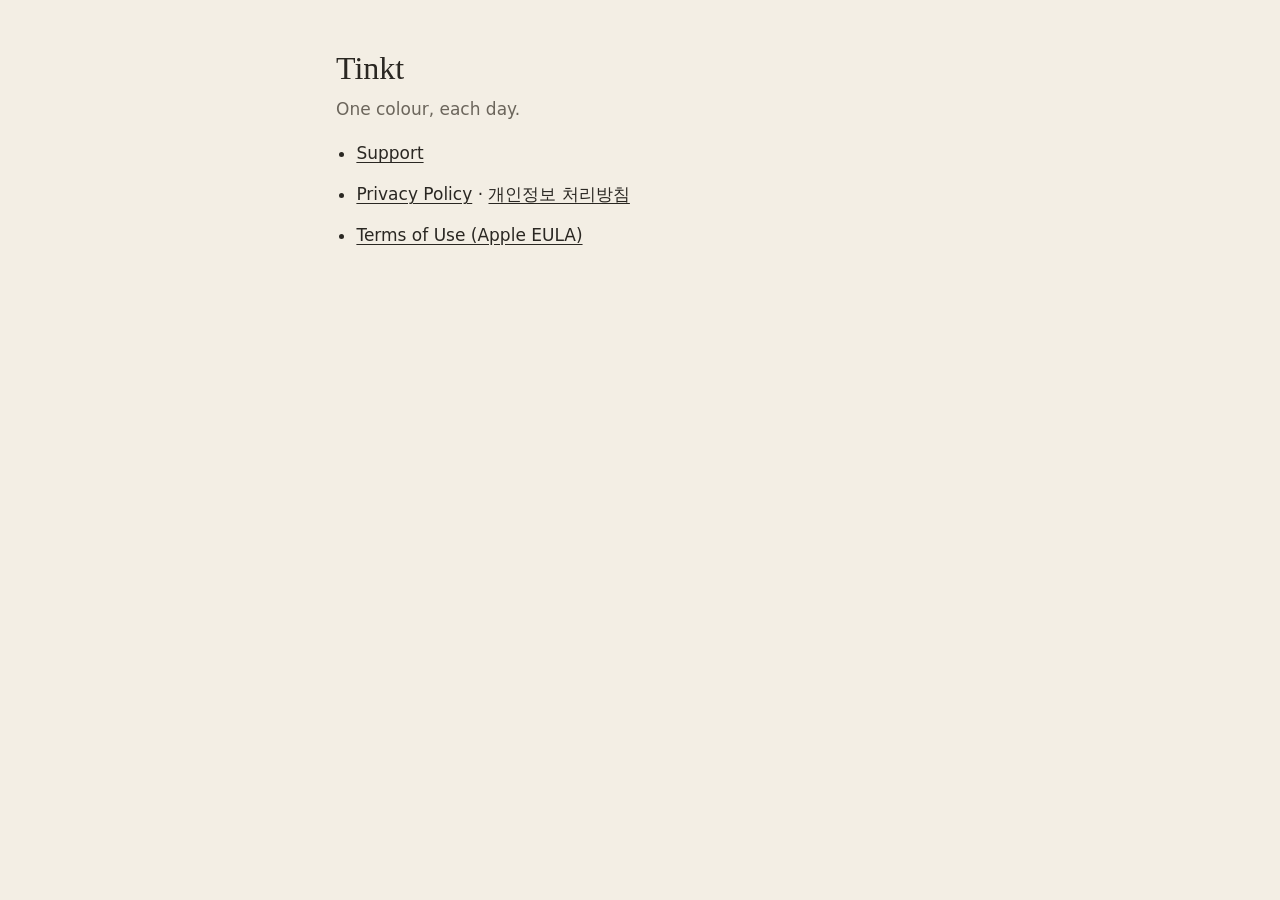
==== index.html @ fd4a2a21 "Tinkt privacy, support and landing pages Co-Authored-By: Claude Opus 5.5 <noreply@anthropic.com>" ====
<!doctype html>
<html lang="en">
<head>
<meta charset="utf-8">
<meta name="viewport" content="width=device-width, initial-scale=1">
<title>Tinkt</title>
<link rel="stylesheet" href="style.css">
</head>
<body>
<main>
<h1>Tinkt</h1>
<p class="soft">One colour, each day.</p>
<ul>
  <li><a href="support.html">Support</a></li>
  <li><a href="privacy.html">Privacy Policy</a> · <a href="privacy-ko.html" lang="ko">개인정보 처리방침</a></li>
  <li><a href="https://www.apple.com/legal/internet-services/itunes/dev/stdeula/">Terms of Use (Apple EULA)</a></li>
</ul>
</main>
</body>
</html>
---- style.css ----
:root {
  --paper: #F3EEE4;
  --ink: #2A2722;
  --soft: #6B655B;
  --rule: rgba(42, 39, 34, 0.14);
  color-scheme: light dark;
}

@media (prefers-color-scheme: dark) {
  :root {
    --paper: #1C1A17;
    --ink: #EDE6DA;
    --soft: #A8A092;
    --rule: rgba(237, 230, 218, 0.16);
  }
}

* { box-sizing: border-box; }

body {
  margin: 0;
  background: var(--paper);
  color: var(--ink);
  font: 17px/1.6 -apple-system, BlinkMacSystemFont, "Segoe UI", system-ui, "Apple SD Gothic Neo", "Noto Sans KR", sans-serif;
  -webkit-text-size-adjust: 100%;
}

main {
  max-width: 640px;
  margin: 0 auto;
  padding: 48px 16px 64px;
}

h1, h2, h3 {
  font-family: "New York", "Iowan Old Style", Georgia, "Times New Roman", serif;
  font-weight: 500;
  line-height: 1.25;
}

h1 { font-size: 2rem; margin: 0 0 0.25em; }
h2 { font-size: 1.35rem; margin: 2.2em 0 0.5em; padding-top: 1.2em; border-top: 1px solid var(--rule); }
h3 { font-size: 1.1rem; margin: 1.6em 0 0.4em; }

p, li { margin: 0 0 0.8em; }
ul { padding-left: 1.2em; }
:lang(ko) p, :lang(ko) li, :lang(ko) td { word-break: keep-all; }

a { color: inherit; text-underline-offset: 3px; }

.meta, .soft { color: var(--soft); }
.meta { font-size: 0.9rem; margin-bottom: 2em; }

code { font: 0.9em ui-monospace, SFMono-Regular, Menlo, monospace; }

table { width: 100%; border-collapse: collapse; font-size: 0.92rem; margin: 0 0 1em; }
th, td { text-align: left; vertical-align: top; padding: 8px 6px; border-bottom: 1px solid var(--rule); }
th { font-weight: 600; }
.scroll { overflow-x: auto; }

footer { margin-top: 3em; font-size: 0.9rem; color: var(--soft); }
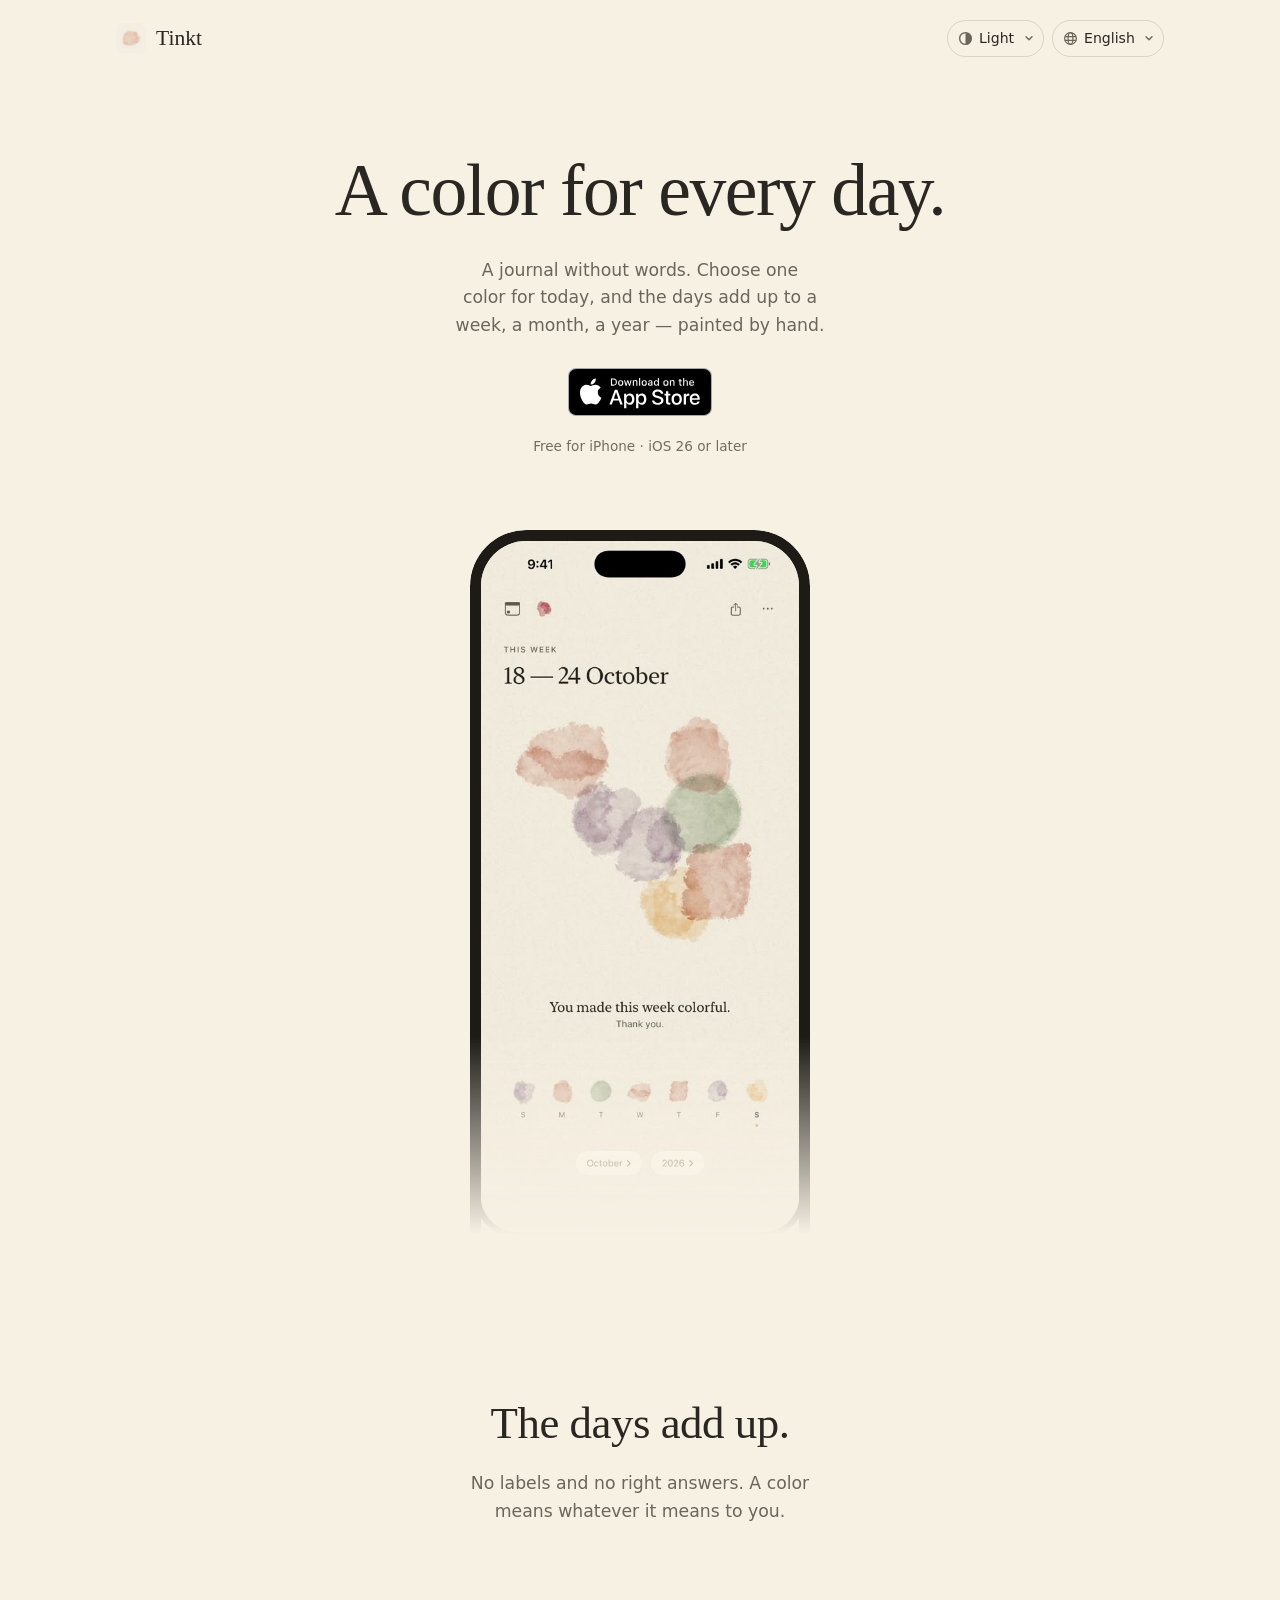
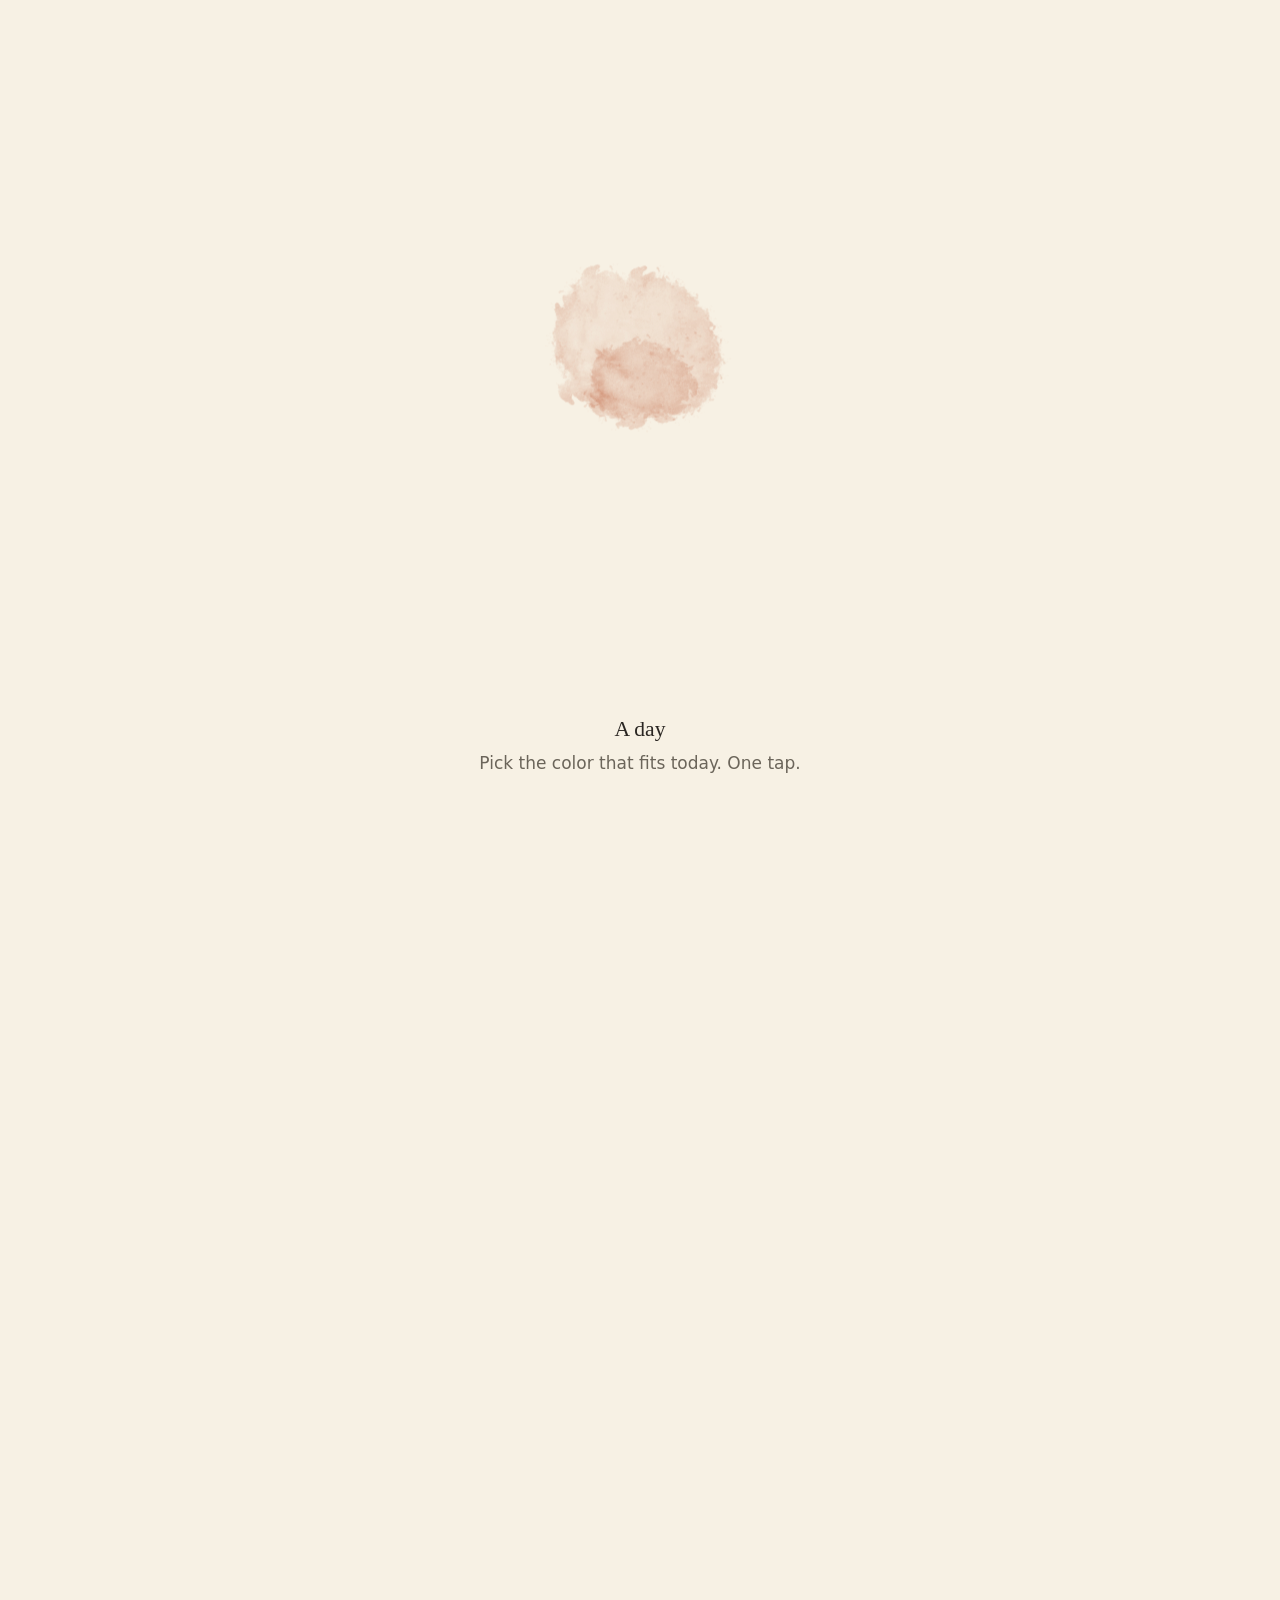
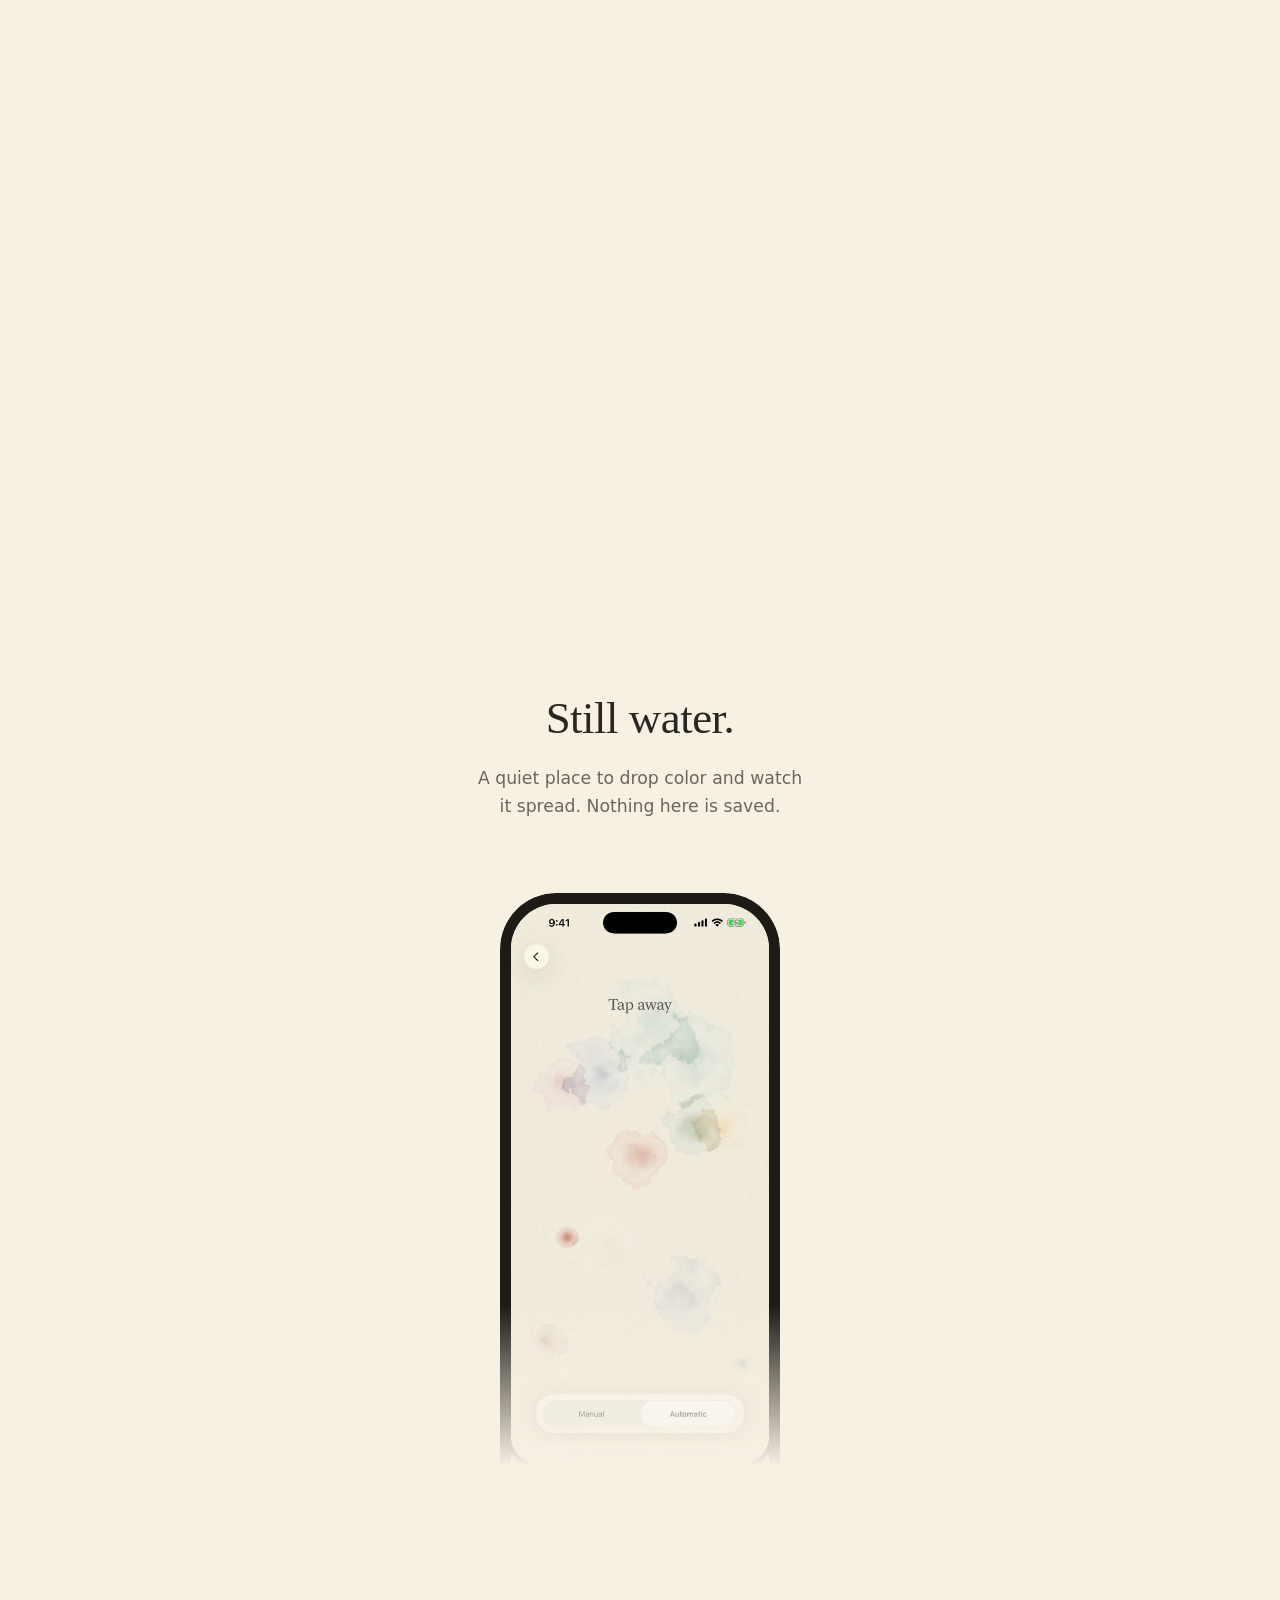
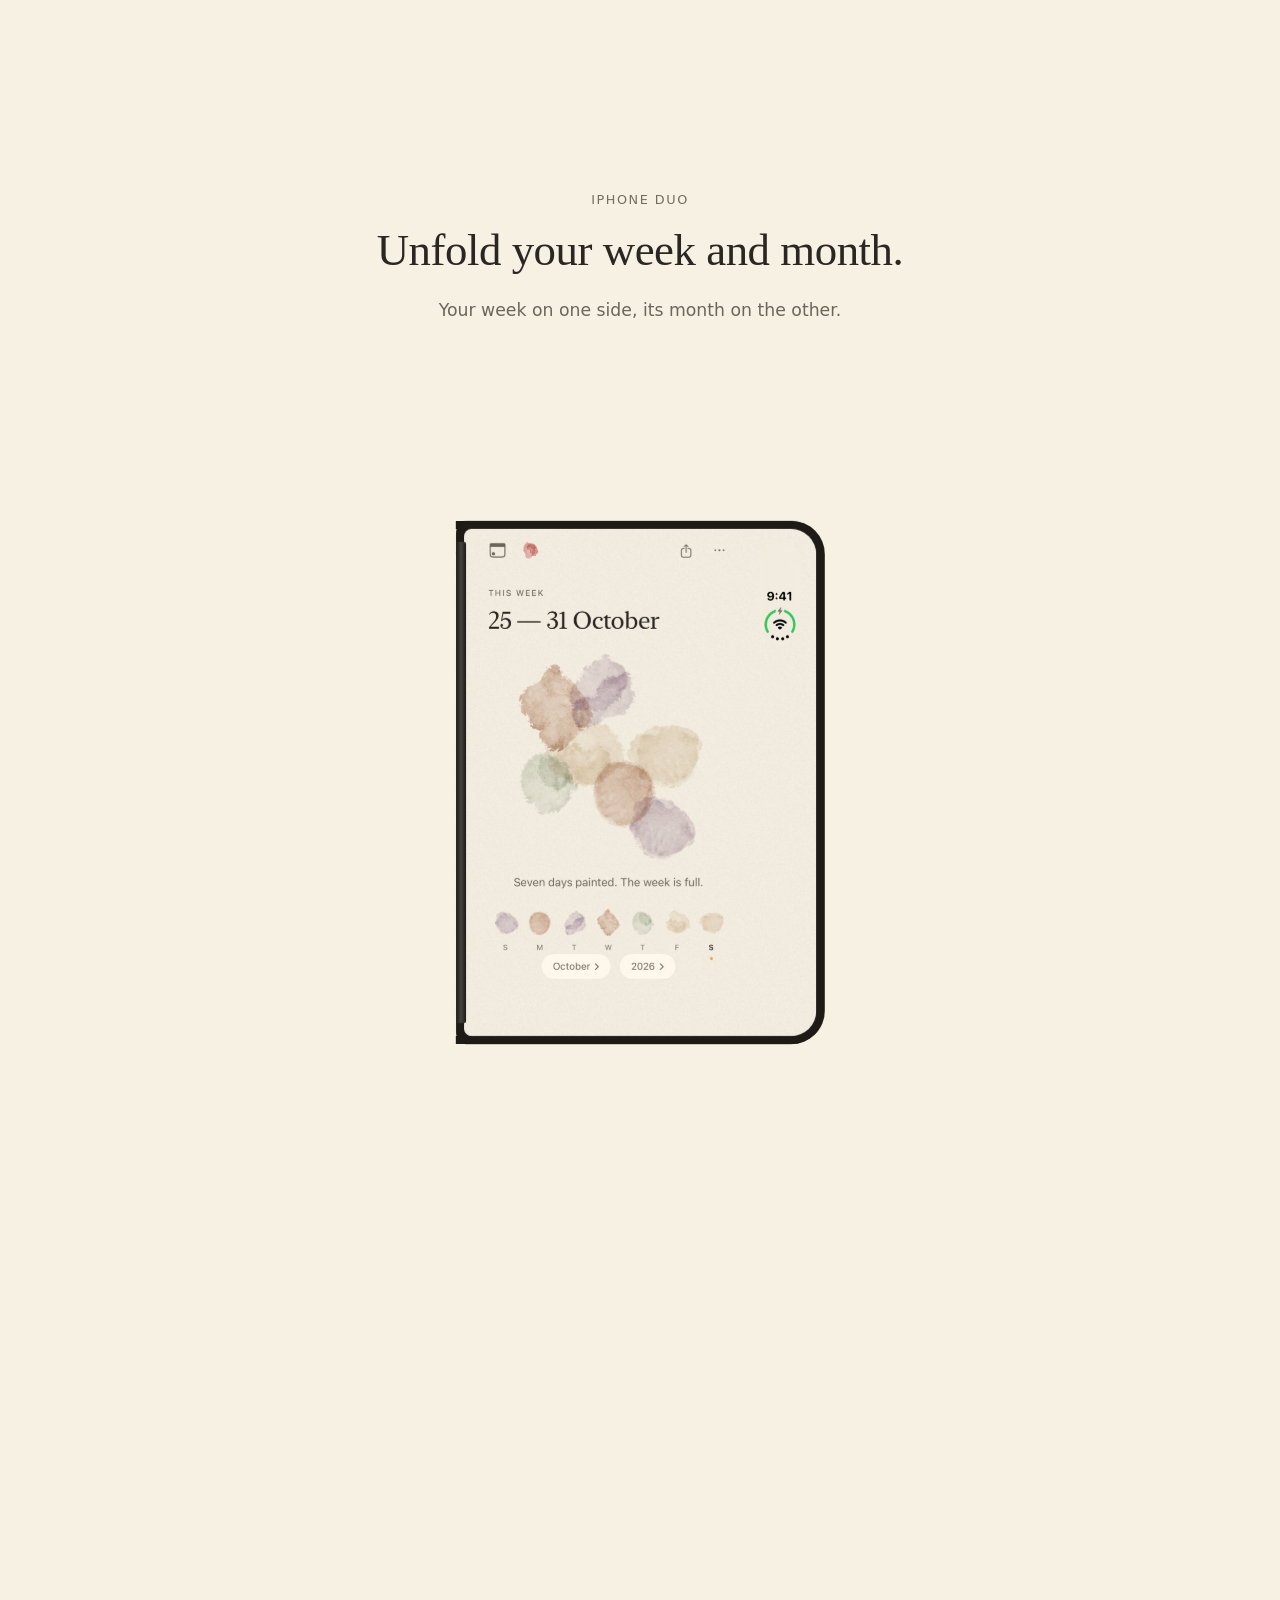
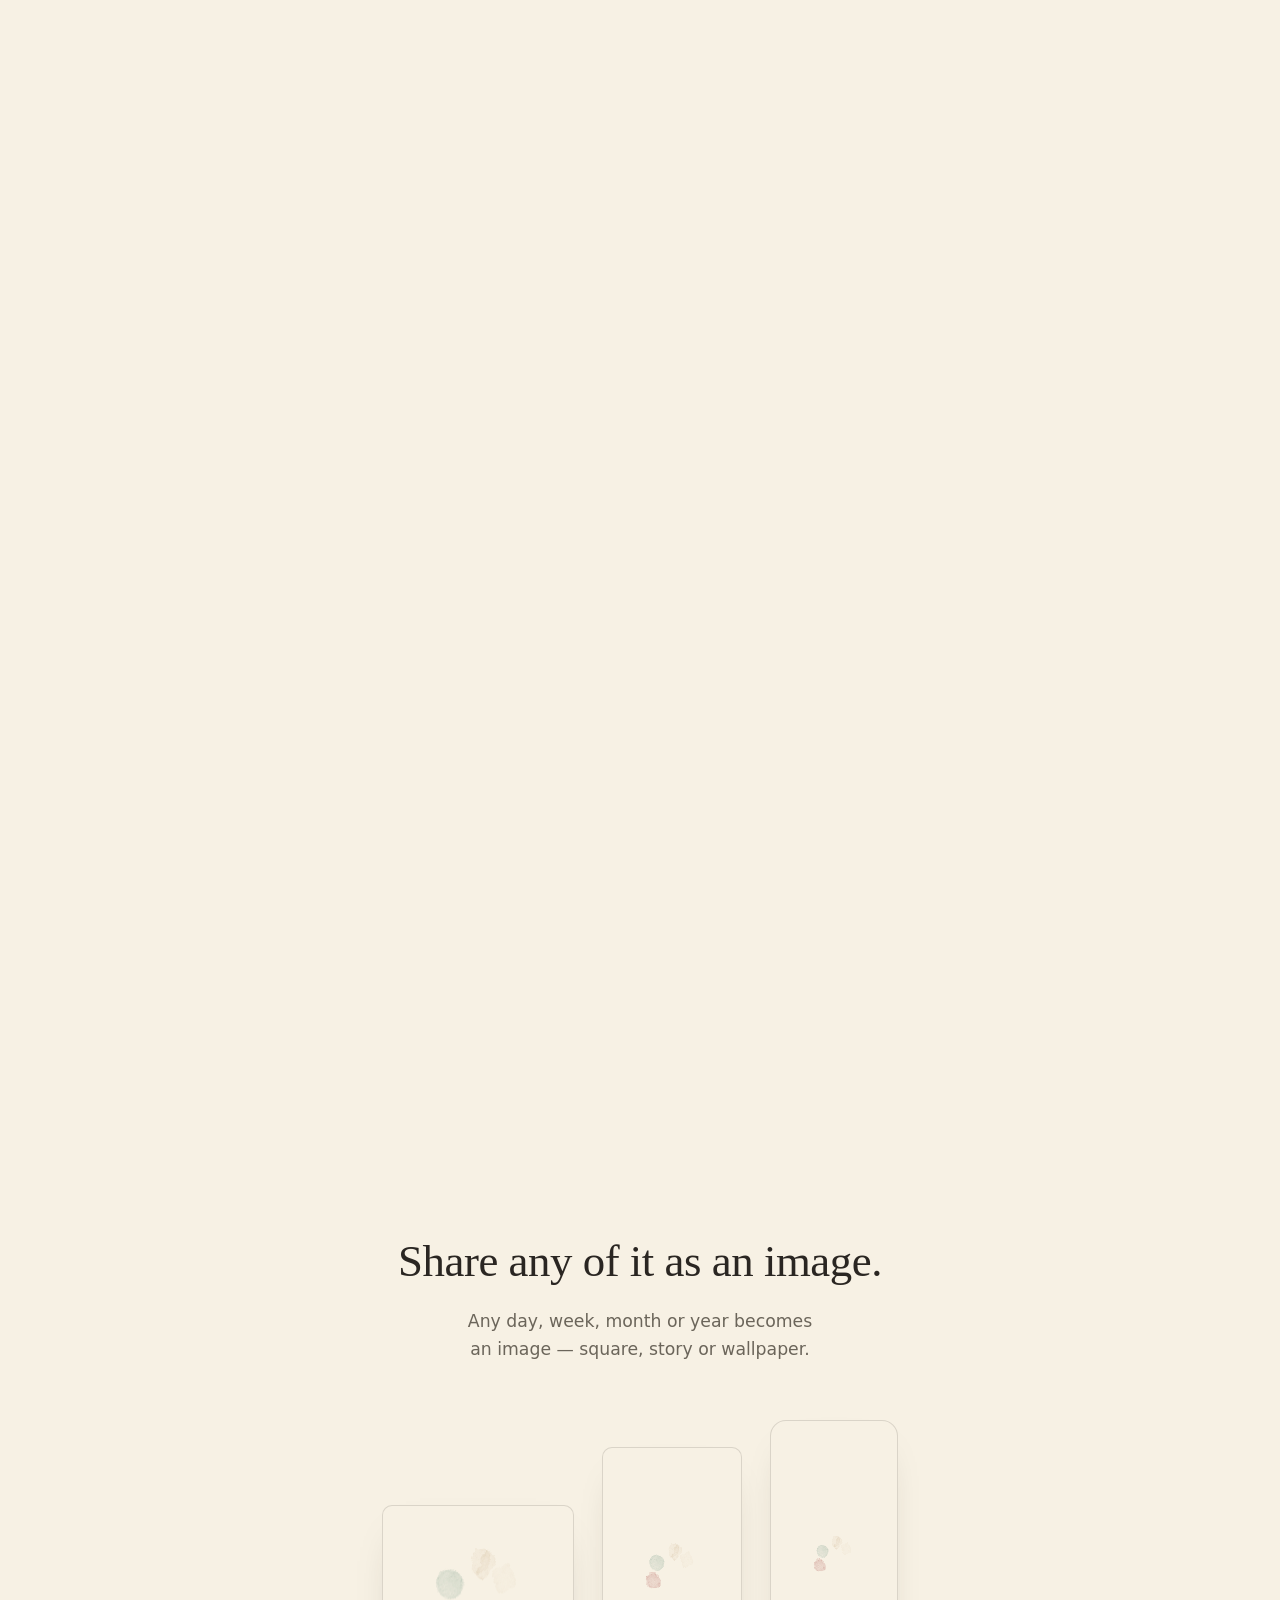
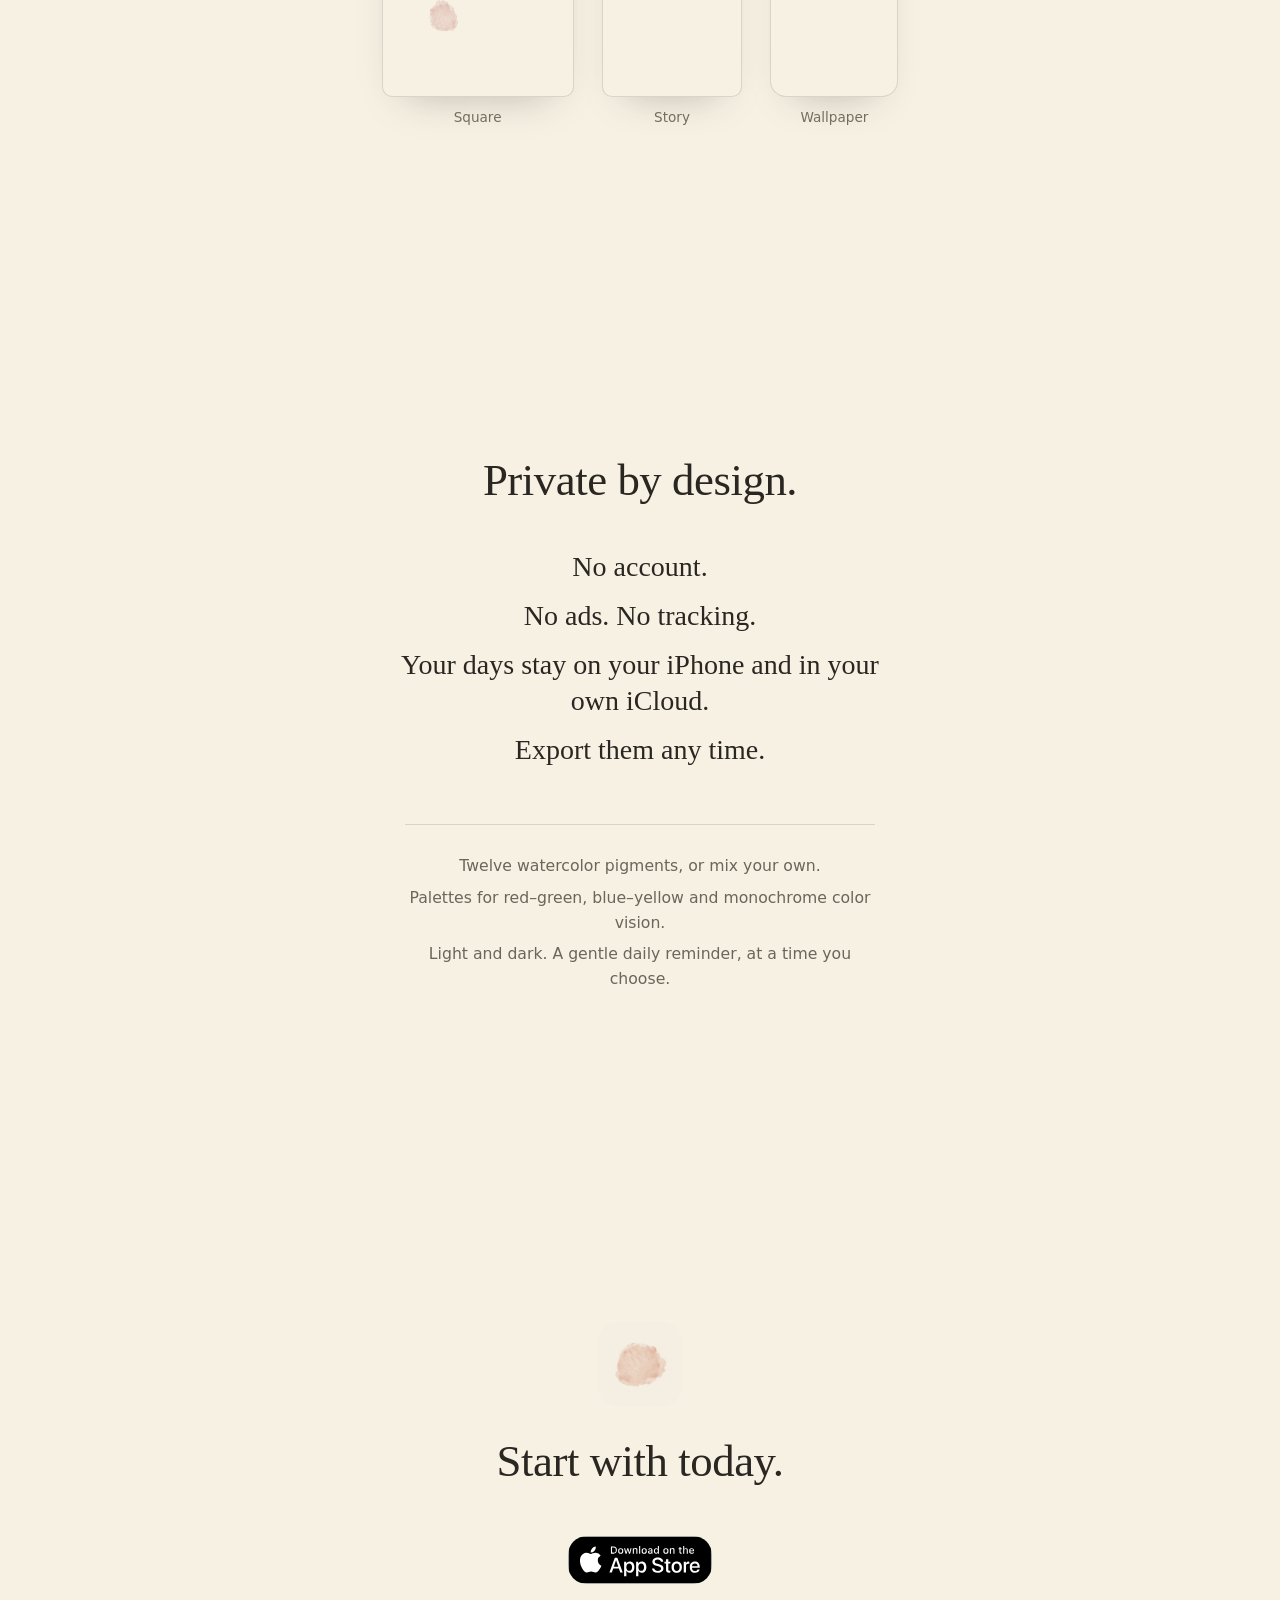
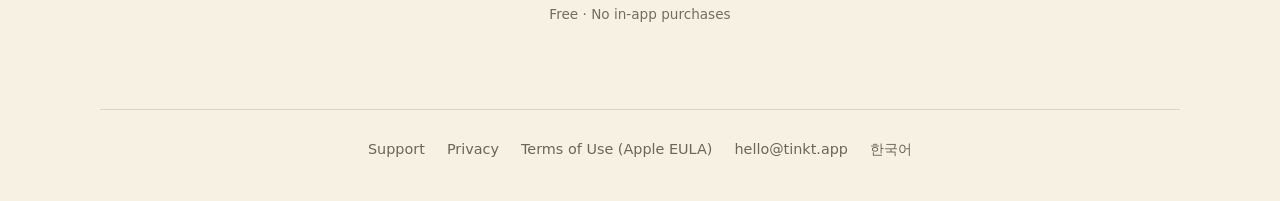
==== commit c34366da: "Homepage: Tinkt in English and Korean Watercolor day-to-year scroll morph, iPhone Duo that opens as " ====
--- a/index.html
+++ b/index.html
@@ -1,20 +1,125 @@
 <!doctype html>
 <html lang="en">
 <head>
+<script>try{if(localStorage.getItem("theme")==="dark")document.documentElement.dataset.theme="dark"}catch(e){}</script>
 <meta charset="utf-8">
 <meta name="viewport" content="width=device-width, initial-scale=1">
-<title>Tinkt</title>
-<link rel="stylesheet" href="style.css">
+<title>Tinkt — A color for every day</title>
+<meta name="description" content="Tinkt is a journal without words for iPhone. One watercolor color a day; the days add up to a week, a month and a year, painted by hand. No account, no ads, no tracking.">
+<meta name="theme-color" content="#F7F1E4">
+<meta property="og:title" content="Tinkt — A color for every day">
+<meta property="og:description" content="A journal without words. One color a day, painted in watercolor.">
+<meta property="og:image" content="https://tinkt.app/assets/og-en.jpg">
+<meta property="og:image:width" content="1200">
+<meta property="og:image:height" content="630">
+<meta name="twitter:card" content="summary_large_image">
+<link rel="icon" href="/apple-touch-icon.png">
+<link rel="apple-touch-icon" href="/apple-touch-icon.png">
+<link rel="alternate" hreflang="ko" href="https://tinkt.app/ko">
+<link rel="stylesheet" href="/style.css?v=7">
 </head>
-<body>
+<body class="home">
+
+<header class="top">
+  <a class="mark" href="/"><img src="/assets/icon.png" alt="">Tinkt</a>
+  <nav class="pickers">
+    <label class="pick"><svg class="ico" viewBox="0 0 16 16" aria-hidden="true"><circle cx="8" cy="8" r="6.25" fill="none" stroke="currentColor" stroke-width="1.5"/><path d="M8 1.75a6.25 6.25 0 0 1 0 12.5z" fill="currentColor"/></svg><select class="theme-pick" aria-label="Appearance"><option value="light">Light</option><option value="dark">Dark</option></select><svg class="chev" viewBox="0 0 10 10" aria-hidden="true"><path d="M2 3.75 5 6.75l3-3" fill="none" stroke="currentColor" stroke-width="1.4" stroke-linecap="round" stroke-linejoin="round"/></svg></label>
+    <label class="pick"><svg class="ico" viewBox="0 0 16 16" aria-hidden="true" fill="none" stroke="currentColor" stroke-width="1.3"><circle cx="8" cy="8" r="6.25"/><ellipse cx="8" cy="8" rx="2.6" ry="6.25"/><path d="M1.9 6h12.2M1.9 10h12.2"/></svg><select class="lang-pick" aria-label="Language"><option value="/" lang="en" selected>English</option><option value="/ko" lang="ko">한국어</option></select><svg class="chev" viewBox="0 0 10 10" aria-hidden="true"><path d="M2 3.75 5 6.75l3-3" fill="none" stroke="currentColor" stroke-width="1.4" stroke-linecap="round" stroke-linejoin="round"/></svg></label>
+  </nav>
+</header>
+
 <main>
-<h1>Tinkt</h1>
-<p class="soft">One colour, each day.</p>
-<ul>
-  <li><a href="support.html">Support</a></li>
-  <li><a href="privacy.html">Privacy Policy</a> · <a href="privacy-ko.html" lang="ko">개인정보 처리방침</a></li>
-  <li><a href="https://www.apple.com/legal/internet-services/itunes/dev/stdeula/">Terms of Use (Apple EULA)</a></li>
-</ul>
+  <section class="hero">
+    <h1>A color for every day.</h1>
+    <p class="lede">A journal without words. Choose one color for today, and the days add up to a week, a month, a year — painted by hand.</p>
+    <a class="badge" href="https://apps.apple.com/app/id6827853516"><img class="blk" src="/assets/app-store-en-black.svg" alt="Download on the App Store" width="144" height="48"><img class="wht" src="/assets/app-store-en-white.svg" alt="Download on the App Store" width="144" height="48"></a>
+    <p class="fine">Free for iPhone · iOS 26 or later</p>
+    <div class="phone">
+      <video muted loop playsinline preload="metadata" poster="/assets/tinkt-loop.jpg" aria-label="Tinkt on iPhone: a week, a month and a year of watercolor days">
+        <source src="/assets/tinkt-loop.mp4" type="video/mp4">
+      </video>
+    </div>
+  </section>
+
+  <section class="how">
+    <h2 class="reveal">The days add up.</h2>
+    <p class="lede reveal">No labels and no right answers. A color means whatever it means to you.</p>
+    <div class="morph">
+      <div class="stage">
+        <canvas role="img" aria-label="One painted day becomes a week, then a month, then a year of watercolor days"></canvas>
+        <div class="caps-stack">
+          <div class="cap"><p class="label">A day</p><p class="note">Pick the color that fits today. One tap.</p></div>
+          <div class="cap"><p class="label">A week</p><p class="note">Seven days, one small painting.</p></div>
+          <div class="cap"><p class="label">A month</p><p class="note">Each month, its own painting.</p></div>
+          <div class="cap"><p class="label">A year</p><p class="note">Twelve months, painted day by day.</p></div>
+        </div>
+      </div>
+    </div>
+  </section>
+
+  <section class="water">
+    <h2 class="reveal">Still water.</h2>
+    <p class="lede reveal">A quiet place to drop color and watch it spread. Nothing here is saved.</p>
+    <div class="phone reveal">
+      <video muted loop playsinline preload="none" poster="/assets/still-water.jpg" aria-label="Drops of watercolor spreading on paper">
+        <source src="/assets/still-water.mp4" type="video/mp4">
+      </video>
+    </div>
+  </section>
+
+  <section class="duo">
+    <p class="kicker reveal">iPhone Duo</p>
+    <h2 class="reveal">Unfold your week and month.</h2>
+    <p class="lede reveal">Your week on one side, its month on the other.</p>
+    <div class="duo-scroll">
+      <div class="duo-stage">
+        <div class="duo-try" role="img" aria-label="iPhone Duo opening as you scroll: closed, it shows this week; open, the week sits beside its month"><span class="dev"><span class="rig"><span class="pl"><span class="face in"><span class="scr"><img src="/assets/duo-en.jpg" alt="" width="1440" height="1013" loading="lazy"></span><span class="shade"></span></span><span class="face out"><span class="scr"><img src="/assets/duofold-en.jpg" alt="" width="687" height="1000" loading="lazy"></span><span class="spine"></span><span class="shade"></span></span></span><span class="pr"><span class="face in"><span class="scr"><img src="/assets/duo-en.jpg" alt="" width="1440" height="1013" loading="lazy"></span><span class="shade"></span></span><span class="face back"></span></span></span></span></div>
+      </div>
+    </div>
+  </section>
+
+  <section class="share">
+    <h2 class="reveal">Share any of it as an image.</h2>
+    <p class="lede reveal">Any day, week, month or year becomes an image — square, story or wallpaper.</p>
+    <div class="frames" aria-hidden="true">
+      <div class="frame square"><canvas class="painting" data-scale="week"></canvas></div>
+      <div class="frame story"><canvas class="painting" data-scale="week"></canvas></div>
+      <div class="frame wall"><canvas class="painting" data-scale="week"></canvas></div>
+    </div>
+    <div class="caps" aria-hidden="true"><span>Square</span><span>Story</span><span>Wallpaper</span></div>
+  </section>
+
+  <section class="privacy">
+    <h2 class="reveal">Private by design.</h2>
+    <ul class="promises reveal">
+      <li>No account.</li>
+      <li>No ads. No tracking.</li>
+      <li>Your days stay on your iPhone and in your own iCloud.</li>
+      <li>Export them any time.</li>
+    </ul>
+    <div class="extras reveal">
+      <p>Twelve watercolor pigments, or mix your own.</p>
+      <p>Palettes for red–green, blue–yellow and monochrome color vision.</p>
+      <p>Light and dark. A gentle daily reminder, at a time you choose.</p>
+    </div>
+  </section>
+
+  <section class="end">
+    <img class="reveal" src="/assets/icon.png" alt="">
+    <h2 class="reveal" style="margin-top:20px">Start with today.</h2>
+    <a class="badge" href="https://apps.apple.com/app/id6827853516"><img class="blk" src="/assets/app-store-en-black.svg" alt="Download on the App Store" width="144" height="48"><img class="wht" src="/assets/app-store-en-white.svg" alt="Download on the App Store" width="144" height="48"></a>
+    <p class="fine">Free · No in-app purchases</p>
+  </section>
 </main>
+
+<footer>
+  <a href="/support">Support</a>
+  <a href="/privacy">Privacy</a>
+  <a href="https://www.apple.com/legal/internet-services/itunes/dev/stdeula/">Terms of Use (Apple EULA)</a>
+  <a href="mailto:hello@tinkt.app">hello@tinkt.app</a>
+  <a href="/ko" lang="ko">한국어</a>
+</footer>
+
+<script src="/paint.js?v=7" defer></script>
 </body>
 </html>
--- a/style.css
+++ b/style.css
@@ -1,18 +1,33 @@
+/* Tokens = the app's Assets.xcassets (light / dark). */
 :root {
-  --paper: #F3EEE4;
-  --ink: #2A2722;
-  --soft: #6B655B;
-  --rule: rgba(42, 39, 34, 0.14);
-  color-scheme: light dark;
-}
-
-@media (prefers-color-scheme: dark) {
-  :root {
-    --paper: #1C1A17;
-    --ink: #EDE6DA;
-    --soft: #A8A092;
-    --rule: rgba(237, 230, 218, 0.16);
-  }
+  --paper: #F7F1E4;
+  --ink: #2A2622;
+  --soft: #6B655A;
+  --faint: #746D5E;
+  --vessel: #C8C1B4;
+  --rule: rgba(42, 38, 34, 0.14);
+  --bezel: #1E1B17;
+  --ease: cubic-bezier(0.22, 1, 0.36, 1);
+  --serif: "New York", ui-serif, "Iowan Old Style", Georgia, "Times New Roman", serif;
+  color-scheme: light;
+}
+
+/* Dark only when the visitor picks it (toggle in the header). */
+:root[data-theme="dark"] {
+  --paper: #16140F;
+  --ink: #EFE7D4;
+  --soft: #BAB19C;
+  --faint: #9A907E;
+  --vessel: #3A362F;
+  --rule: rgba(239, 231, 212, 0.16);
+  --bezel: #3A362F;
+  color-scheme: dark;
+}
+
+@font-face {
+  font-family: "Nanum Myeongjo";
+  src: url("assets/nanum-myeongjo-sub.woff2") format("woff2");
+  font-display: swap;
 }
 
 * { box-sizing: border-box; }
@@ -32,10 +47,13 @@
 }
 
 h1, h2, h3 {
-  font-family: "New York", "Iowan Old Style", Georgia, "Times New Roman", serif;
+  font-family: var(--serif);
   font-weight: 500;
   line-height: 1.25;
 }
+:lang(ko) :is(h1, h2, h3, .label) { font-family: "Nanum Myeongjo", var(--serif); }
+:lang(ko) { word-break: keep-all; }
+:lang(ko) .hero h1 { line-height: 1.3; letter-spacing: 0; }
 
 h1 { font-size: 2rem; margin: 0 0 0.25em; }
 h2 { font-size: 1.35rem; margin: 2.2em 0 0.5em; padding-top: 1.2em; border-top: 1px solid var(--rule); }
@@ -43,7 +61,6 @@
 
 p, li { margin: 0 0 0.8em; }
 ul { padding-left: 1.2em; }
-:lang(ko) p, :lang(ko) li, :lang(ko) td { word-break: keep-all; }
 
 a { color: inherit; text-underline-offset: 3px; }
 
@@ -58,3 +75,138 @@
 .scroll { overflow-x: auto; }
 
 footer { margin-top: 3em; font-size: 0.9rem; color: var(--soft); }
+
+/* ───────── Homepage ───────── */
+
+.home main { max-width: none; padding: 0; }
+.home section { padding: clamp(96px, 18vh, 180px) 16px; text-align: center; }
+.home h2 { border: 0; padding: 0; margin: 0 0 0.4em; font-size: clamp(1.9rem, 6vw, 2.8rem); letter-spacing: -0.01em; }
+.home .lede { max-width: 26em; margin: 0 auto; color: var(--soft); font-size: 1.08rem; text-wrap: balance; }
+
+.top { display: flex; justify-content: space-between; align-items: center; max-width: 1080px; margin: 0 auto; padding: 20px 16px; font-size: 0.95rem; }
+.top .mark { font-family: var(--serif); font-size: 1.35rem; text-decoration: none; display: flex; align-items: center; gap: 10px; }
+.top .mark img { width: 30px; height: 30px; border-radius: 7px; }
+/* Header pickers: native selects dressed as quiet pills. */
+.pickers { display: flex; gap: 8px; }
+.pick { position: relative; display: inline-flex; align-items: center; }
+.pick select {
+  -webkit-appearance: none; appearance: none;
+  font: inherit; font-size: 0.88rem; color: var(--ink);
+  background: transparent; border: 1px solid var(--rule); border-radius: 999px;
+  padding: 6px 28px 6px 31px; cursor: pointer;
+  transition: background-color .4s var(--ease), border-color .4s var(--ease);
+}
+.pick select:hover { background: color-mix(in srgb, var(--ink) 5%, transparent); border-color: color-mix(in srgb, var(--ink) 24%, transparent); }
+.pick select:focus-visible { outline: 2px solid var(--ink); outline-offset: 2px; }
+.pick svg { position: absolute; pointer-events: none; color: var(--soft); }
+.pick .ico { left: 11px; width: 15px; height: 15px; }
+.pick .chev { right: 10px; width: 10px; height: 10px; }
+
+/* Hero */
+.hero { padding-top: clamp(32px, 8vh, 88px) !important; padding-bottom: 0 !important; overflow: hidden; }
+.hero h1 { font-size: clamp(2.6rem, 9vw, 4.6rem); letter-spacing: -0.02em; line-height: 1.12; margin: 0 0 0.35em; text-wrap: balance; }
+.get { display: inline-flex; align-items: center; gap: 8px; margin: 28px 0 0; padding: 13px 24px; border-radius: 999px; background: var(--ink); color: var(--paper); text-decoration: none; font-weight: 600; font-size: 1rem; transition: opacity .3s var(--ease); }
+.get:hover { opacity: 0.85; }
+.get:focus-visible { outline: 2px solid var(--ink); outline-offset: 3px; }
+.fine { margin-top: 12px; font-size: 0.85rem; color: var(--faint); }
+
+.phone {
+  position: relative;
+  width: min(76vw, 340px);
+  margin: clamp(48px, 8vh, 80px) auto 0;
+  padding: 11px 11px 0;
+  background: var(--bezel);
+  border-radius: 56px 56px 0 0;
+  -webkit-mask-image: linear-gradient(#000 72%, transparent);
+          mask-image: linear-gradient(#000 72%, transparent);
+}
+.phone video, .phone img { display: block; width: 100%; height: auto; aspect-ratio: 496 / 1082; object-fit: cover; object-position: top; border-radius: 45px 45px 0 0; background: var(--paper); }
+
+/* Paintings (drawn by paint.js) */
+.painting { display: block; margin: 0 auto; width: 100%; }
+.painting { mix-blend-mode: multiply; }
+[data-theme="dark"] .painting { mix-blend-mode: screen; }
+
+.how { padding-bottom: 0 !important; }
+.morph { height: 420vh; margin-top: 24px; }
+.stage { position: sticky; top: 0; height: 100vh; height: 100svh; display: grid; grid-template-rows: 1fr auto; padding: 24px 0 clamp(32px, 8vh, 72px); }
+.stage canvas { width: 100%; height: 100%; min-height: 0; }
+.caps-stack { display: grid; }
+.cap { grid-area: 1 / 1; opacity: 0; }
+.cap:first-child { opacity: 1; }
+.cap .label { font-family: var(--serif); font-size: 1.35rem; margin: 0 0 4px; }
+.cap .note { color: var(--soft); margin: 0 auto; max-width: 22em; }
+
+/* Still water */
+.water .phone { width: min(64vw, 280px); }
+
+/* iPhone Duo */
+.kicker { margin: 0 0 12px; font-size: 0.8rem; letter-spacing: 0.12em; text-transform: uppercase; color: var(--faint); }
+
+/* Share */
+.frames { display: flex; justify-content: center; align-items: flex-end; gap: clamp(10px, 3vw, 28px); margin: 56px auto 0; max-width: 640px; }
+.frame { background: var(--paper); border: 1px solid var(--rule); border-radius: 10px; box-shadow: 0 18px 40px -24px rgba(42, 38, 34, 0.35); display: grid; place-items: center; padding: 6%; overflow: hidden; }
+.frame canvas { width: 100%; }
+.frame.square { width: 30%; aspect-ratio: 1; }
+.frame.story { width: 22%; aspect-ratio: 9 / 16; }
+.frame.wall { width: 20%; aspect-ratio: 9 / 19.5; border-radius: 16px; }
+.caps { display: flex; justify-content: center; gap: clamp(10px, 3vw, 28px); max-width: 640px; margin: 10px auto 0; color: var(--faint); font-size: 0.85rem; }
+.caps span { width: 30%; } .caps span:nth-child(2) { width: 22%; } .caps span:nth-child(3) { width: 20%; }
+
+/* Privacy */
+.promises { list-style: none; padding: 0; margin: 40px auto 0; max-width: 30em; }
+.promises li { font-family: var(--serif); font-size: clamp(1.35rem, 4.4vw, 1.75rem); line-height: 1.3; margin: 0 0 0.45em; }
+.extras { max-width: 30em; margin: 56px auto 0; padding-top: 28px; border-top: 1px solid var(--rule); color: var(--soft); font-size: 0.98rem; }
+.extras p { margin: 0 0 0.4em; }
+
+.end { padding-bottom: 72px !important; }
+.end img { width: 84px; height: 84px; border-radius: 19px; }
+
+.home footer { max-width: 1080px; margin: 0 auto; padding: 28px 16px 40px; border-top: 1px solid var(--rule); display: flex; flex-wrap: wrap; gap: 8px 22px; justify-content: center; }
+.home footer a { text-decoration: none; }
+.home footer a:hover { text-decoration: underline; }
+
+/* Reveal: a slow wash in. */
+.reveal { opacity: 0; transform: translateY(14px); transition: opacity 1.6s var(--ease), transform 1.6s var(--ease); }
+.reveal.in { opacity: 1; transform: none; }
+@media (prefers-reduced-motion: reduce) {
+  .reveal { opacity: 1; transform: none; transition: none; }
+}
+
+/* Official App Store badge: black on light, white on dark. */
+.badge { display: inline-block; margin: 28px 0 0; border-radius: 9px; line-height: 0; }
+.badge img { height: 48px; width: auto; }
+.badge .wht, [data-theme="dark"] .badge .blk { display: none; }
+[data-theme="dark"] .badge .wht { display: inline; }
+.badge:focus-visible { outline: 2px solid var(--ink); outline-offset: 3px; }
+
+/* iPhone Duo you can fold, modelled on Apple's own Duo page: the LEFT half is hinged on its right edge
+   and folds over the right half. Its back carries the outer display, so closed you see the outer
+   screen with the hinge on the left. paint.js springs the hinge angle and tilts the device as it swings. */
+.duo { padding-bottom: 0 !important; }
+.duo-scroll { height: 260vh; margin-top: 8px; }
+.duo-stage { position: sticky; top: 0; height: 100vh; height: 100svh; display: grid; place-items: center; }
+.duo-try { --sh: min(calc(min(100vw - 48px, 740px) / 1.46), 62svh); --bz: max(4px, calc(var(--sh) * 0.016)); --r: calc(var(--sh) * 0.05);
+  --R: calc(var(--r) + var(--bz)); --P: calc(var(--sh) * 0.71075 + var(--bz)); --H: calc(var(--sh) + 2 * var(--bz)); }
+.duo-try .dev { display: block; width: calc(2 * var(--P)); height: var(--H); perspective: calc(var(--sh) * 5); perspective-origin: 50% 45%; }
+.duo-try .rig { position: relative; display: block; width: 100%; height: 100%; transform-style: preserve-3d; transform: translateX(-25%); will-change: transform; }
+.duo-try .pl, .duo-try .pr { position: absolute; top: 0; display: block; width: var(--P); height: var(--H); transform-style: preserve-3d; }
+.duo-try .pl { left: 0; transform-origin: 100% 50%; transform: rotateY(180deg) translateZ(-1.5px); }
+.duo-try .pr { left: var(--P); }
+.duo-try .face { position: absolute; inset: 0; display: block; background: var(--bezel); -webkit-backface-visibility: hidden; backface-visibility: hidden; }
+.duo-try .pl .in { padding: var(--bz) 0 var(--bz) var(--bz); border-radius: var(--R) 0 0 var(--R); }
+.duo-try .pr .in { padding: var(--bz) var(--bz) var(--bz) 0; border-radius: 0 var(--R) var(--R) 0; }
+.duo-try .out, .duo-try .back { transform: rotateY(180deg); }
+.duo-try .out { padding: var(--bz); border-radius: calc(var(--R) * .35) var(--R) var(--R) calc(var(--R) * .35); }
+.duo-try .back { border-radius: var(--R) calc(var(--R) * .35) calc(var(--R) * .35) var(--R); }
+.duo-try .scr { position: relative; display: block; width: 100%; height: 100%; overflow: hidden; background: var(--paper); }
+.duo-try .pl .in .scr { border-radius: var(--r) 0 0 var(--r); }
+.duo-try .pr .in .scr { border-radius: 0 var(--r) var(--r) 0; }
+.duo-try .out .scr { border-radius: calc(var(--r) * .3) var(--r) var(--r) calc(var(--r) * .3); }
+.duo-try .in img { position: absolute; top: 0; height: 100%; width: 200%; max-width: none; }
+.duo-try .pl .in img { left: 0; }
+.duo-try .pr .in img { right: 0; }
+.duo-try .out img { display: block; width: 100%; height: 100%; object-fit: cover; }
+.duo-try .spine { position: absolute; left: 0; top: 4%; bottom: 4%; width: calc(var(--bz) * 1.2); border-radius: 2px;
+  background: linear-gradient(90deg, var(--bezel), color-mix(in srgb, var(--bezel), #fff 18%), var(--bezel)); }
+.duo-try .shade { position: absolute; inset: 0; border-radius: inherit; background: #000; opacity: 0; pointer-events: none; }
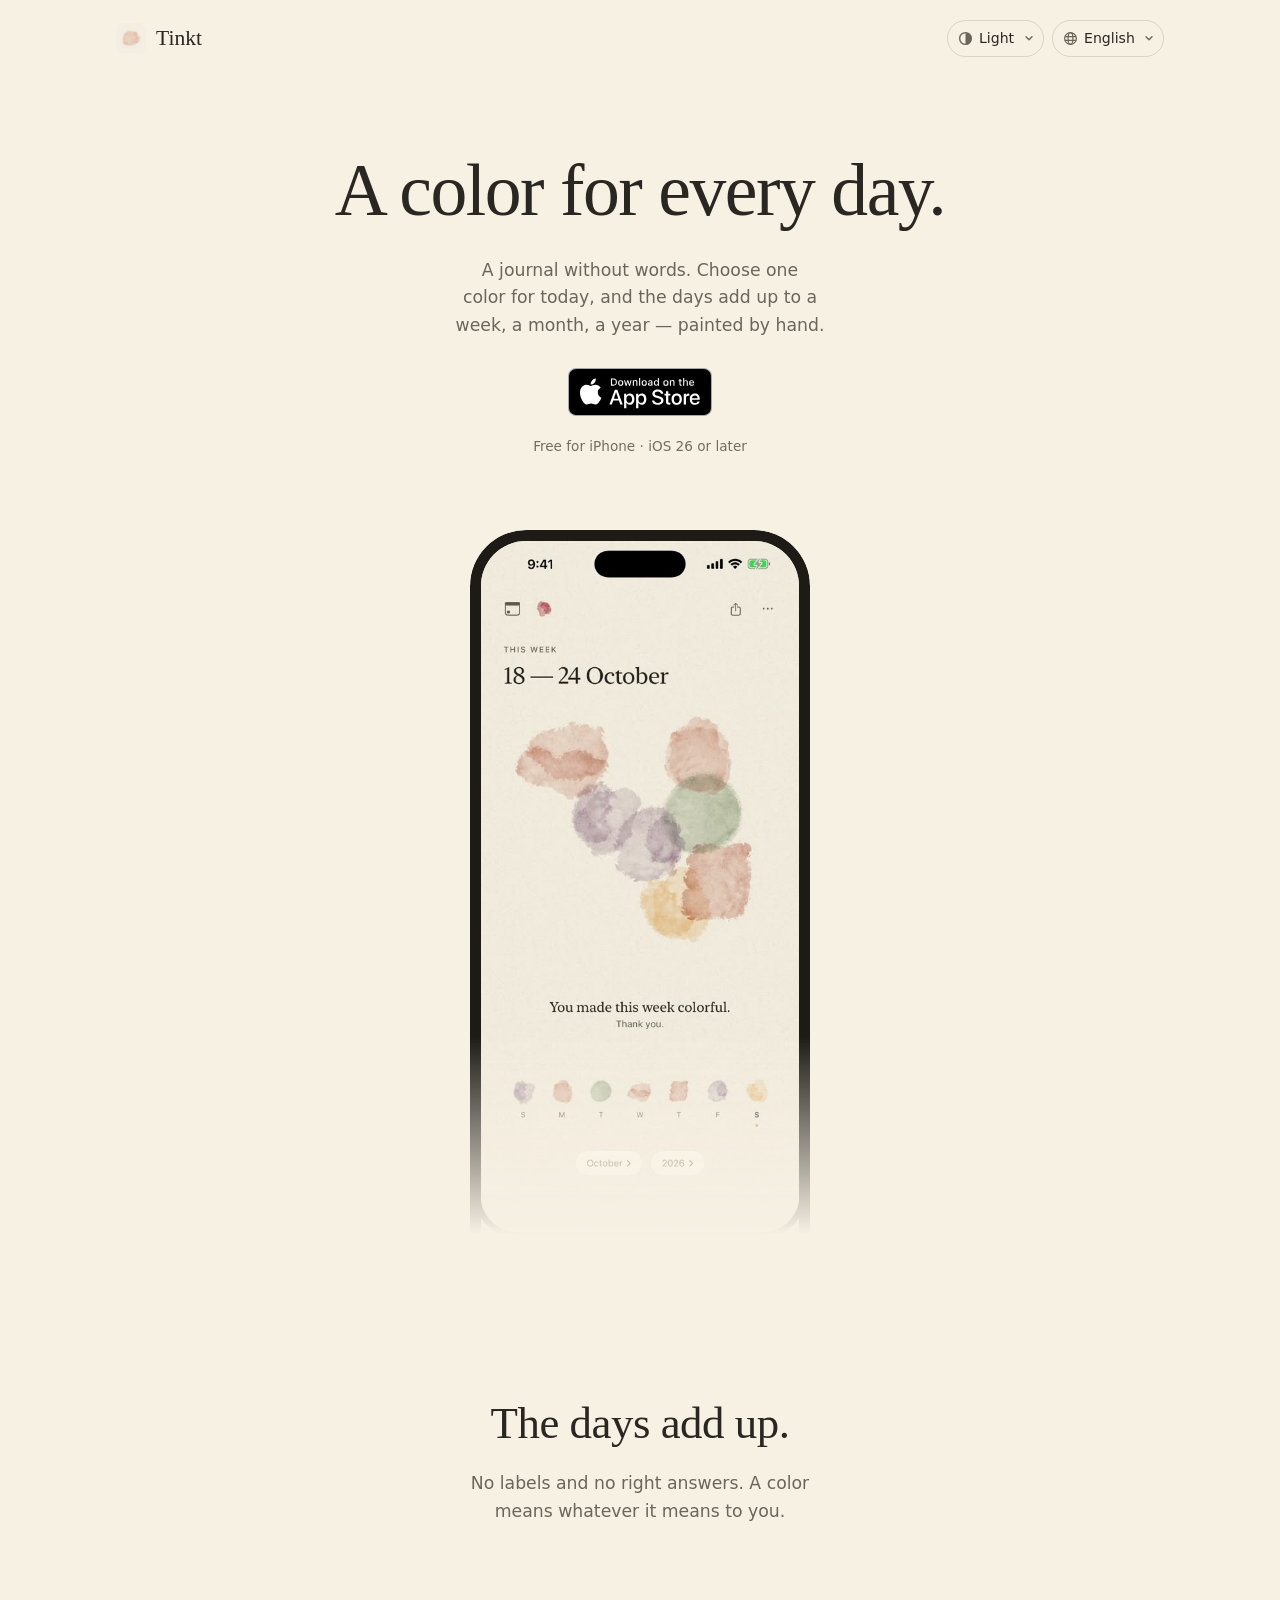
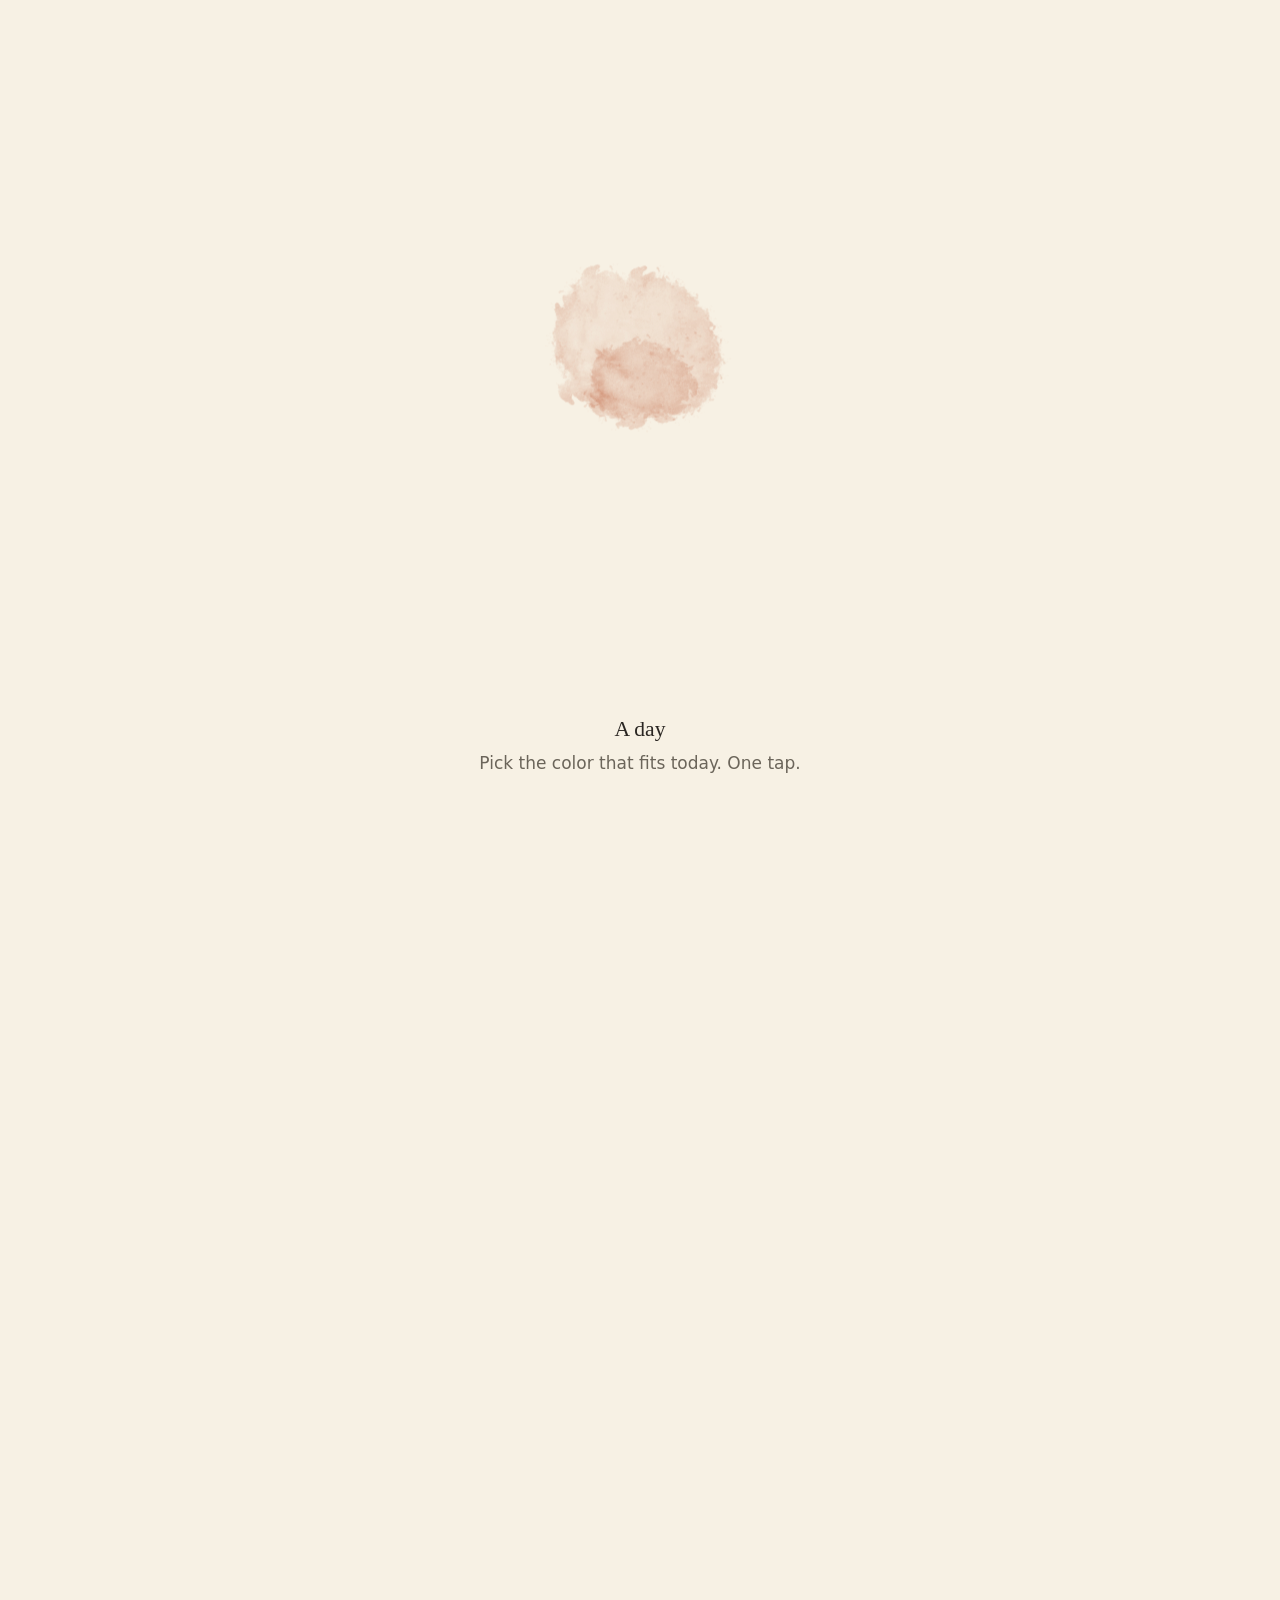
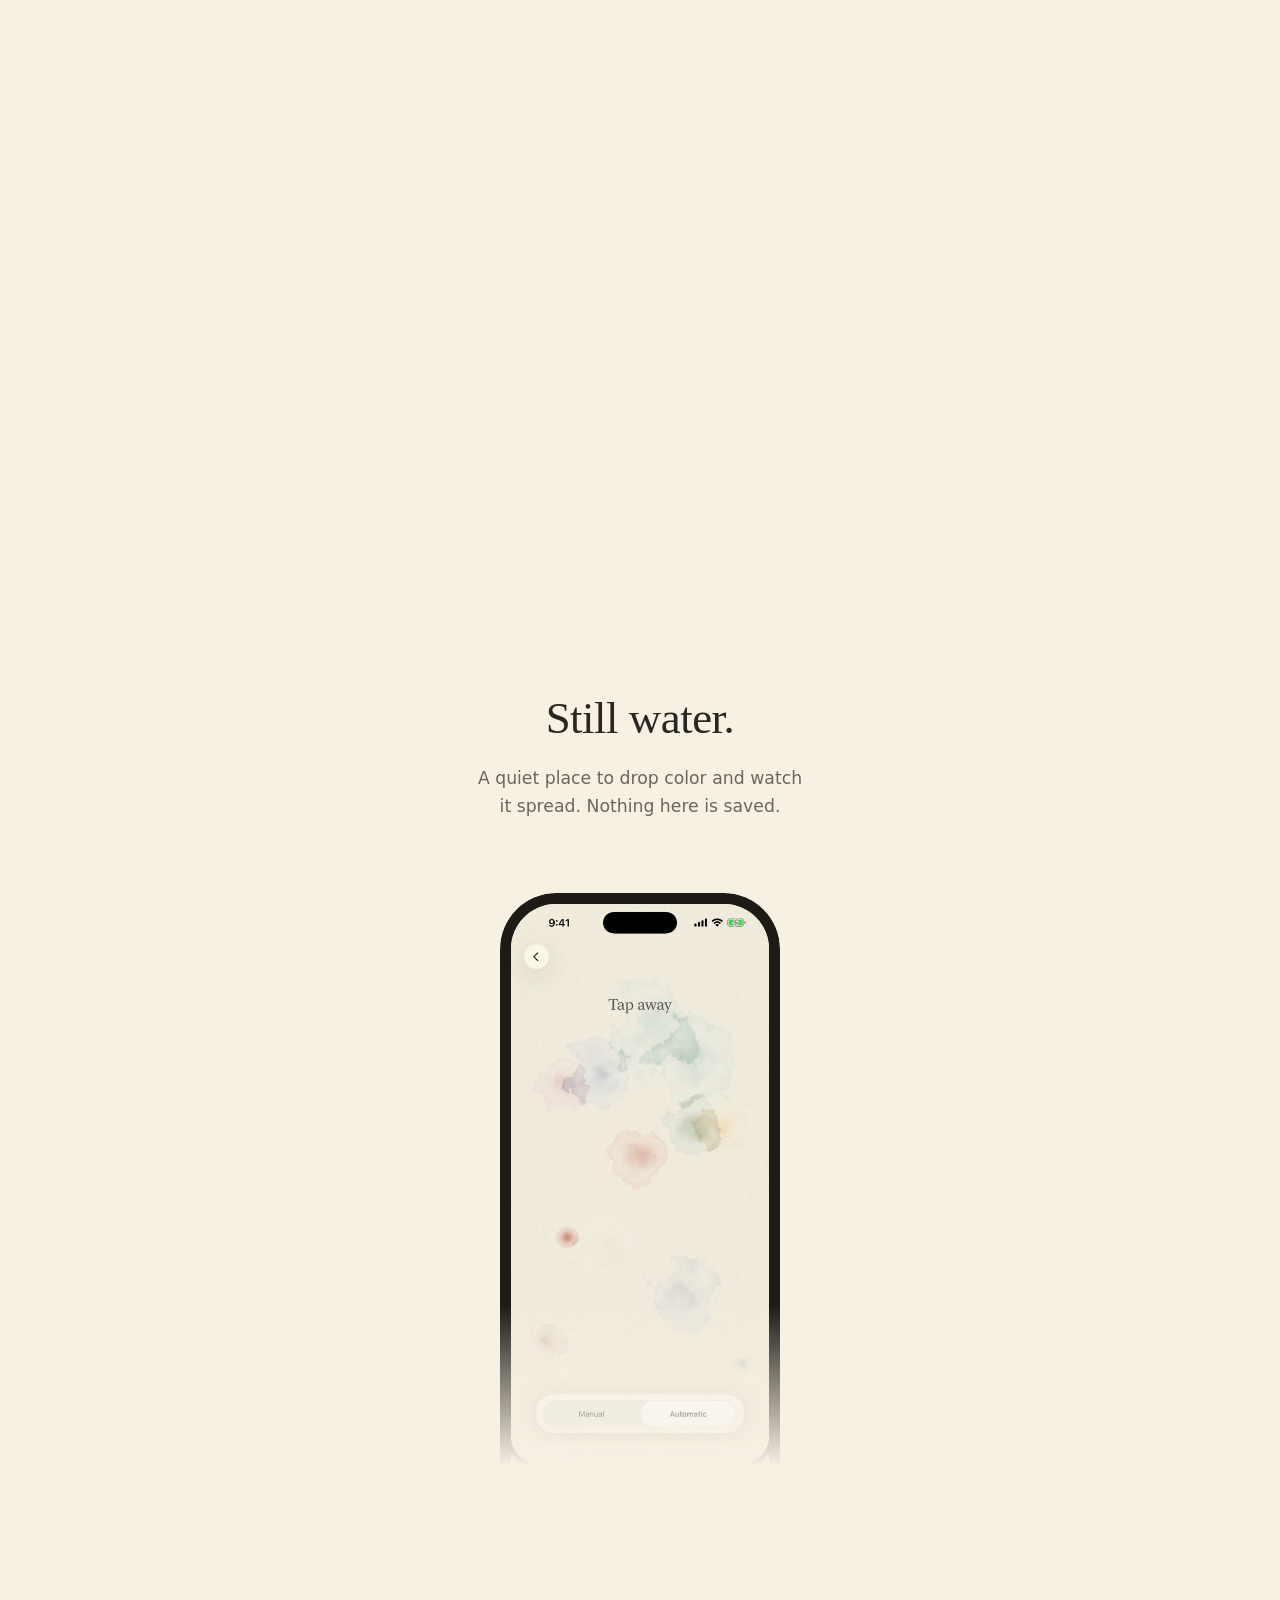
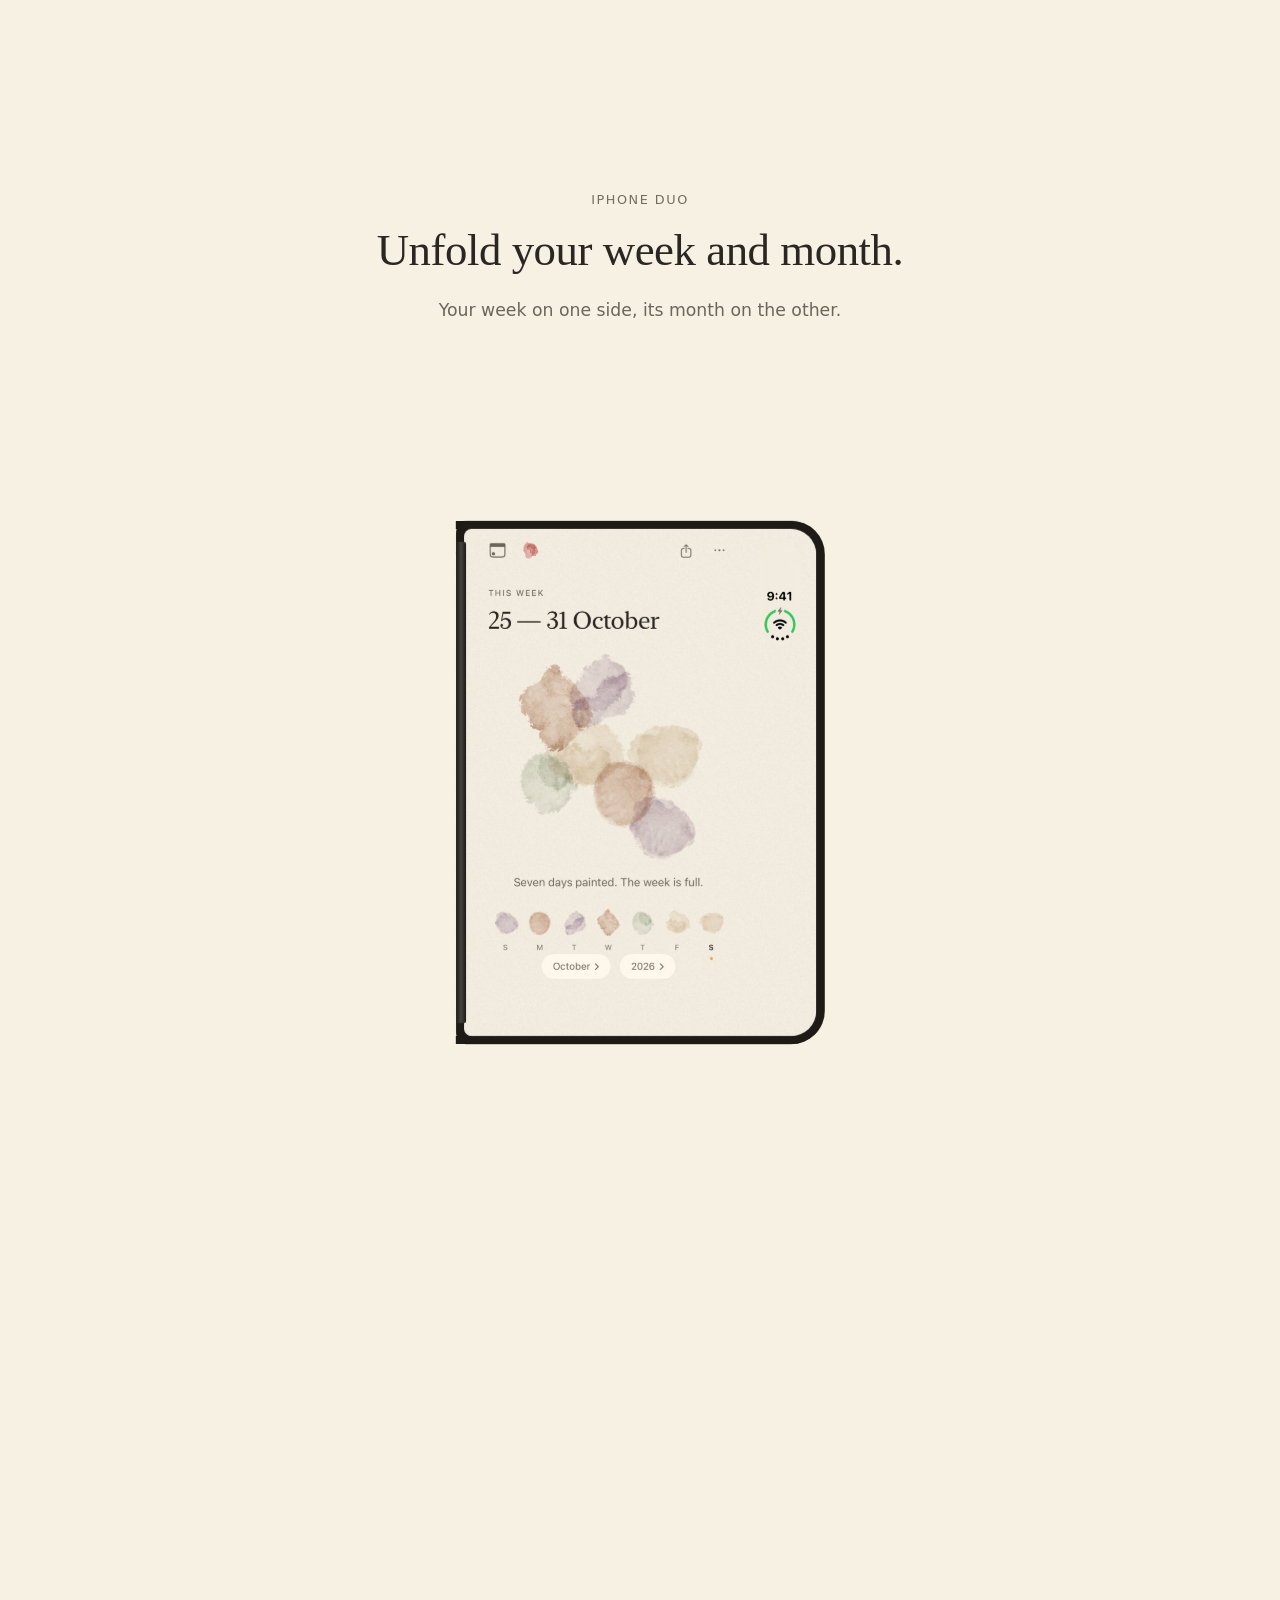
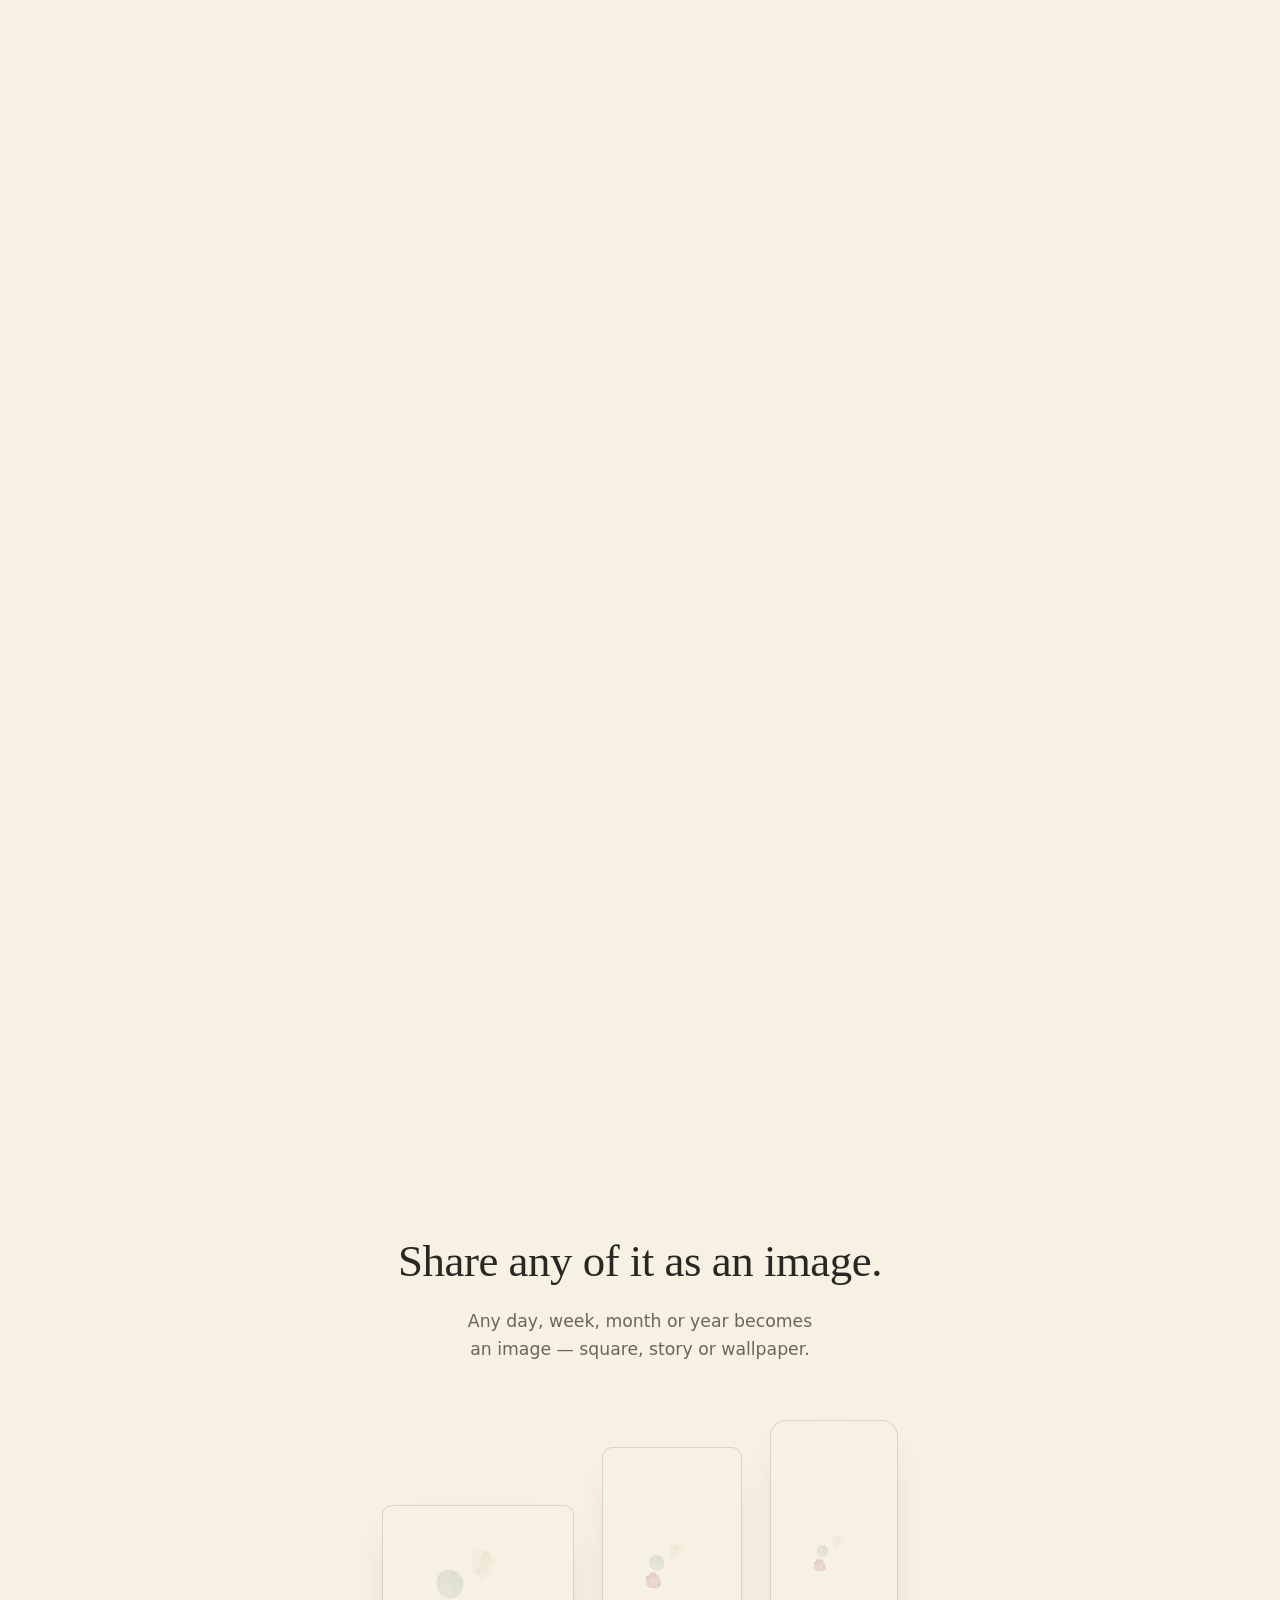
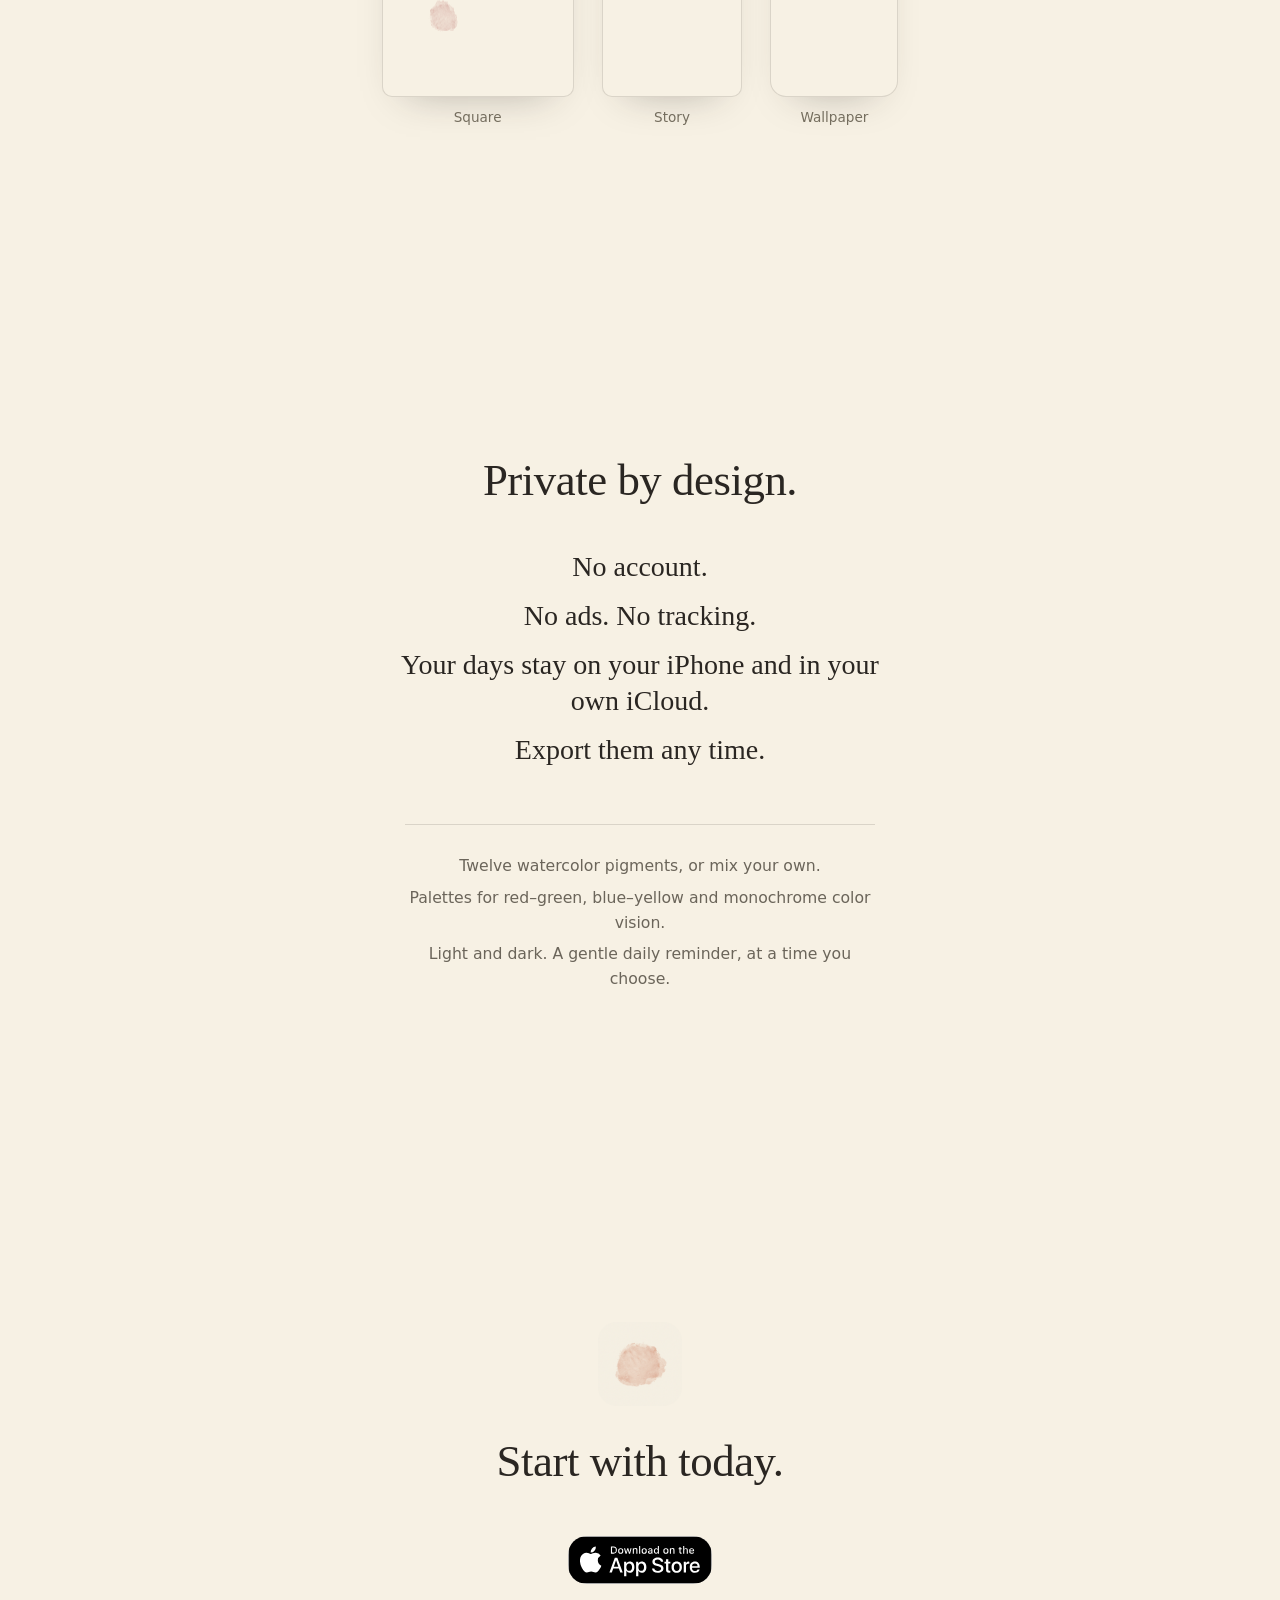
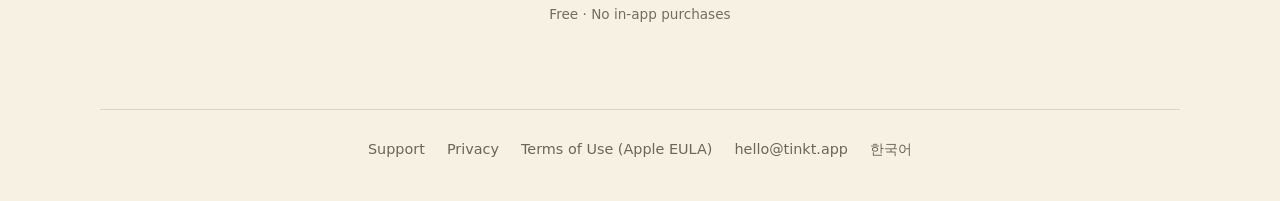
==== commit 77be25a5: "App Store 버튼: 11월 27일 출시 전까지 출시일 안내 팝업 표시 Co-Authored-By: Claude Opus 5.5 <noreply@anthropic.com>" ====
--- a/index.html
+++ b/index.html
@@ -16,7 +16,7 @@
 <link rel="icon" href="/apple-touch-icon.png">
 <link rel="apple-touch-icon" href="/apple-touch-icon.png">
 <link rel="alternate" hreflang="ko" href="https://tinkt.app/ko">
-<link rel="stylesheet" href="/style.css?v=7">
+<link rel="stylesheet" href="/style.css?v=8">
 </head>
 <body class="home">
 
@@ -120,6 +120,6 @@
   <a href="/ko" lang="ko">한국어</a>
 </footer>
 
-<script src="/paint.js?v=7" defer></script>
+<script src="/paint.js?v=8" defer></script>
 </body>
 </html>
--- a/style.css
+++ b/style.css
@@ -210,3 +210,7 @@
 .duo-try .spine { position: absolute; left: 0; top: 4%; bottom: 4%; width: calc(var(--bz) * 1.2); border-radius: 2px;
   background: linear-gradient(90deg, var(--bezel), color-mix(in srgb, var(--bezel), #fff 18%), var(--bezel)); }
 .duo-try .shade { position: absolute; inset: 0; border-radius: inherit; background: #000; opacity: 0; pointer-events: none; }
+/* "Coming Nov 27" bubble above a store link, until release day (paint.js). */
+.soon { position: fixed; z-index: 20; transform: translate(-50%, calc(-100% - 10px)) scale(.96); transform-origin: 50% 100%; padding: 8px 14px; border-radius: 999px; background: var(--ink); color: var(--paper); font-size: .88rem; font-weight: 600; white-space: nowrap; pointer-events: none; opacity: 0; transition: opacity .2s var(--ease), transform .2s var(--ease); }
+.soon.on { opacity: 1; transform: translate(-50%, calc(-100% - 10px)); }
+@media (prefers-reduced-motion: reduce) { .soon { transition: opacity .2s; transform: translate(-50%, calc(-100% - 10px)); } }
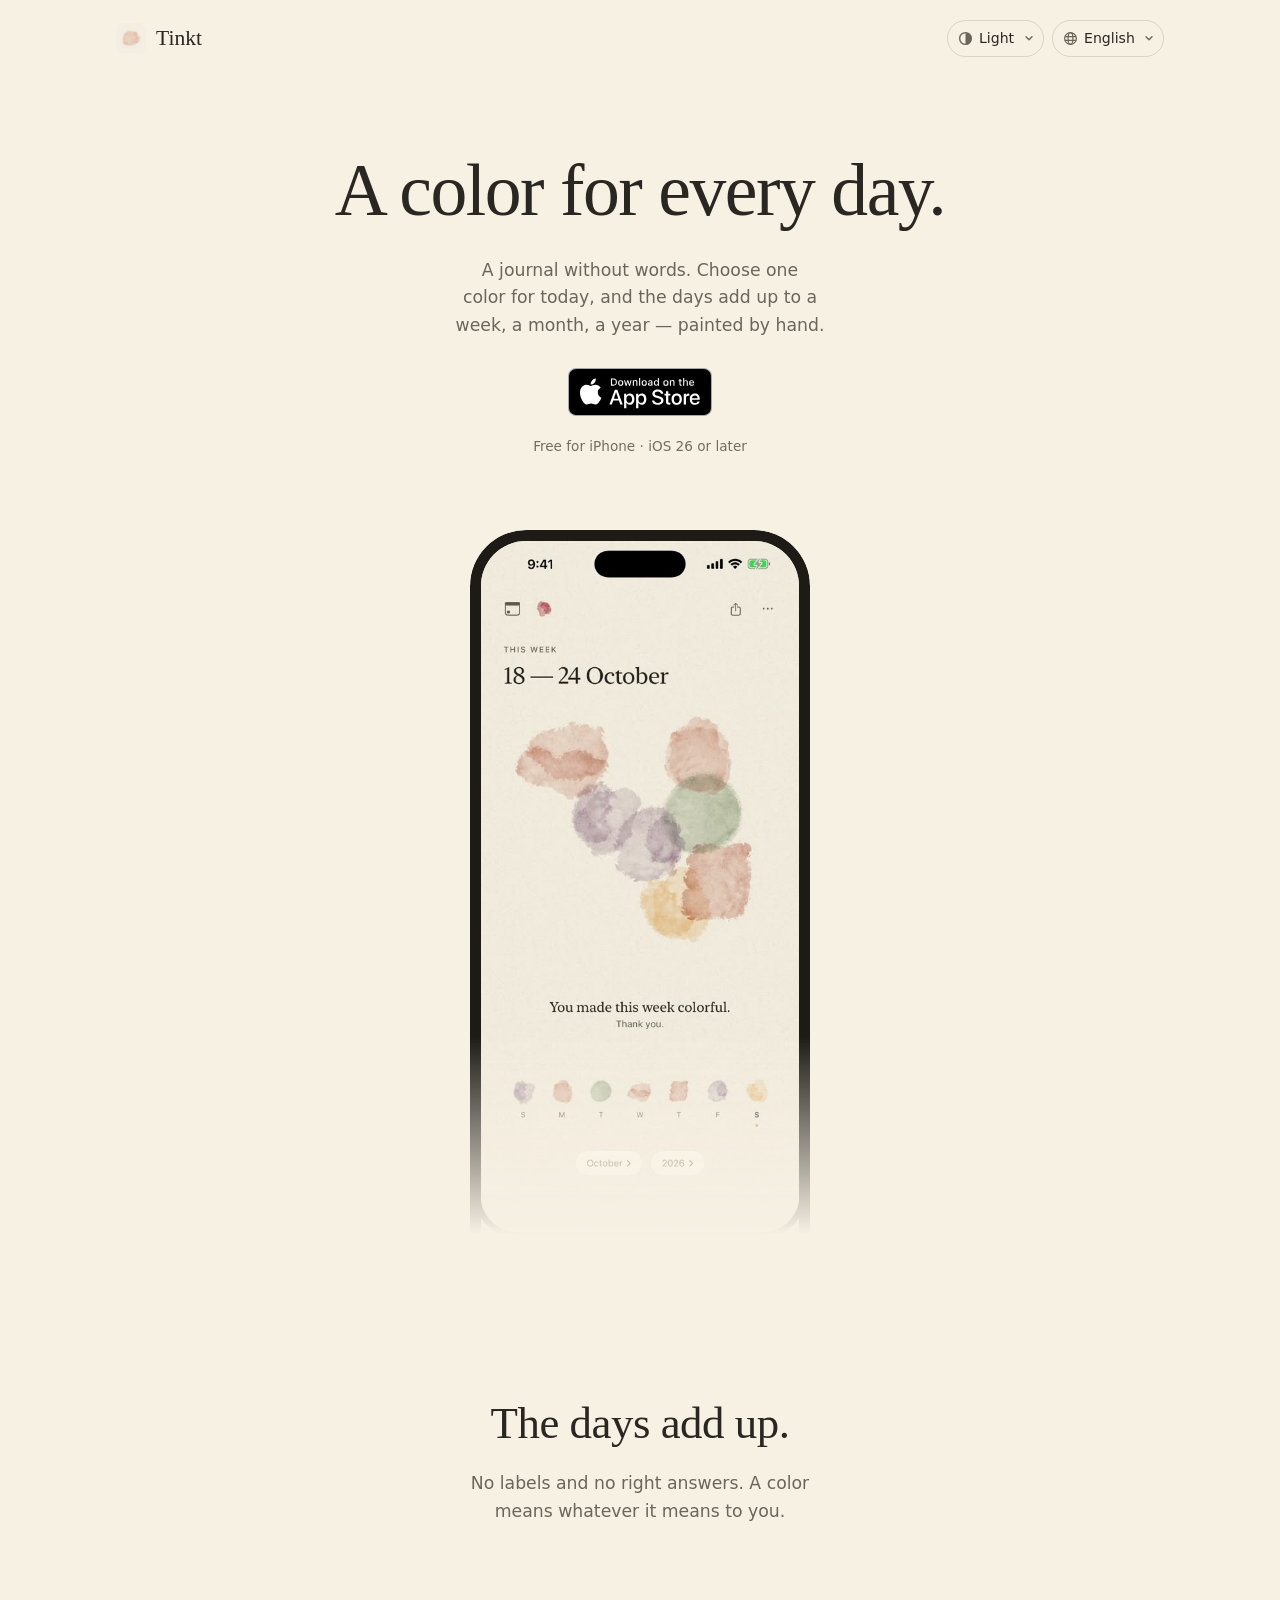
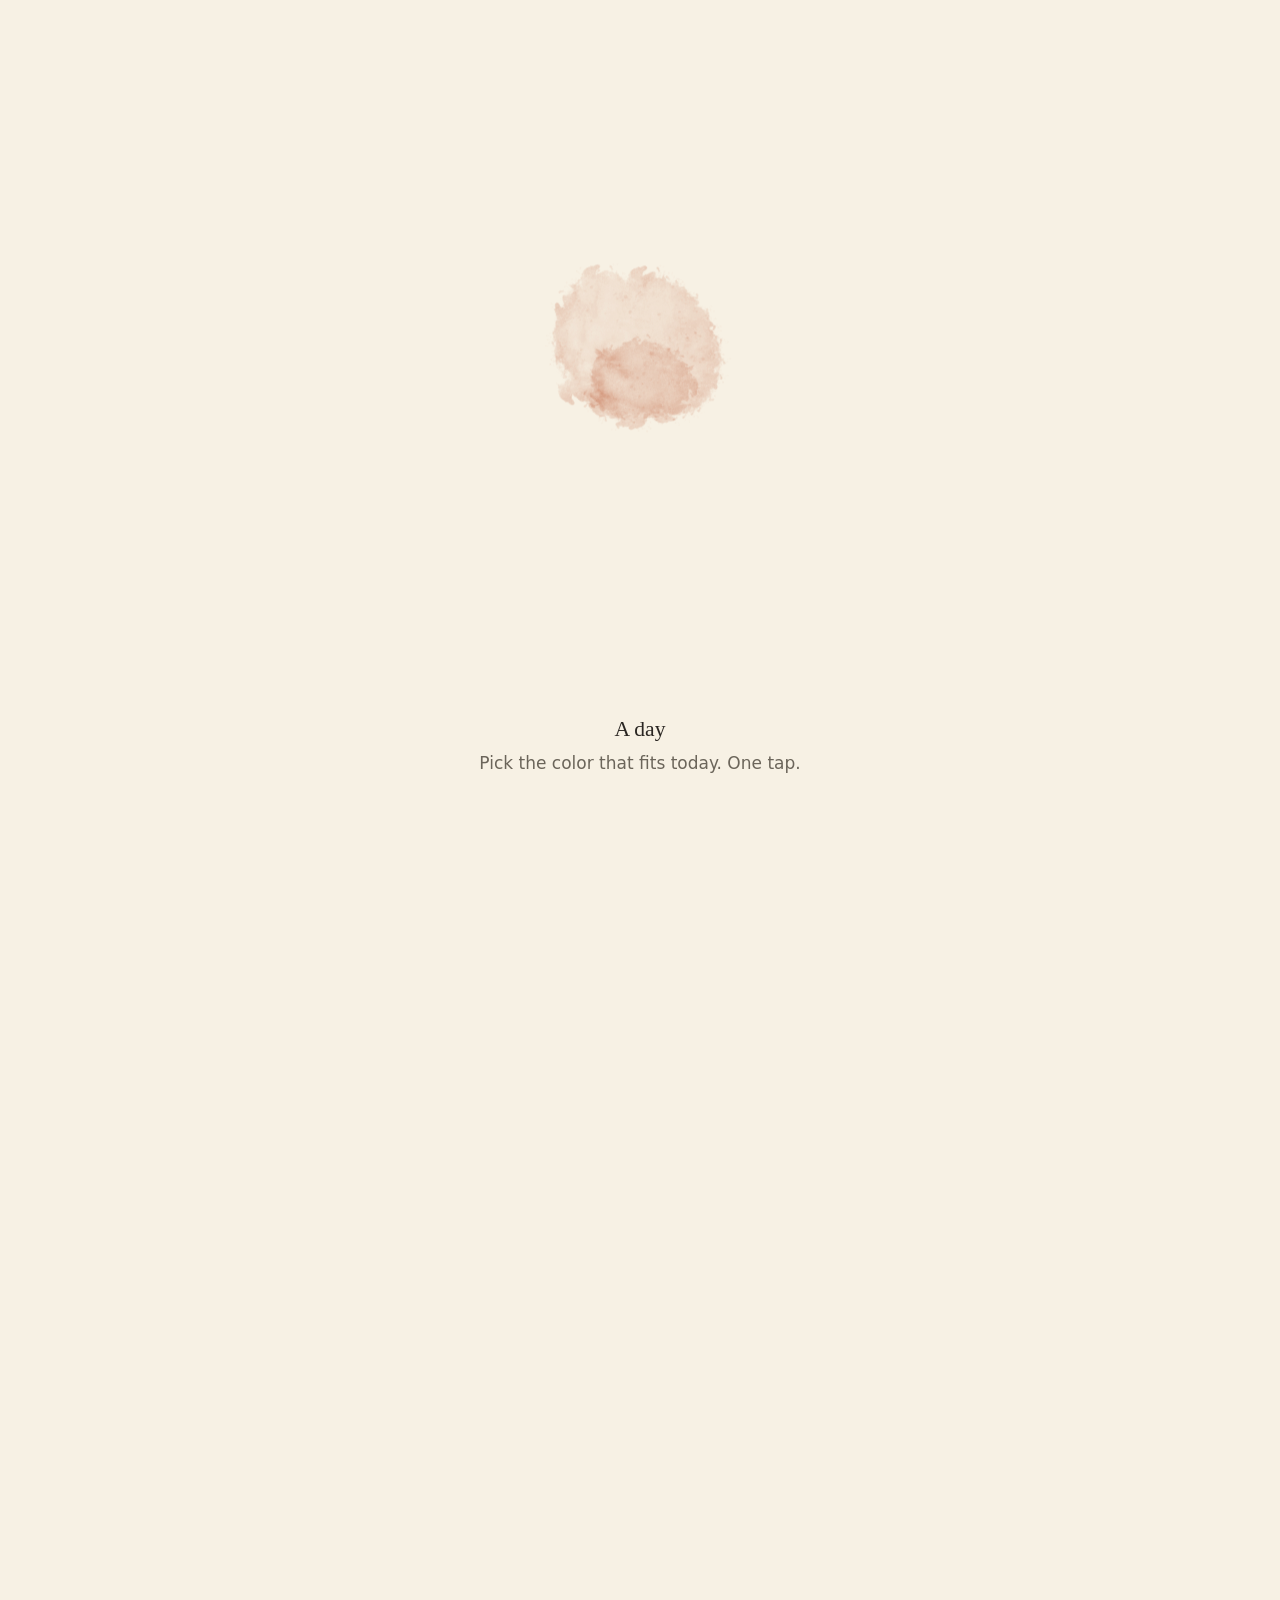
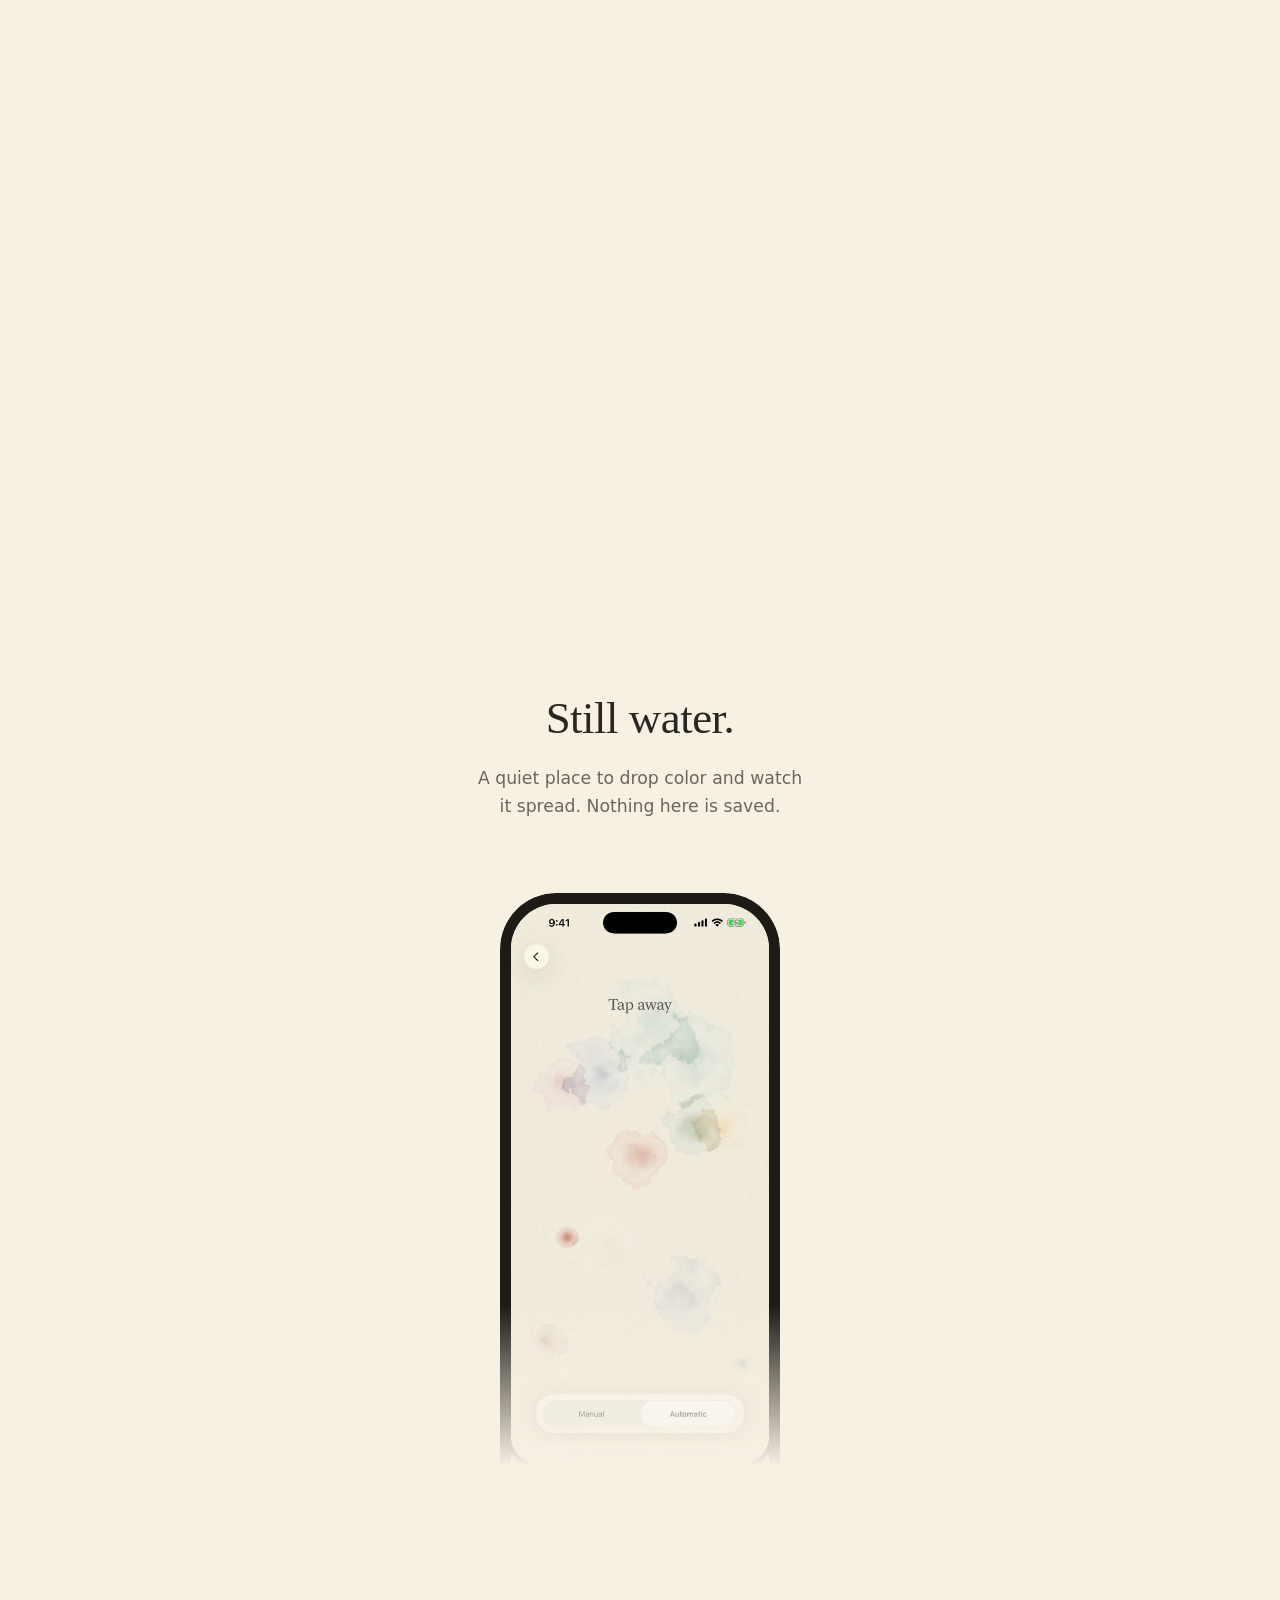
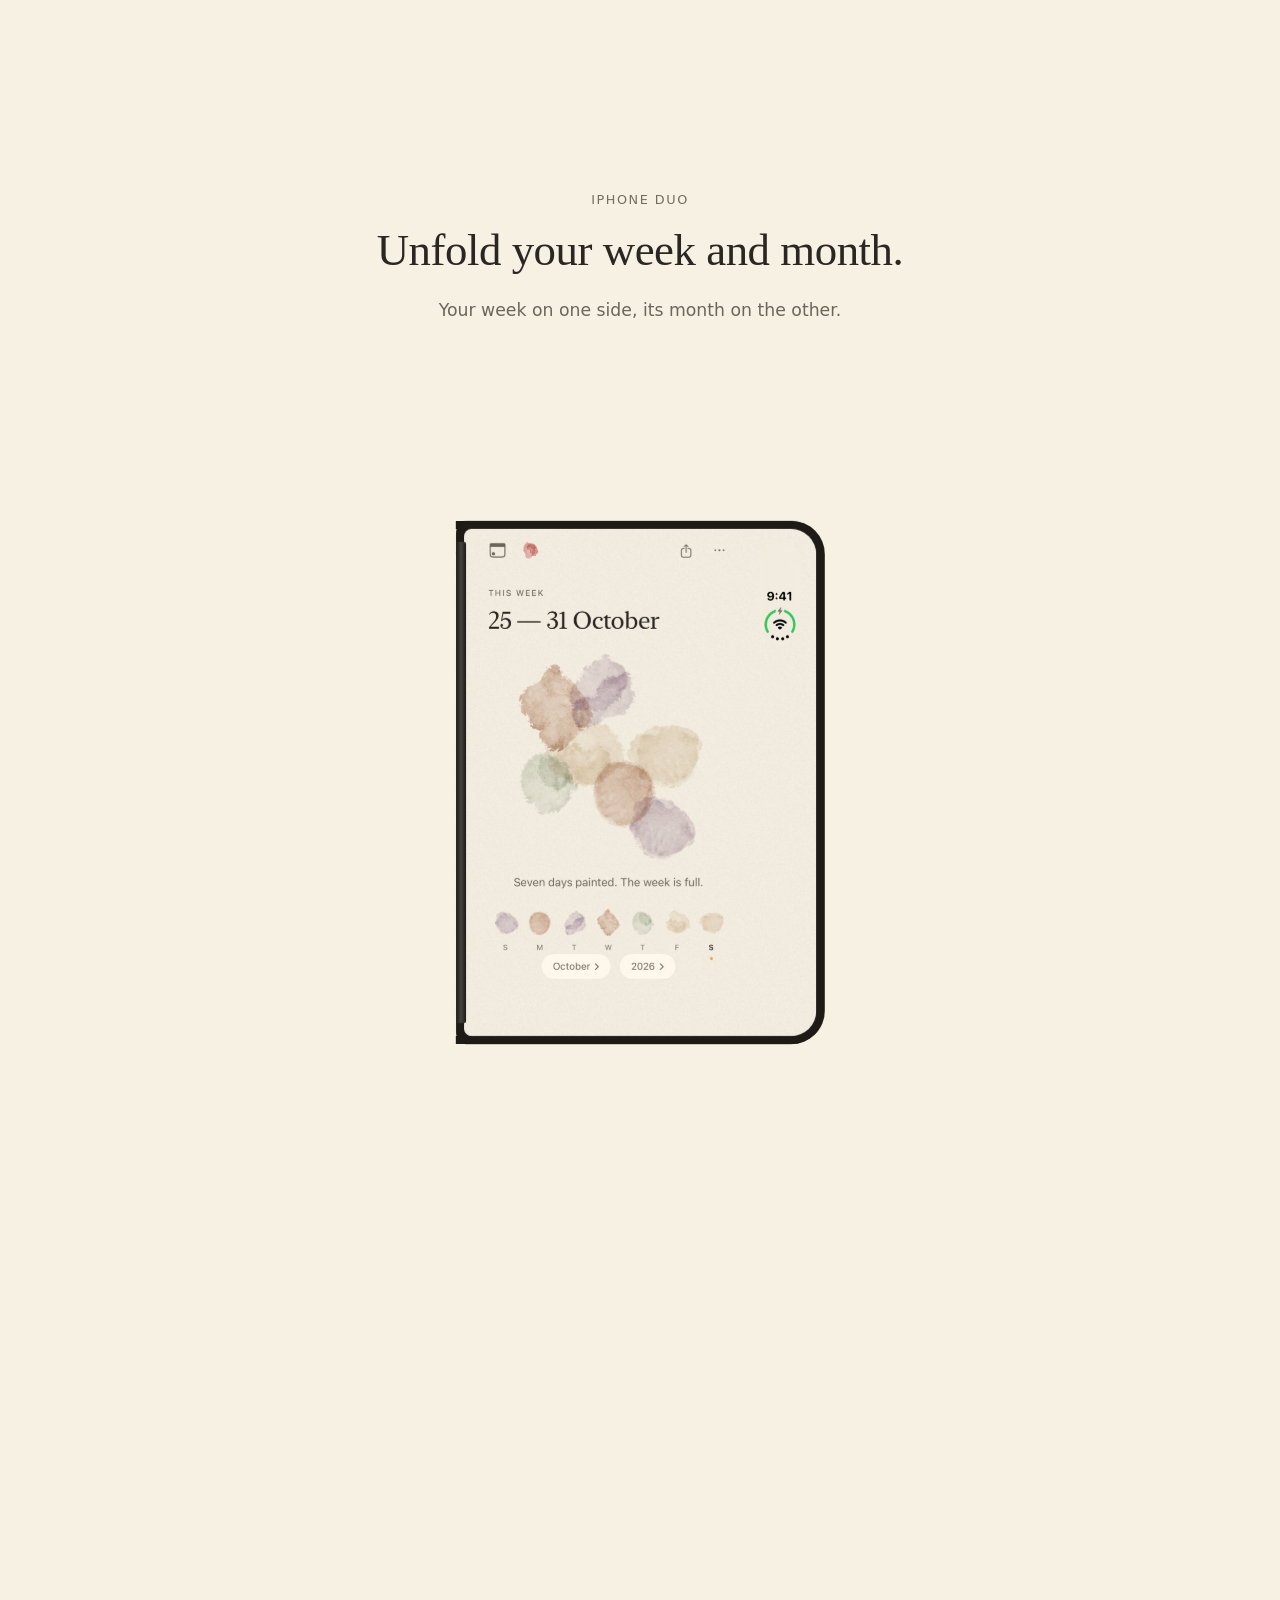
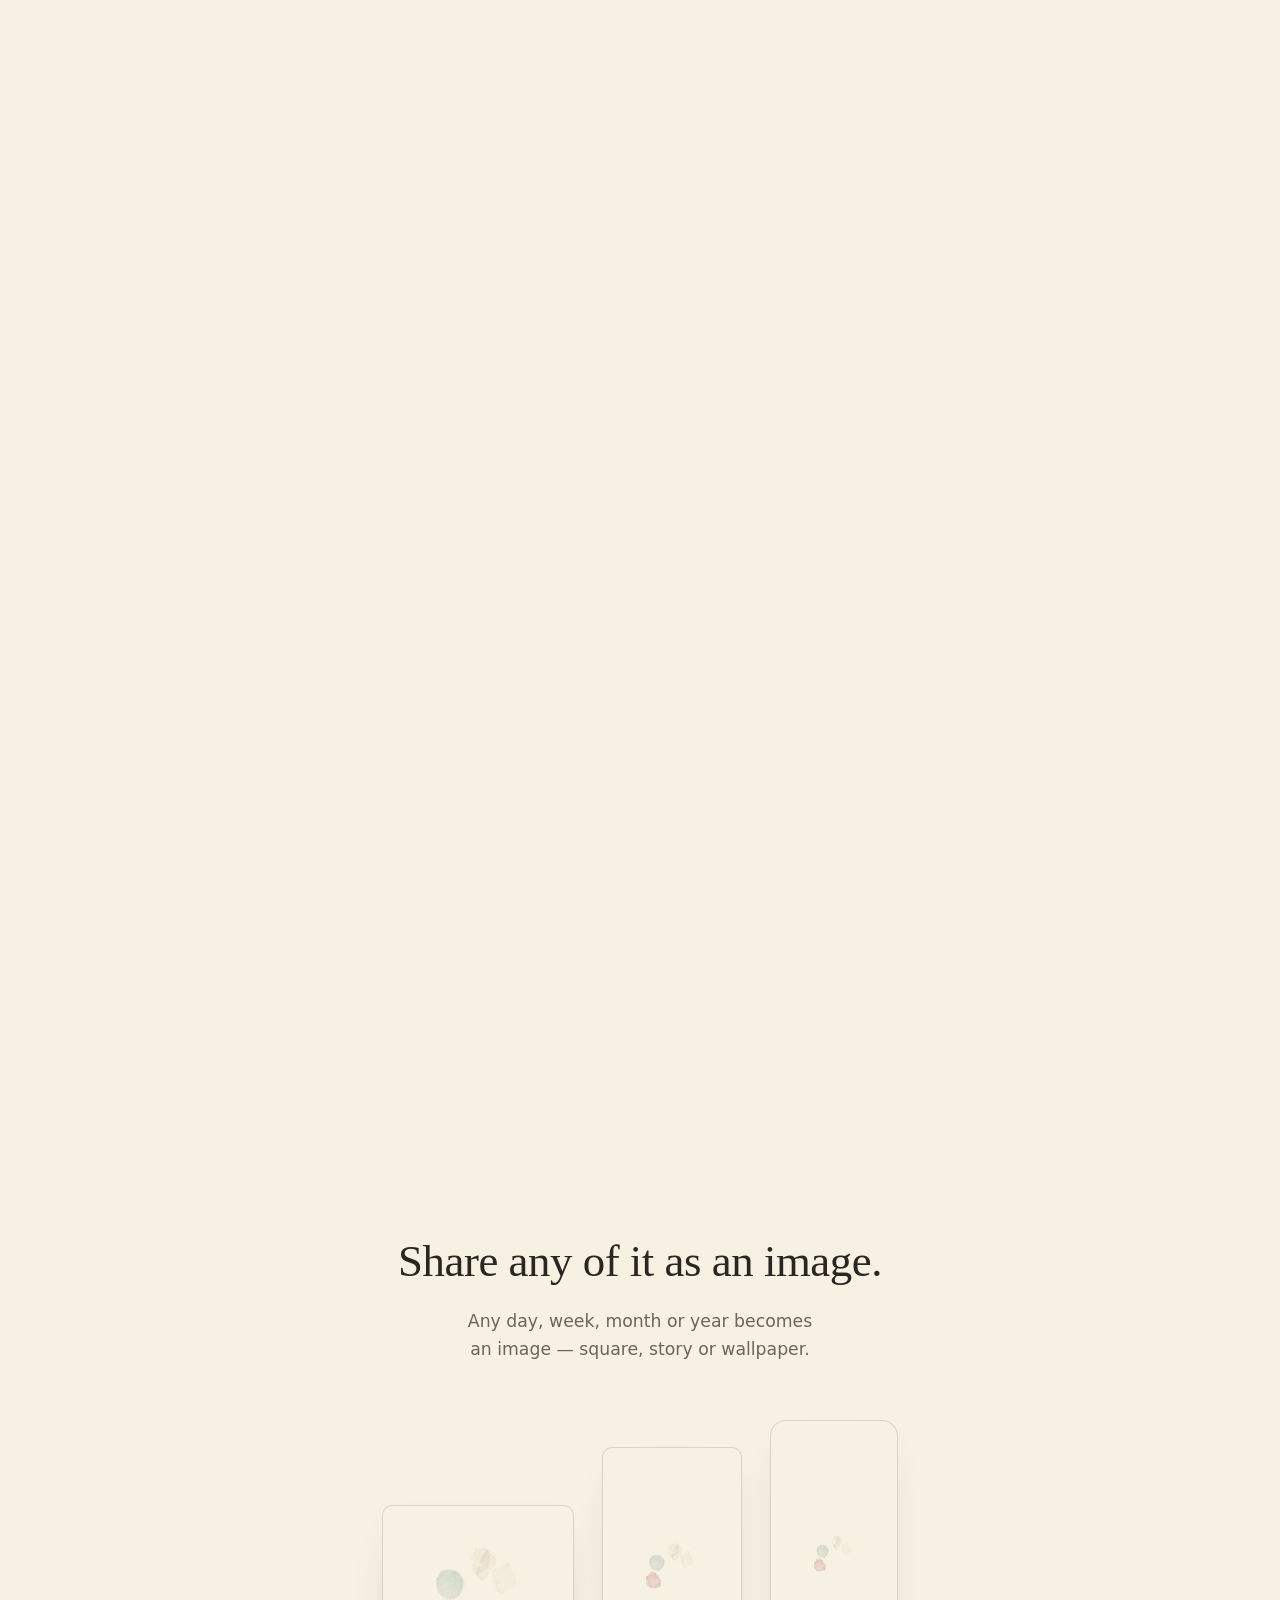
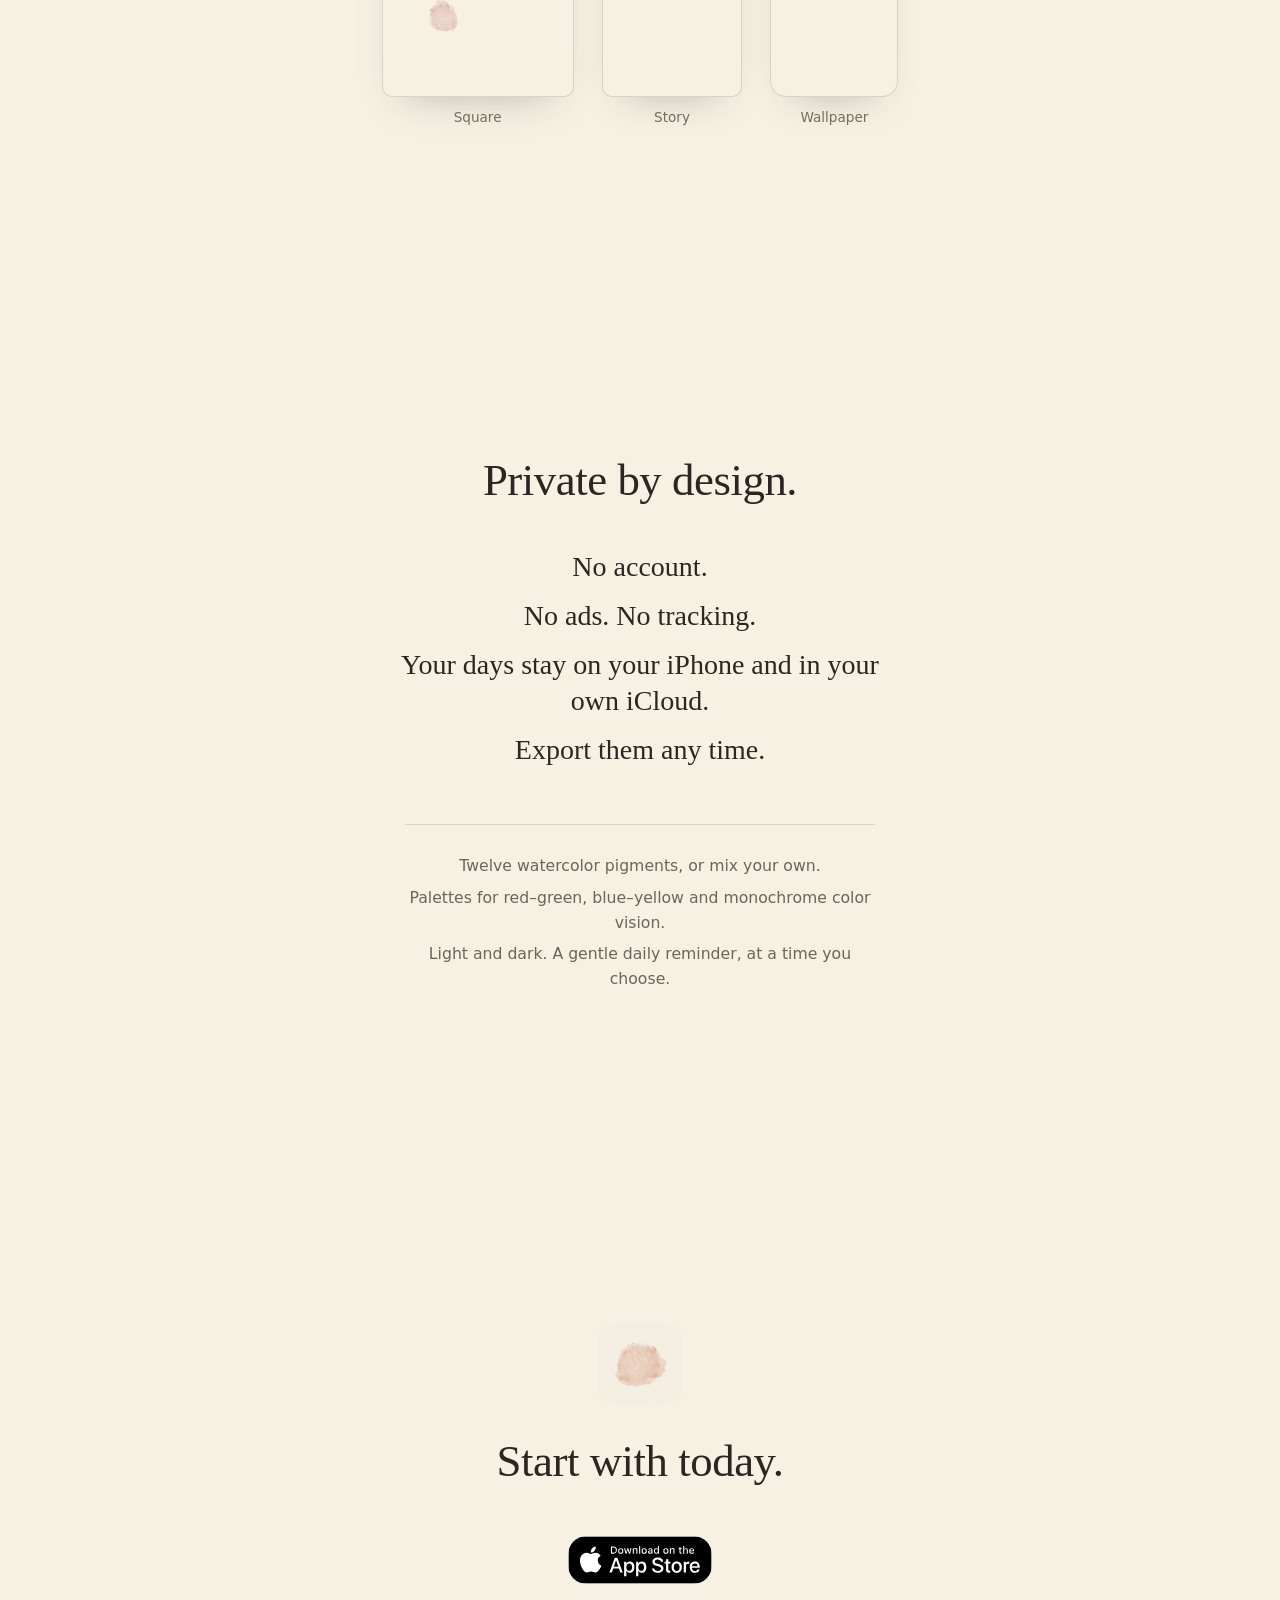
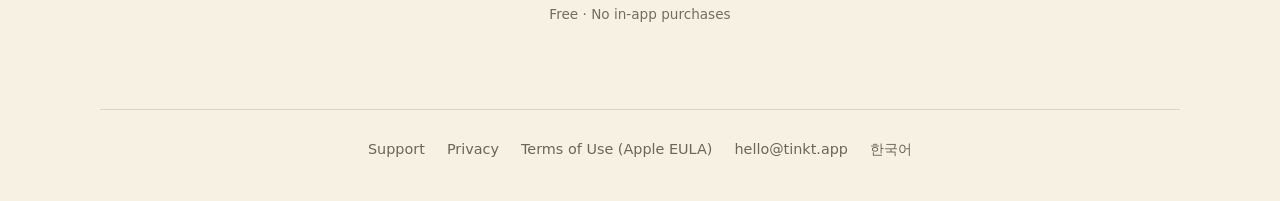
==== commit b4423697: "App Store 버튼: 사전 주문 안내 문구, 스토어로 바로 연결 Co-Authored-By: Claude Opus 5.5 <noreply@anthropic.com>" ====
--- a/index.html
+++ b/index.html
@@ -16,7 +16,7 @@
 <link rel="icon" href="/apple-touch-icon.png">
 <link rel="apple-touch-icon" href="/apple-touch-icon.png">
 <link rel="alternate" hreflang="ko" href="https://tinkt.app/ko">
-<link rel="stylesheet" href="/style.css?v=8">
+<link rel="stylesheet" href="/style.css?v=9">
 </head>
 <body class="home">
 
@@ -33,6 +33,7 @@
     <h1>A color for every day.</h1>
     <p class="lede">A journal without words. Choose one color for today, and the days add up to a week, a month, a year — painted by hand.</p>
     <a class="badge" href="https://apps.apple.com/app/id6827853516"><img class="blk" src="/assets/app-store-en-black.svg" alt="Download on the App Store" width="144" height="48"><img class="wht" src="/assets/app-store-en-white.svg" alt="Download on the App Store" width="144" height="48"></a>
+    <p class="preorder">Pre-order now · Out Nov 27</p>
     <p class="fine">Free for iPhone · iOS 26 or later</p>
     <div class="phone">
       <video muted loop playsinline preload="metadata" poster="/assets/tinkt-loop.jpg" aria-label="Tinkt on iPhone: a week, a month and a year of watercolor days">
@@ -108,6 +109,7 @@
     <img class="reveal" src="/assets/icon.png" alt="">
     <h2 class="reveal" style="margin-top:20px">Start with today.</h2>
     <a class="badge" href="https://apps.apple.com/app/id6827853516"><img class="blk" src="/assets/app-store-en-black.svg" alt="Download on the App Store" width="144" height="48"><img class="wht" src="/assets/app-store-en-white.svg" alt="Download on the App Store" width="144" height="48"></a>
+    <p class="preorder">Pre-order now · Out Nov 27</p>
     <p class="fine">Free · No in-app purchases</p>
   </section>
 </main>
@@ -120,6 +122,6 @@
   <a href="/ko" lang="ko">한국어</a>
 </footer>
 
-<script src="/paint.js?v=8" defer></script>
+<script src="/paint.js?v=9" defer></script>
 </body>
 </html>
--- a/style.css
+++ b/style.css
@@ -210,7 +210,5 @@
 .duo-try .spine { position: absolute; left: 0; top: 4%; bottom: 4%; width: calc(var(--bz) * 1.2); border-radius: 2px;
   background: linear-gradient(90deg, var(--bezel), color-mix(in srgb, var(--bezel), #fff 18%), var(--bezel)); }
 .duo-try .shade { position: absolute; inset: 0; border-radius: inherit; background: #000; opacity: 0; pointer-events: none; }
-/* "Coming Nov 27" bubble above a store link, until release day (paint.js). */
-.soon { position: fixed; z-index: 20; transform: translate(-50%, calc(-100% - 10px)) scale(.96); transform-origin: 50% 100%; padding: 8px 14px; border-radius: 999px; background: var(--ink); color: var(--paper); font-size: .88rem; font-weight: 600; white-space: nowrap; pointer-events: none; opacity: 0; transition: opacity .2s var(--ease), transform .2s var(--ease); }
-.soon.on { opacity: 1; transform: translate(-50%, calc(-100% - 10px)); }
-@media (prefers-reduced-motion: reduce) { .soon { transition: opacity .2s; transform: translate(-50%, calc(-100% - 10px)); } }
+/* "Pre-order now · Out Nov 27" under the store buttons; paint.js removes it from release day. */
+.preorder { margin-top: 12px; font-size: 0.92rem; font-weight: 600; }
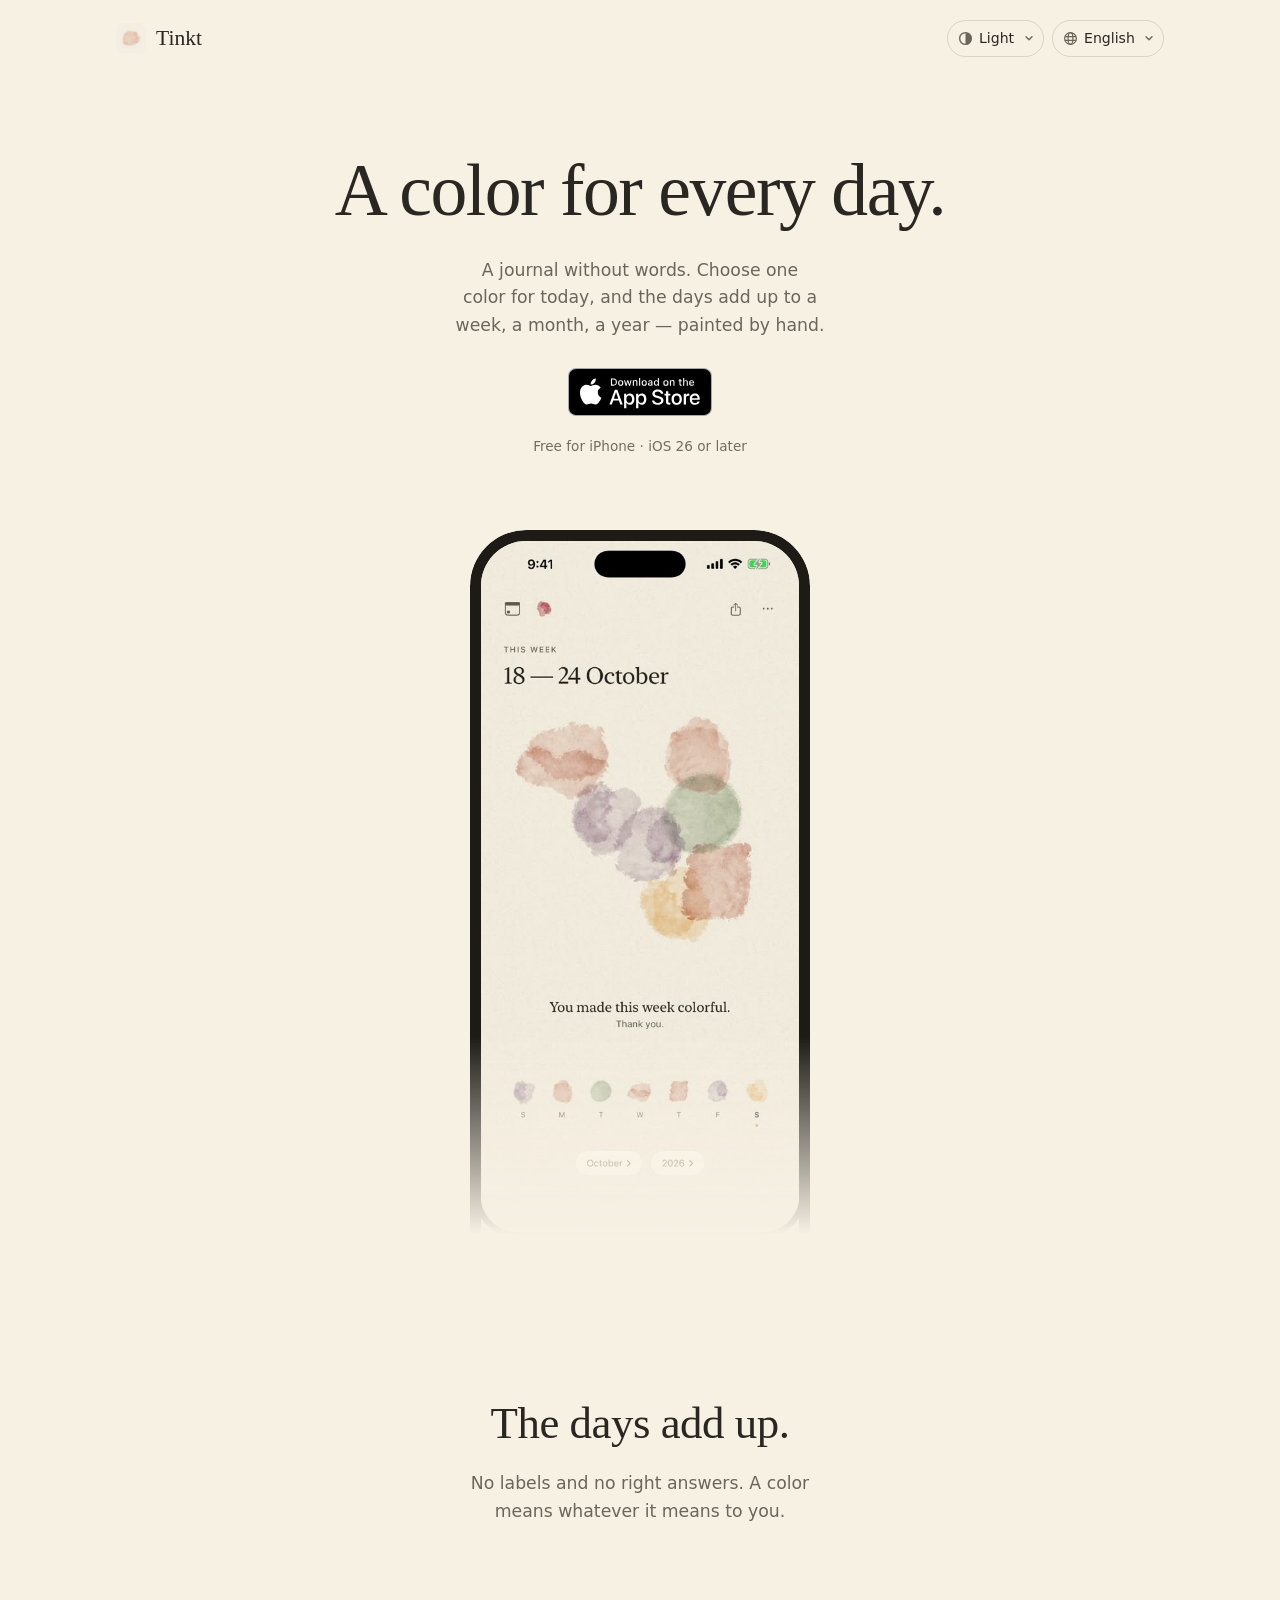
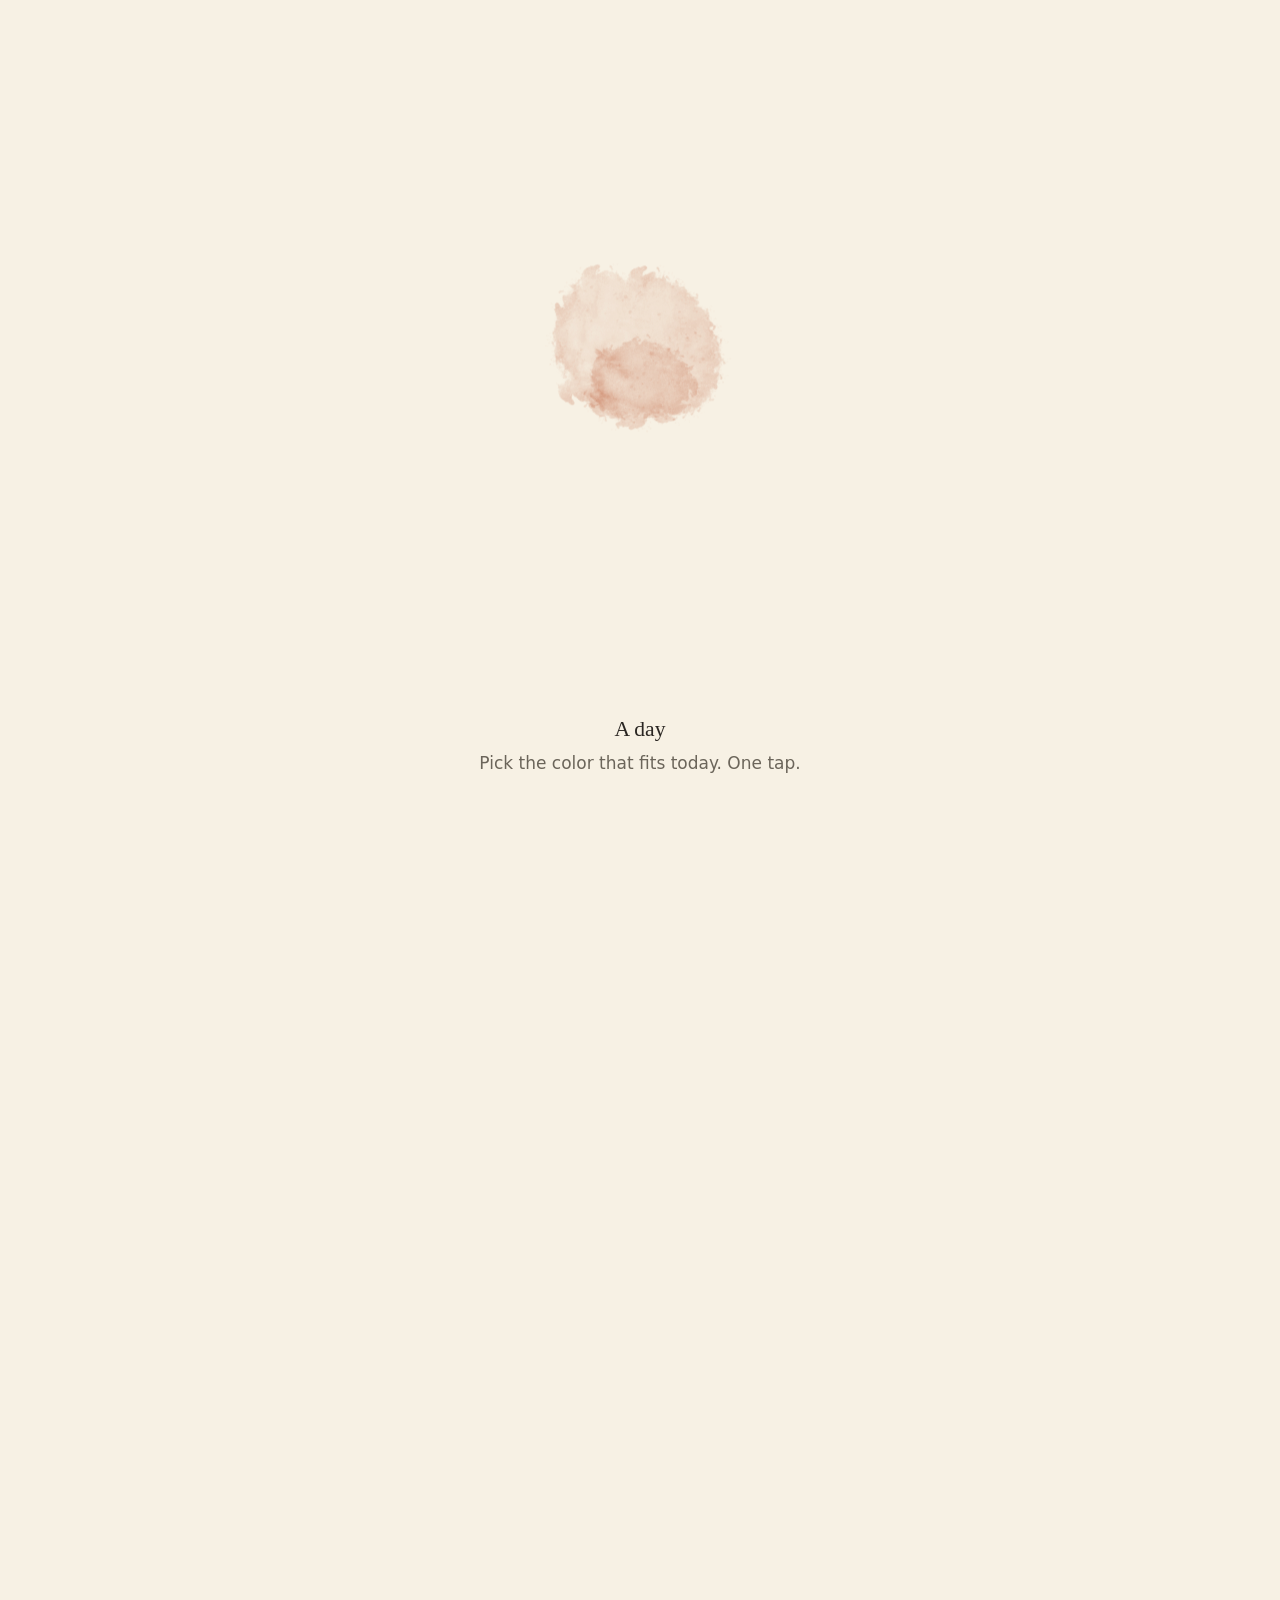
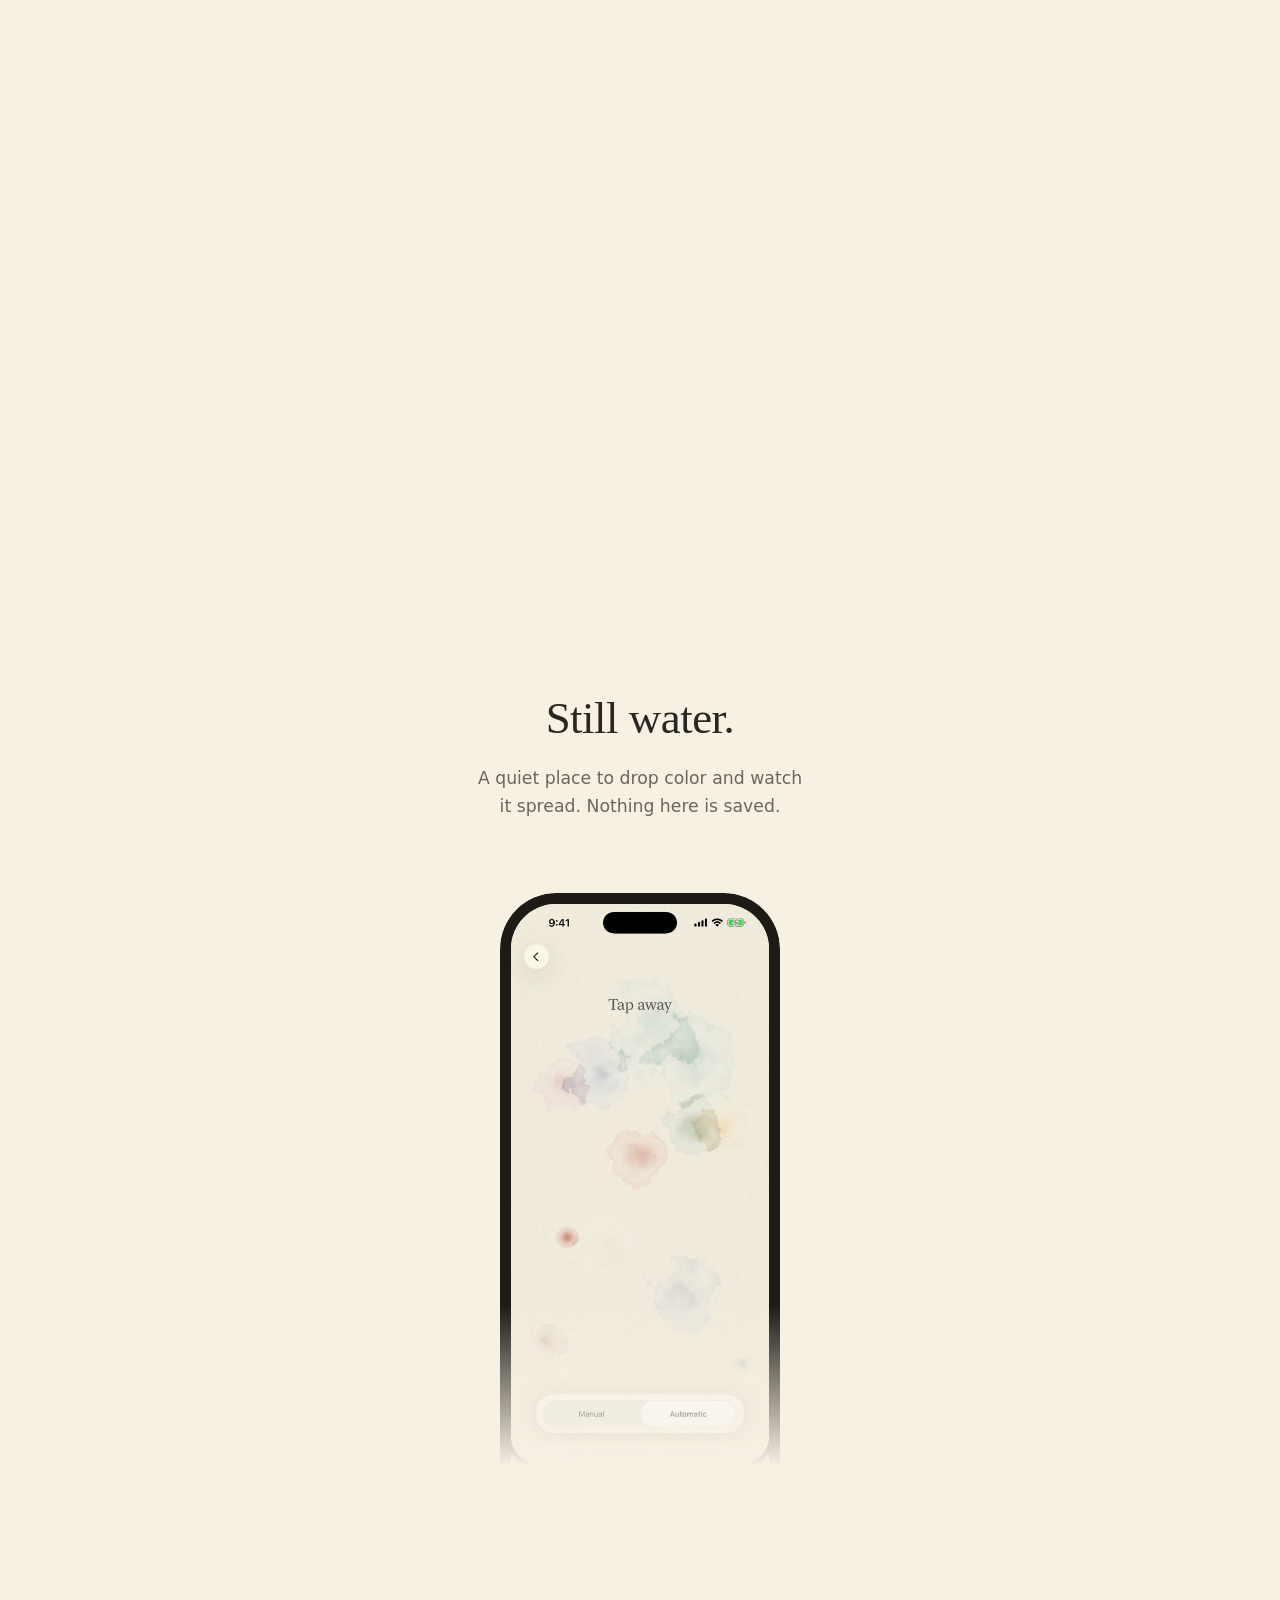
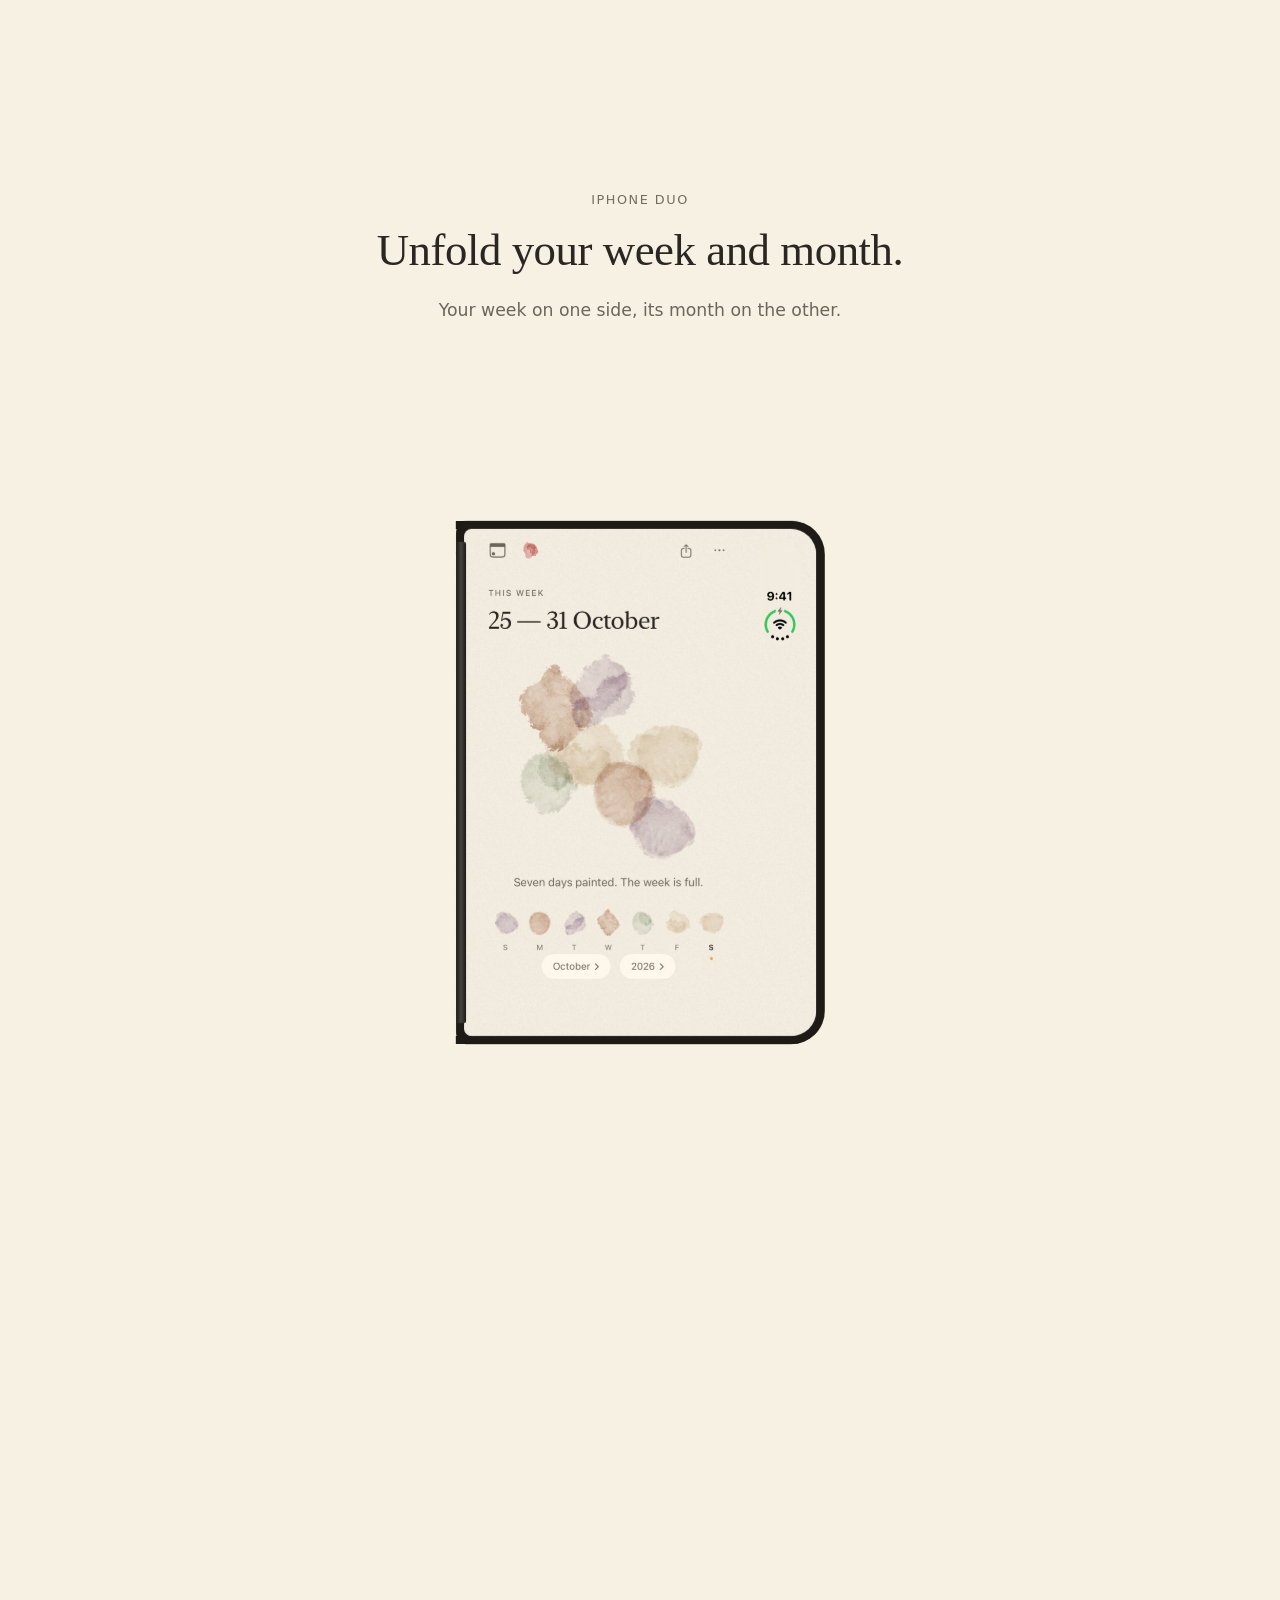
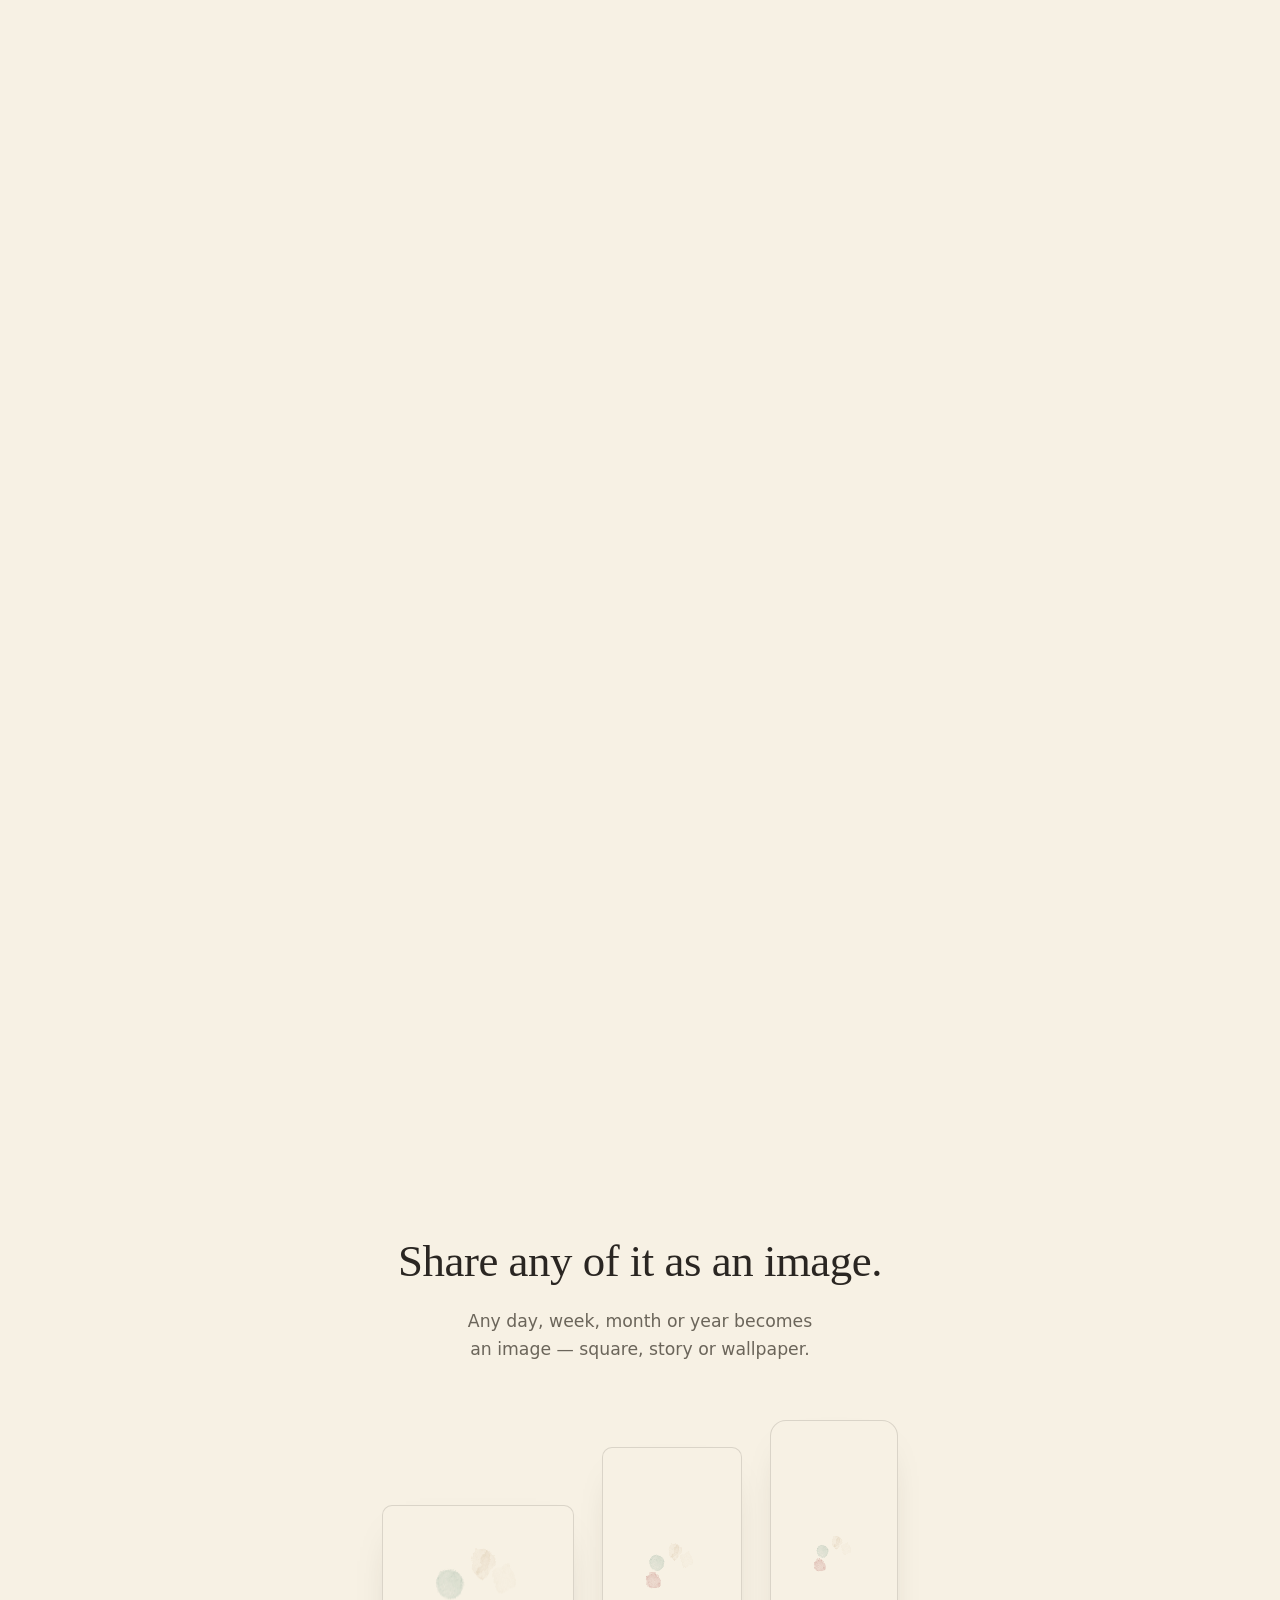
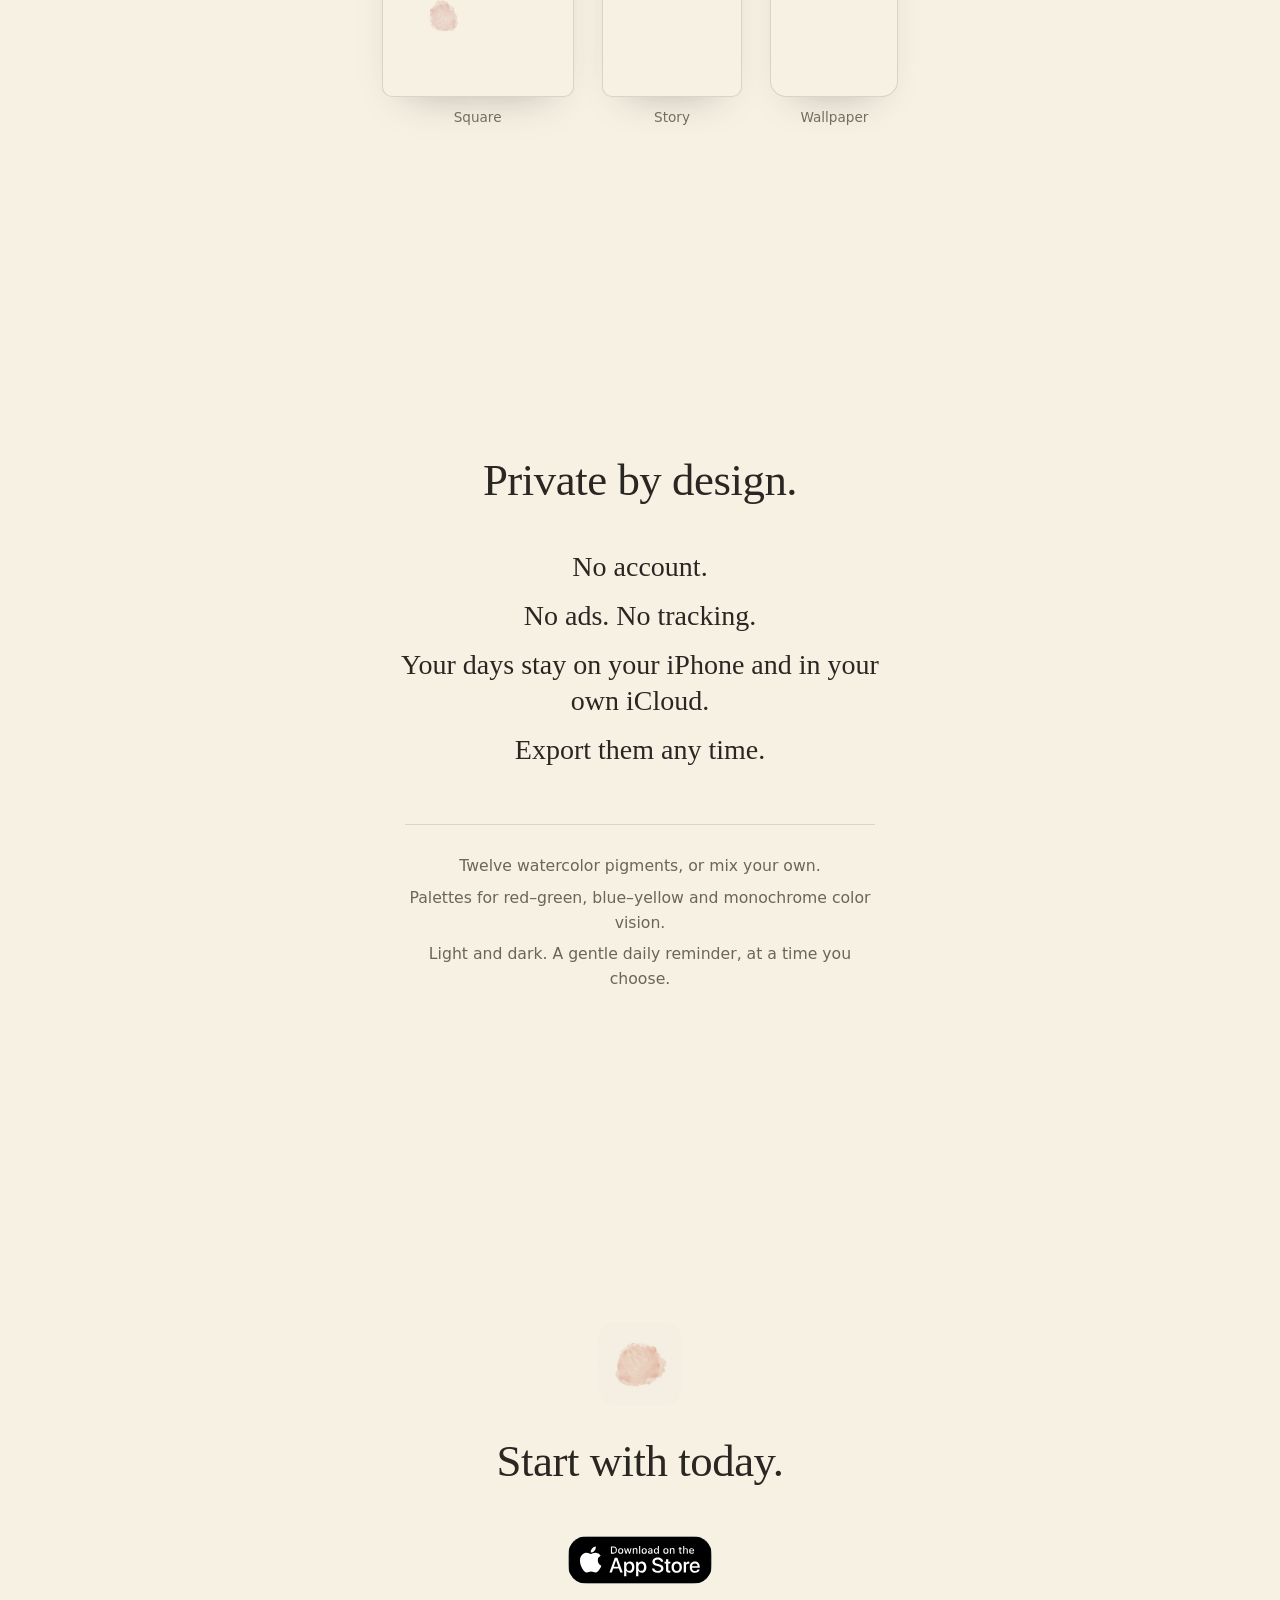
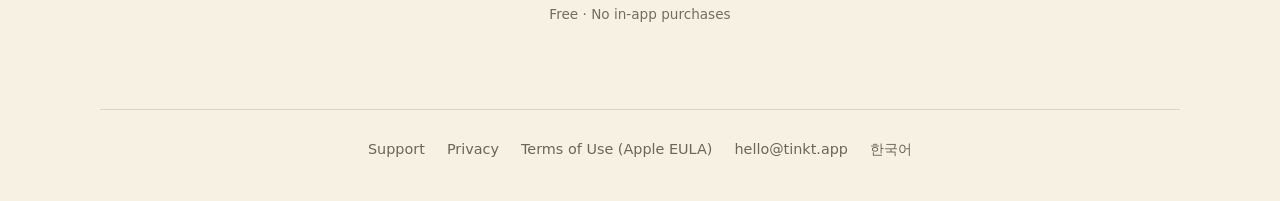
==== commit 9b513a12: "출시일 11월 26일로 변경 (tinkt-ios e09da06)" ====
--- a/index.html
+++ b/index.html
@@ -33,7 +33,7 @@
     <h1>A color for every day.</h1>
     <p class="lede">A journal without words. Choose one color for today, and the days add up to a week, a month, a year — painted by hand.</p>
     <a class="badge" href="https://apps.apple.com/app/id6827853516"><img class="blk" src="/assets/app-store-en-black.svg" alt="Download on the App Store" width="144" height="48"><img class="wht" src="/assets/app-store-en-white.svg" alt="Download on the App Store" width="144" height="48"></a>
-    <p class="preorder">Pre-order now · Out Nov 27</p>
+    <p class="preorder">Pre-order now · Out Nov 26</p>
     <p class="fine">Free for iPhone · iOS 26 or later</p>
     <div class="phone">
       <video muted loop playsinline preload="metadata" poster="/assets/tinkt-loop.jpg" aria-label="Tinkt on iPhone: a week, a month and a year of watercolor days">
@@ -109,7 +109,7 @@
     <img class="reveal" src="/assets/icon.png" alt="">
     <h2 class="reveal" style="margin-top:20px">Start with today.</h2>
     <a class="badge" href="https://apps.apple.com/app/id6827853516"><img class="blk" src="/assets/app-store-en-black.svg" alt="Download on the App Store" width="144" height="48"><img class="wht" src="/assets/app-store-en-white.svg" alt="Download on the App Store" width="144" height="48"></a>
-    <p class="preorder">Pre-order now · Out Nov 27</p>
+    <p class="preorder">Pre-order now · Out Nov 26</p>
     <p class="fine">Free · No in-app purchases</p>
   </section>
 </main>
@@ -122,6 +122,6 @@
   <a href="/ko" lang="ko">한국어</a>
 </footer>
 
-<script src="/paint.js?v=9" defer></script>
+<script src="/paint.js?v=10" defer></script>
 </body>
 </html>
--- a/style.css
+++ b/style.css
@@ -210,5 +210,5 @@
 .duo-try .spine { position: absolute; left: 0; top: 4%; bottom: 4%; width: calc(var(--bz) * 1.2); border-radius: 2px;
   background: linear-gradient(90deg, var(--bezel), color-mix(in srgb, var(--bezel), #fff 18%), var(--bezel)); }
 .duo-try .shade { position: absolute; inset: 0; border-radius: inherit; background: #000; opacity: 0; pointer-events: none; }
-/* "Pre-order now · Out Nov 27" under the store buttons; paint.js removes it from release day. */
+/* "Pre-order now · Out Nov 26" under the store buttons; paint.js removes it from release day. */
 .preorder { margin-top: 12px; font-size: 0.92rem; font-weight: 600; }
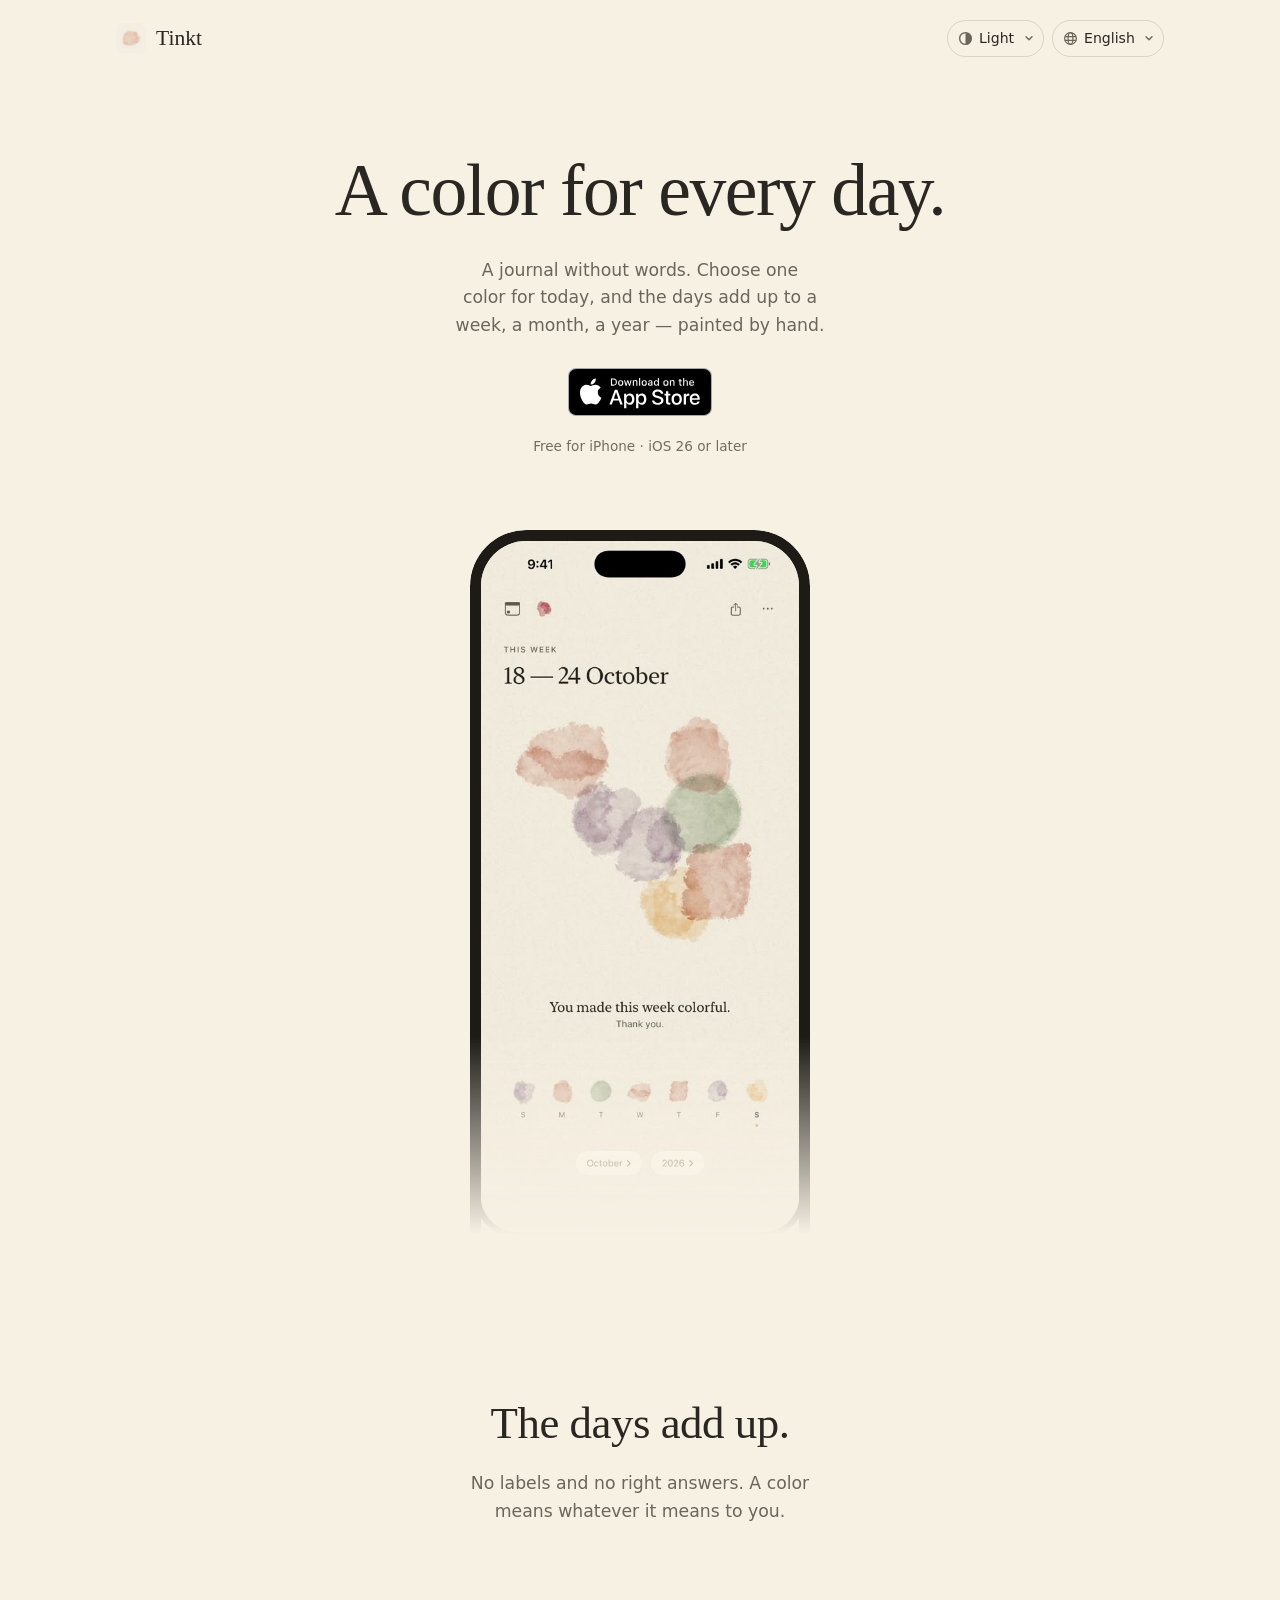
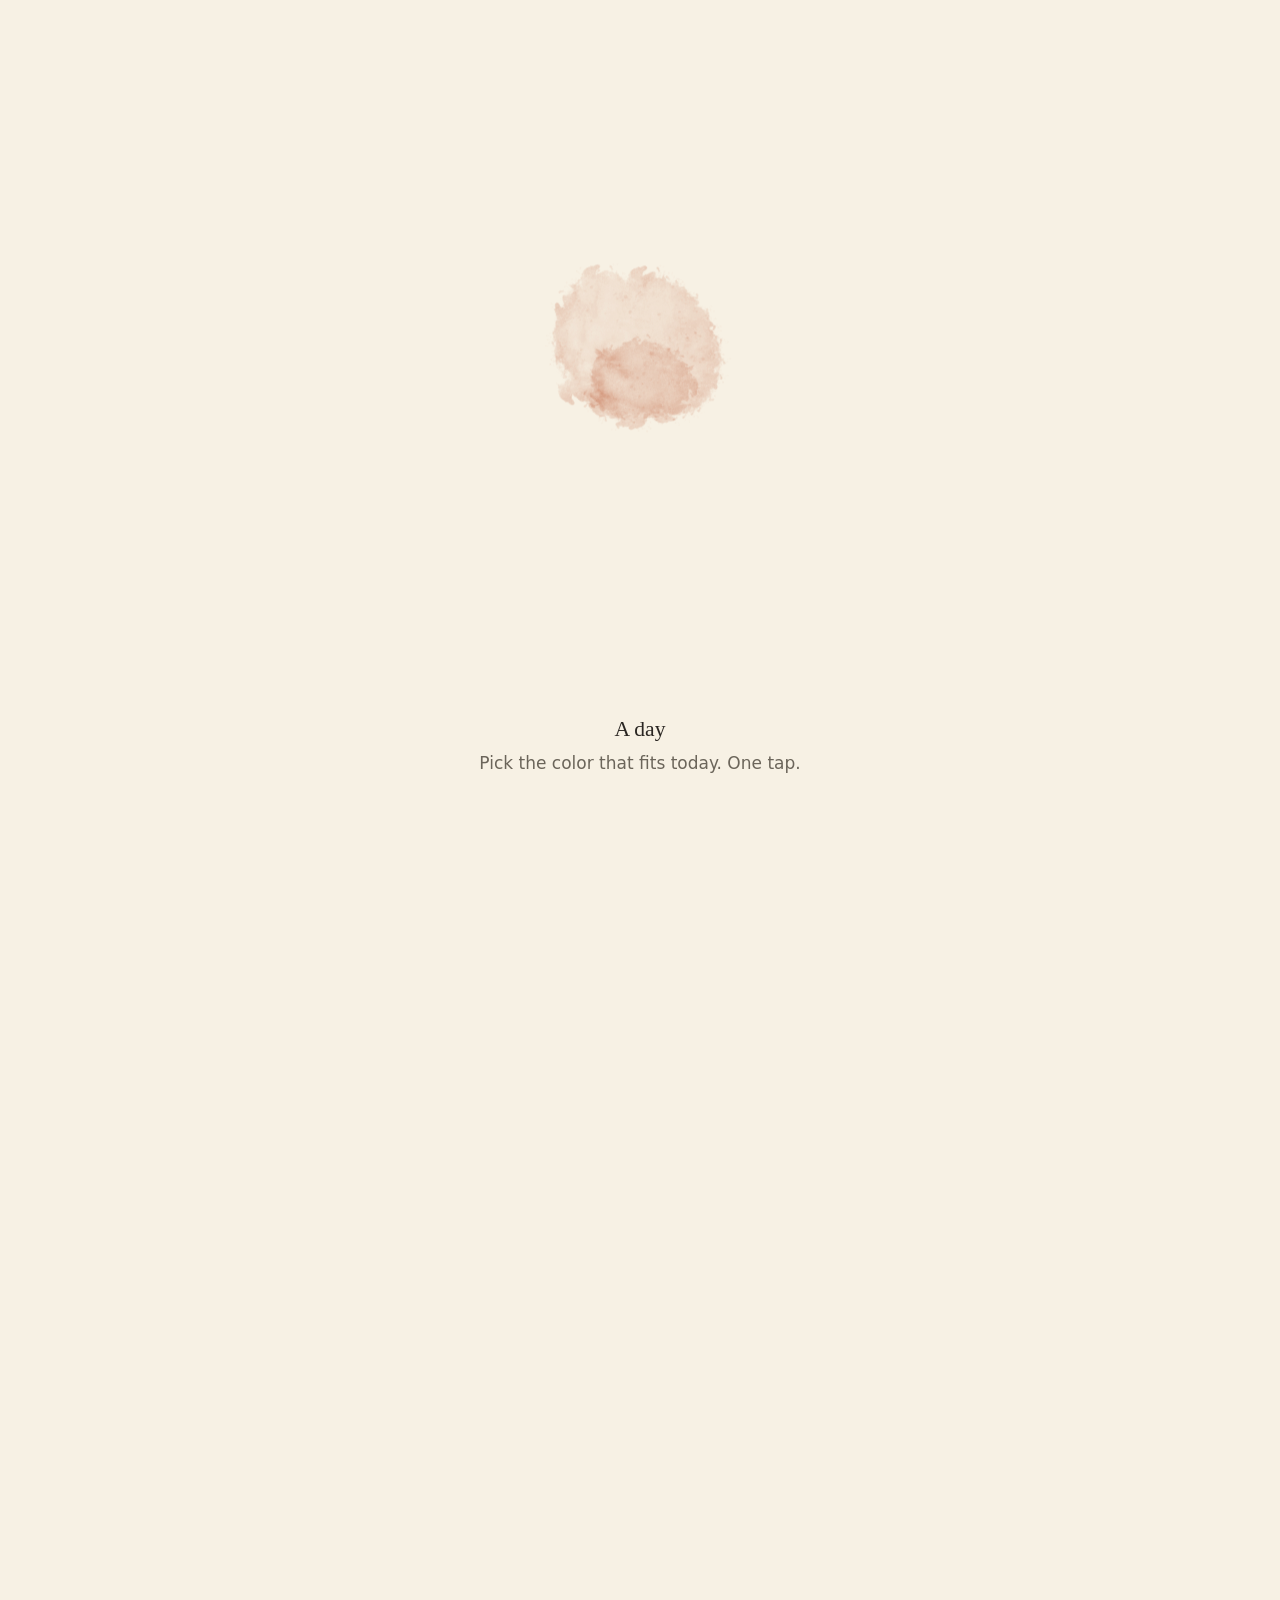
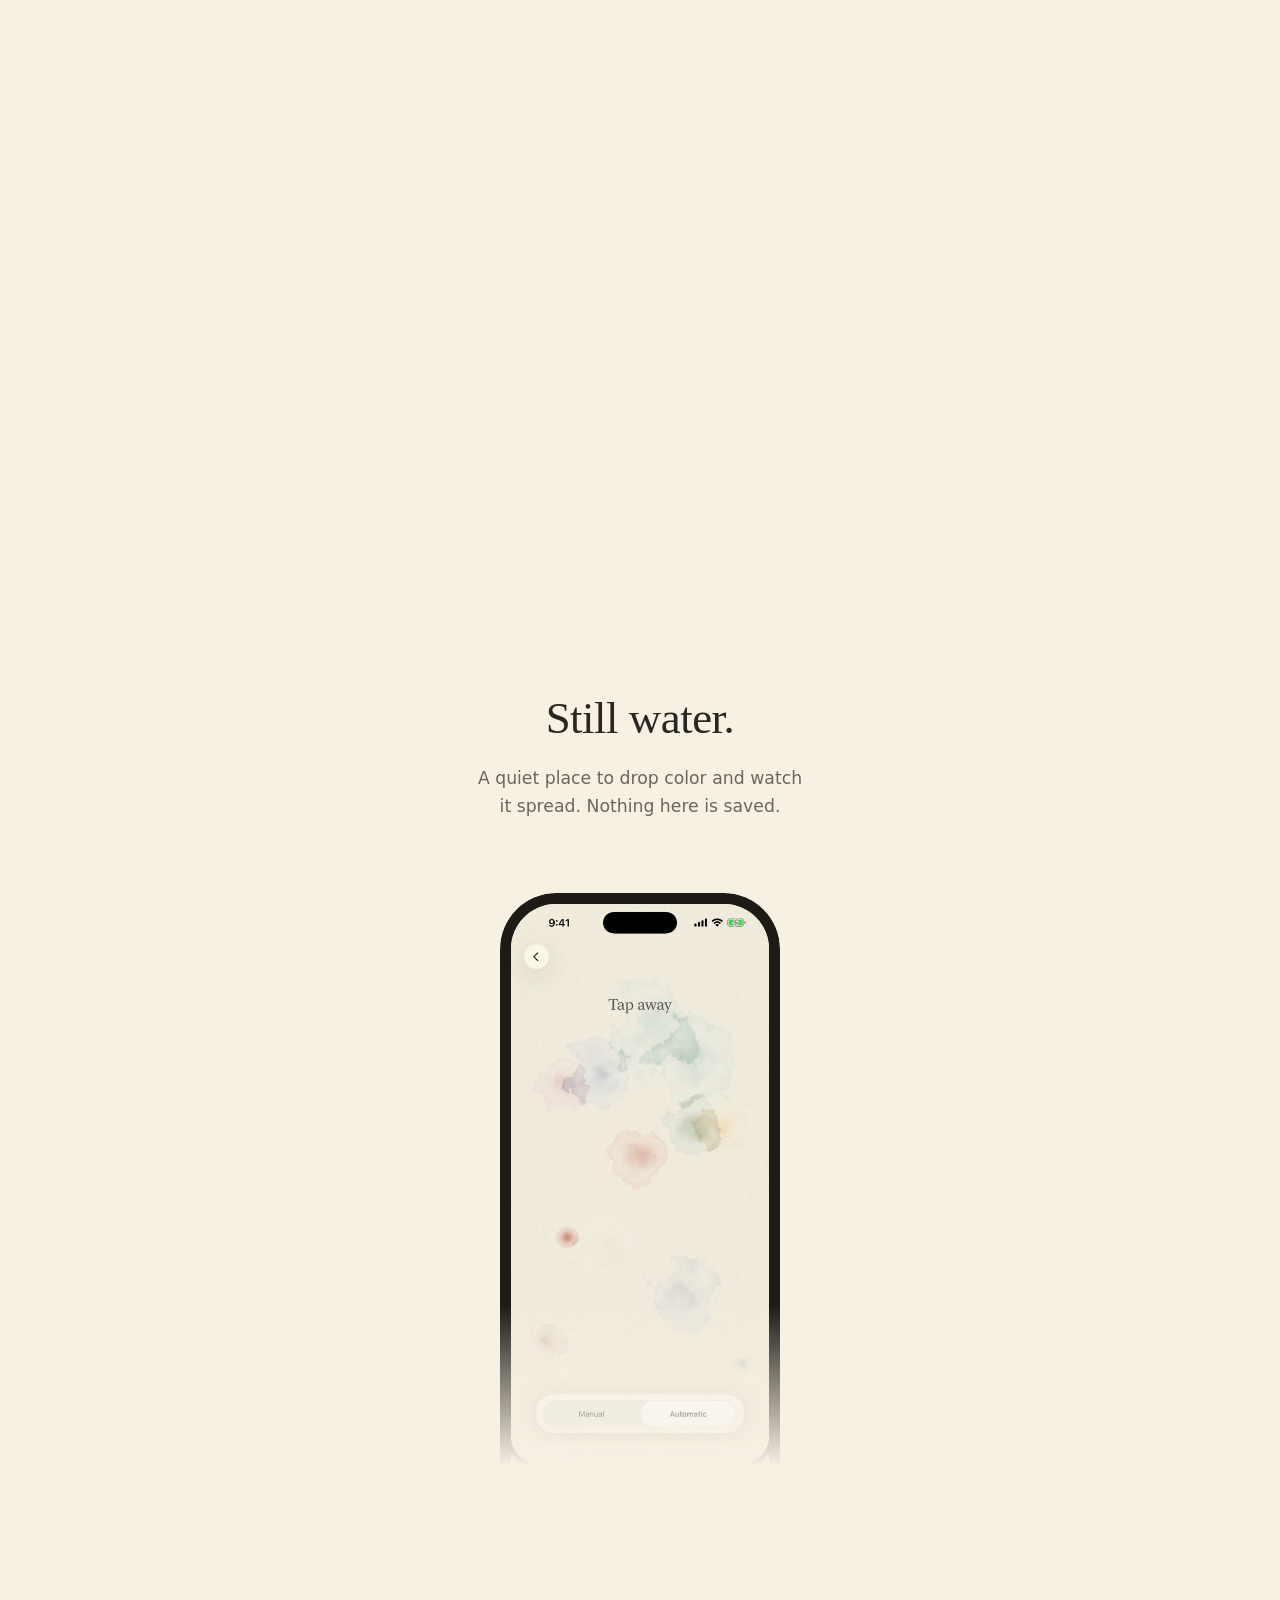
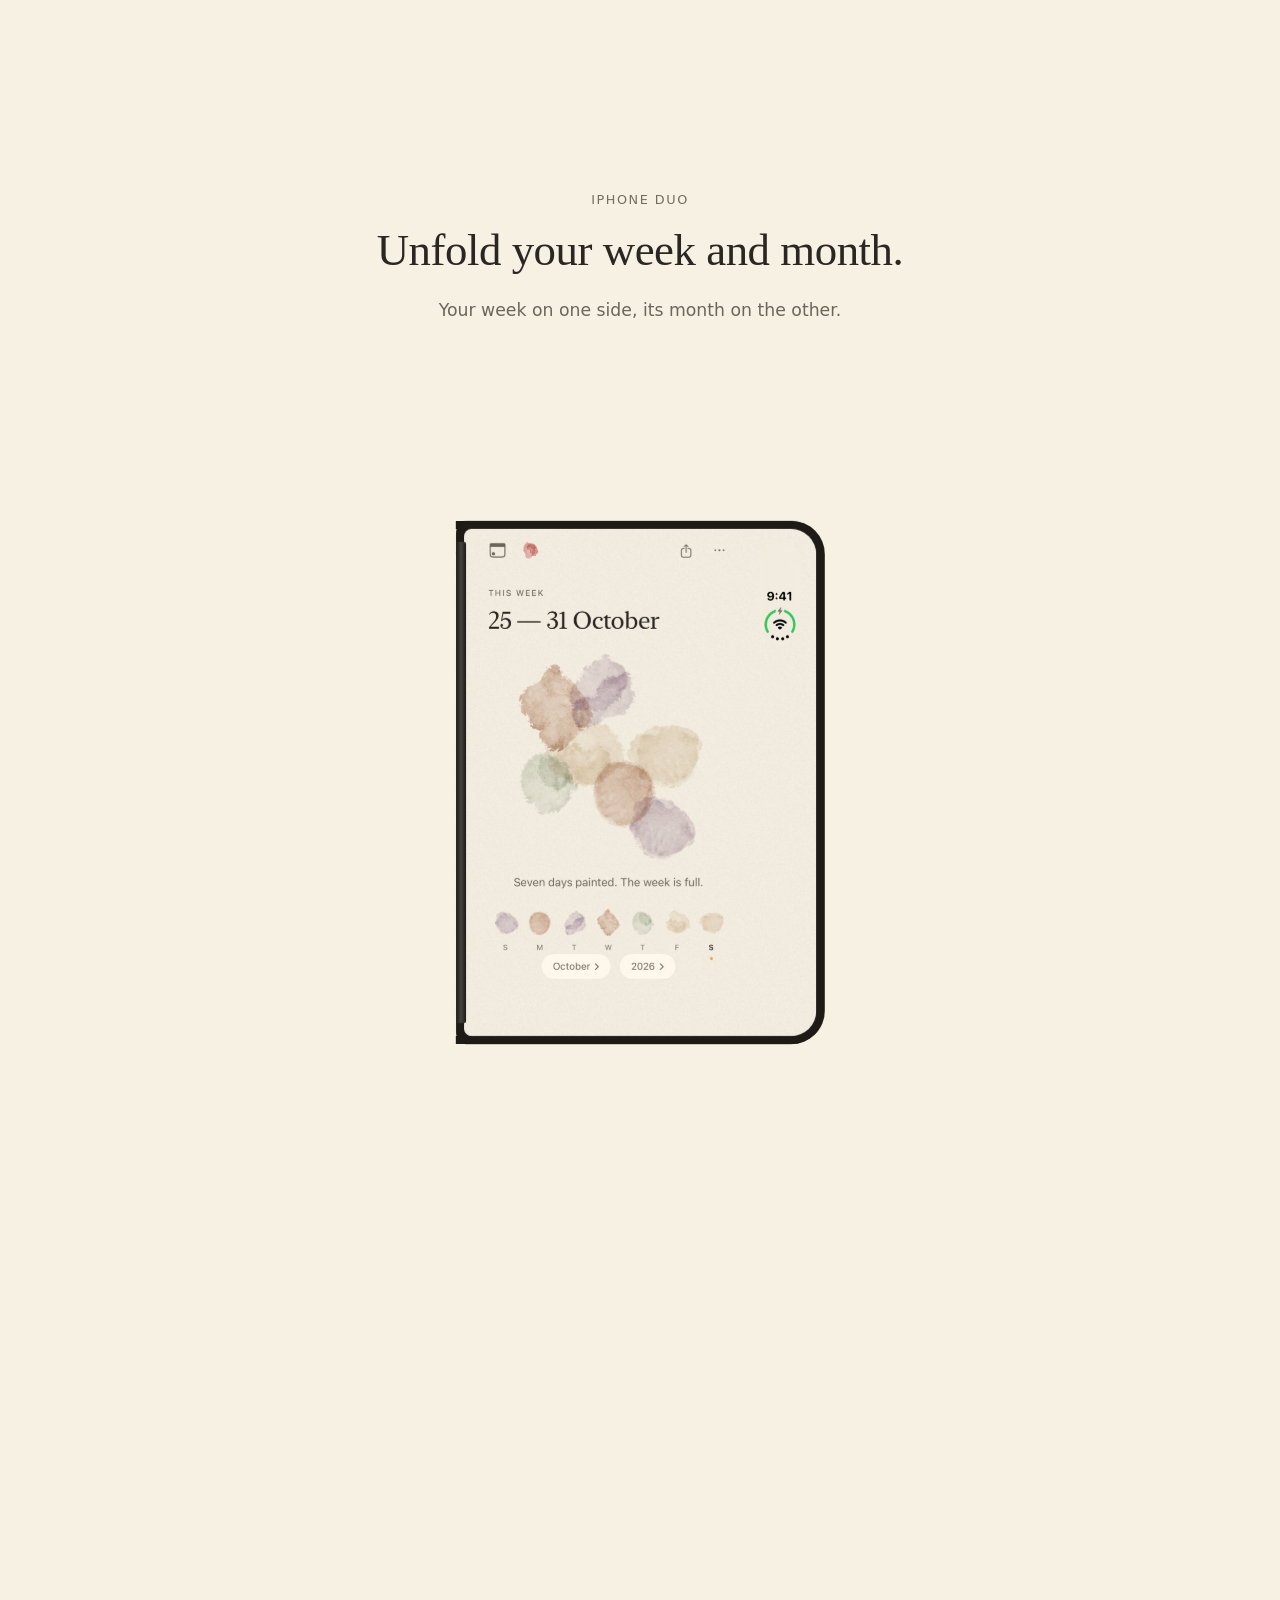
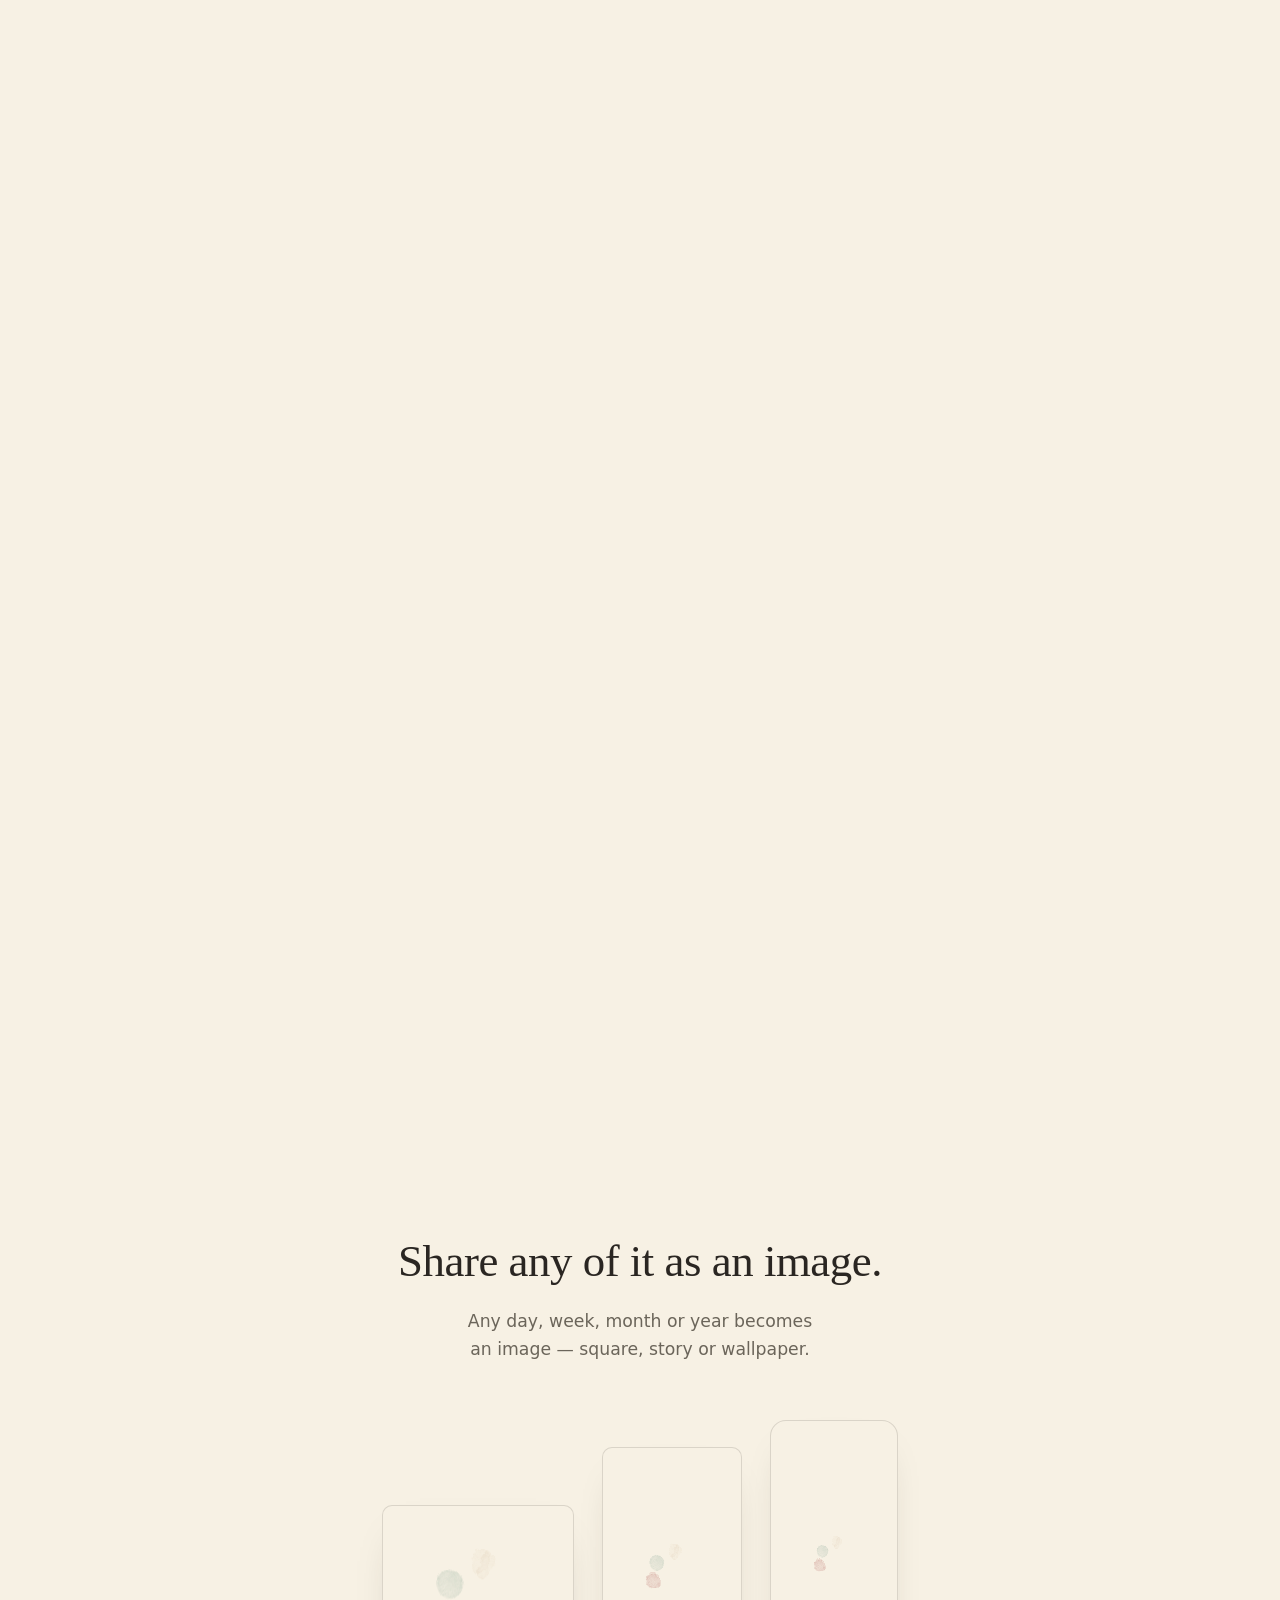
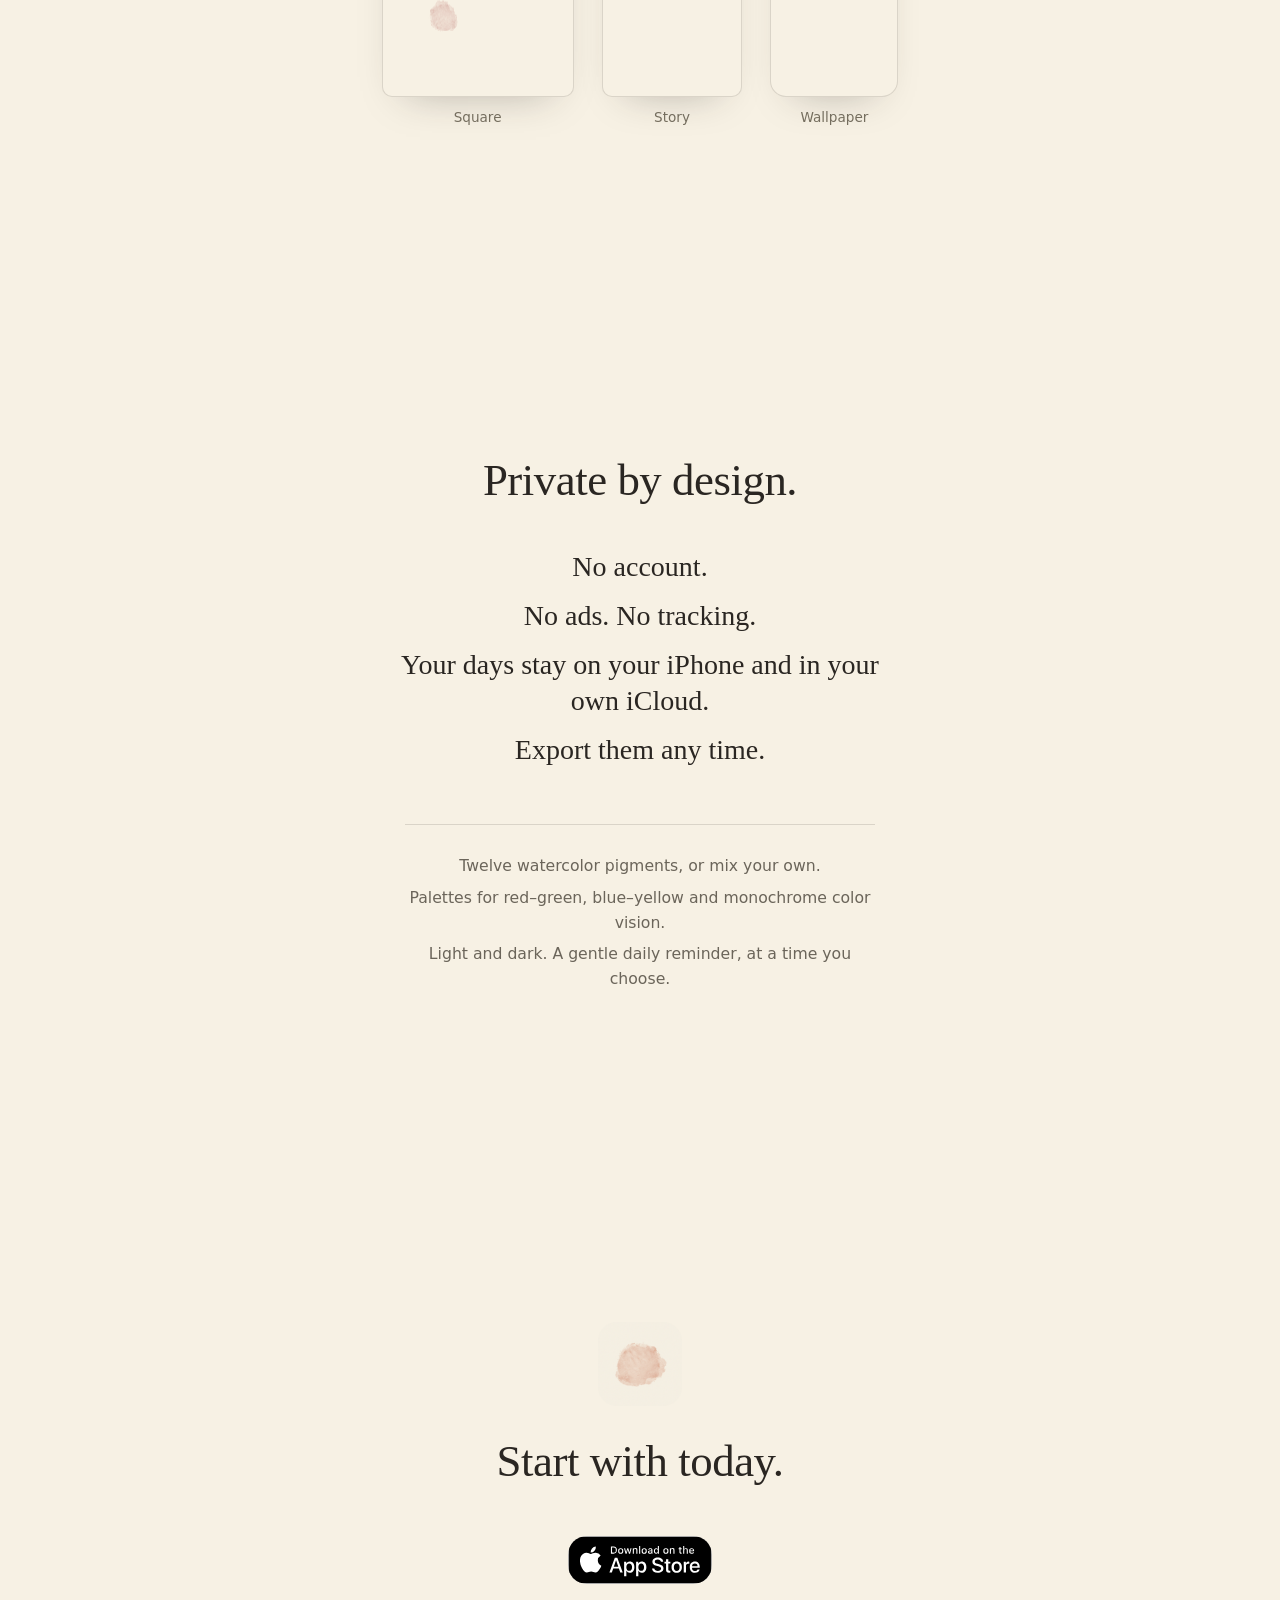
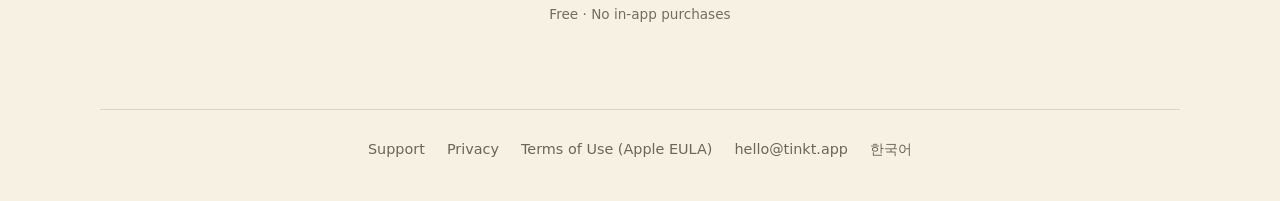
==== commit 9da7eab7: "출시 후 사전 주문 문구 제거 (tinkt-ios 7f0bdb9)" ====
--- a/index.html
+++ b/index.html
@@ -16,7 +16,7 @@
 <link rel="icon" href="/apple-touch-icon.png">
 <link rel="apple-touch-icon" href="/apple-touch-icon.png">
 <link rel="alternate" hreflang="ko" href="https://tinkt.app/ko">
-<link rel="stylesheet" href="/style.css?v=9">
+<link rel="stylesheet" href="/style.css?v=10">
 </head>
 <body class="home">
 
@@ -33,7 +33,6 @@
     <h1>A color for every day.</h1>
     <p class="lede">A journal without words. Choose one color for today, and the days add up to a week, a month, a year — painted by hand.</p>
     <a class="badge" href="https://apps.apple.com/app/id6827853516"><img class="blk" src="/assets/app-store-en-black.svg" alt="Download on the App Store" width="144" height="48"><img class="wht" src="/assets/app-store-en-white.svg" alt="Download on the App Store" width="144" height="48"></a>
-    <p class="preorder">Pre-order now · Out Nov 26</p>
     <p class="fine">Free for iPhone · iOS 26 or later</p>
     <div class="phone">
       <video muted loop playsinline preload="metadata" poster="/assets/tinkt-loop.jpg" aria-label="Tinkt on iPhone: a week, a month and a year of watercolor days">
@@ -109,7 +108,6 @@
     <img class="reveal" src="/assets/icon.png" alt="">
     <h2 class="reveal" style="margin-top:20px">Start with today.</h2>
     <a class="badge" href="https://apps.apple.com/app/id6827853516"><img class="blk" src="/assets/app-store-en-black.svg" alt="Download on the App Store" width="144" height="48"><img class="wht" src="/assets/app-store-en-white.svg" alt="Download on the App Store" width="144" height="48"></a>
-    <p class="preorder">Pre-order now · Out Nov 26</p>
     <p class="fine">Free · No in-app purchases</p>
   </section>
 </main>
@@ -122,6 +120,6 @@
   <a href="/ko" lang="ko">한국어</a>
 </footer>
 
-<script src="/paint.js?v=10" defer></script>
+<script src="/paint.js?v=11" defer></script>
 </body>
 </html>
--- a/style.css
+++ b/style.css
@@ -210,5 +210,3 @@
 .duo-try .spine { position: absolute; left: 0; top: 4%; bottom: 4%; width: calc(var(--bz) * 1.2); border-radius: 2px;
   background: linear-gradient(90deg, var(--bezel), color-mix(in srgb, var(--bezel), #fff 18%), var(--bezel)); }
 .duo-try .shade { position: absolute; inset: 0; border-radius: inherit; background: #000; opacity: 0; pointer-events: none; }
-/* "Pre-order now · Out Nov 26" under the store buttons; paint.js removes it from release day. */
-.preorder { margin-top: 12px; font-size: 0.92rem; font-weight: 600; }
